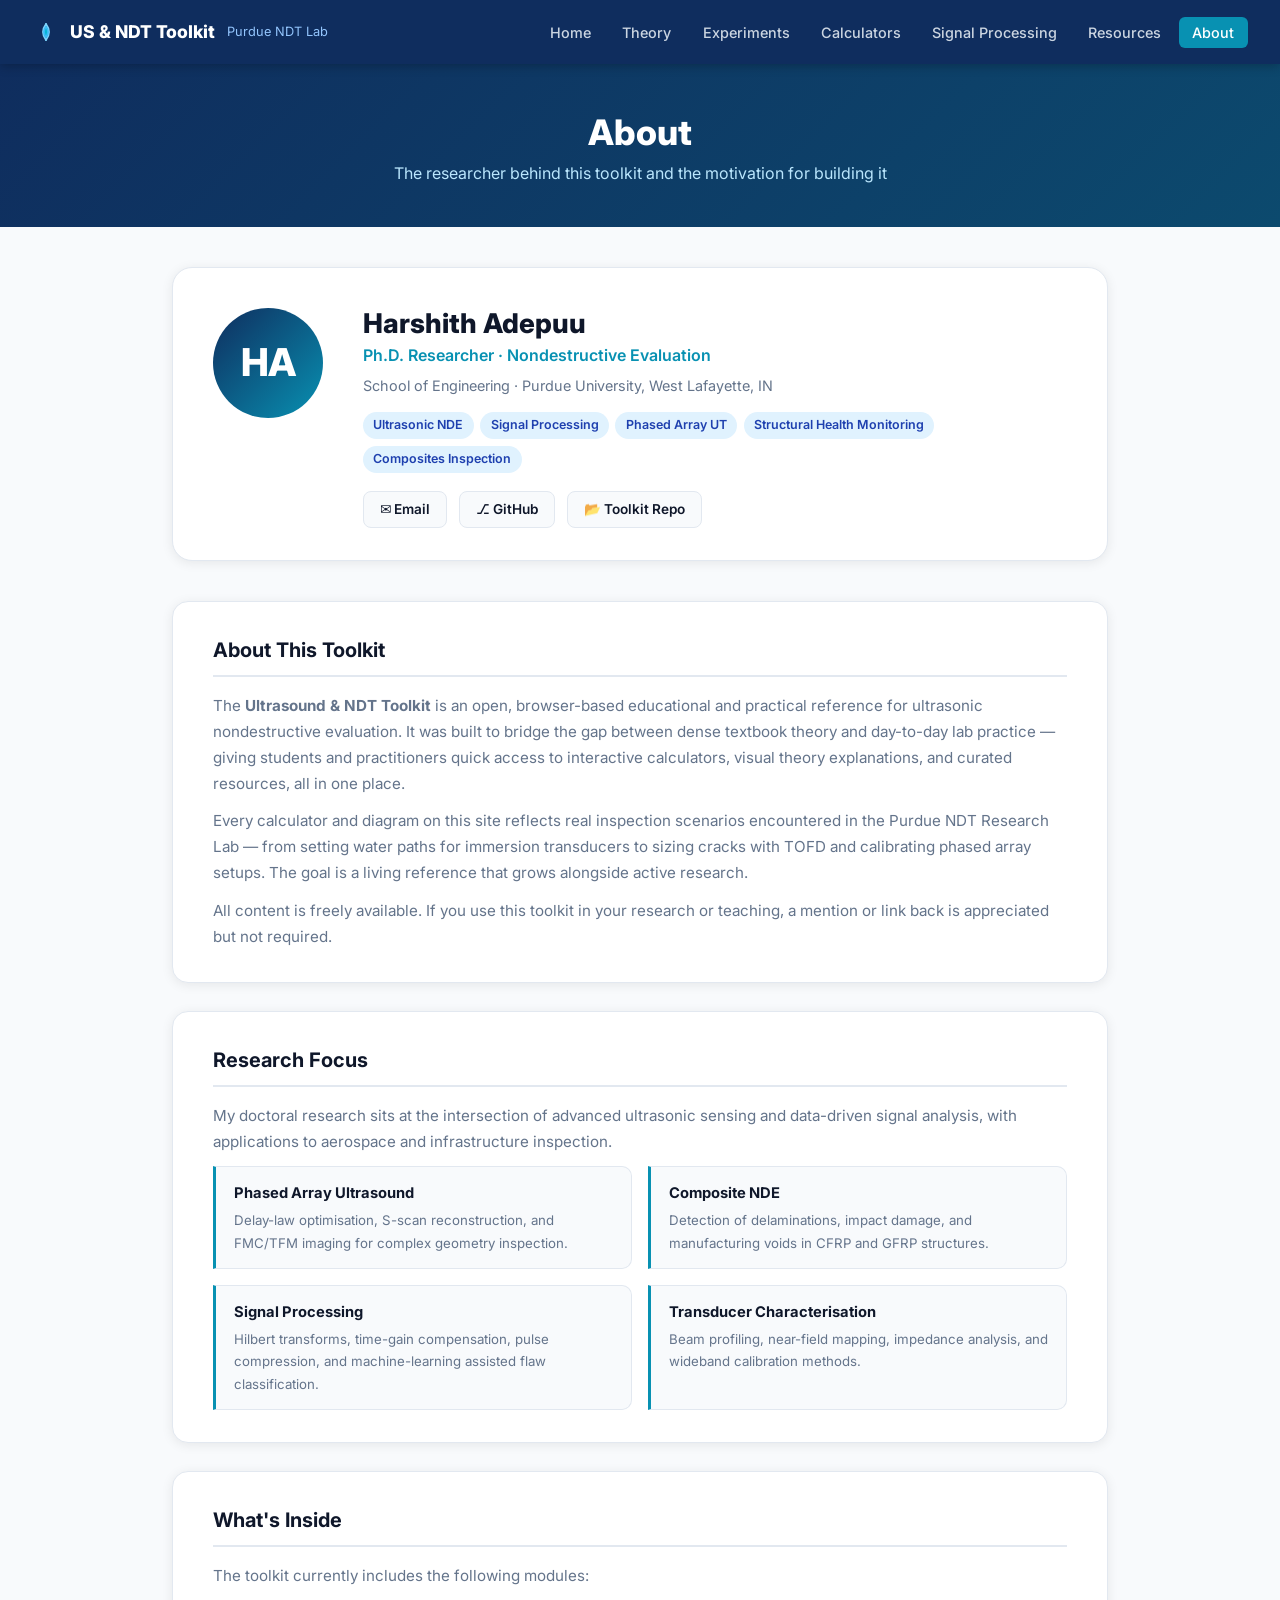
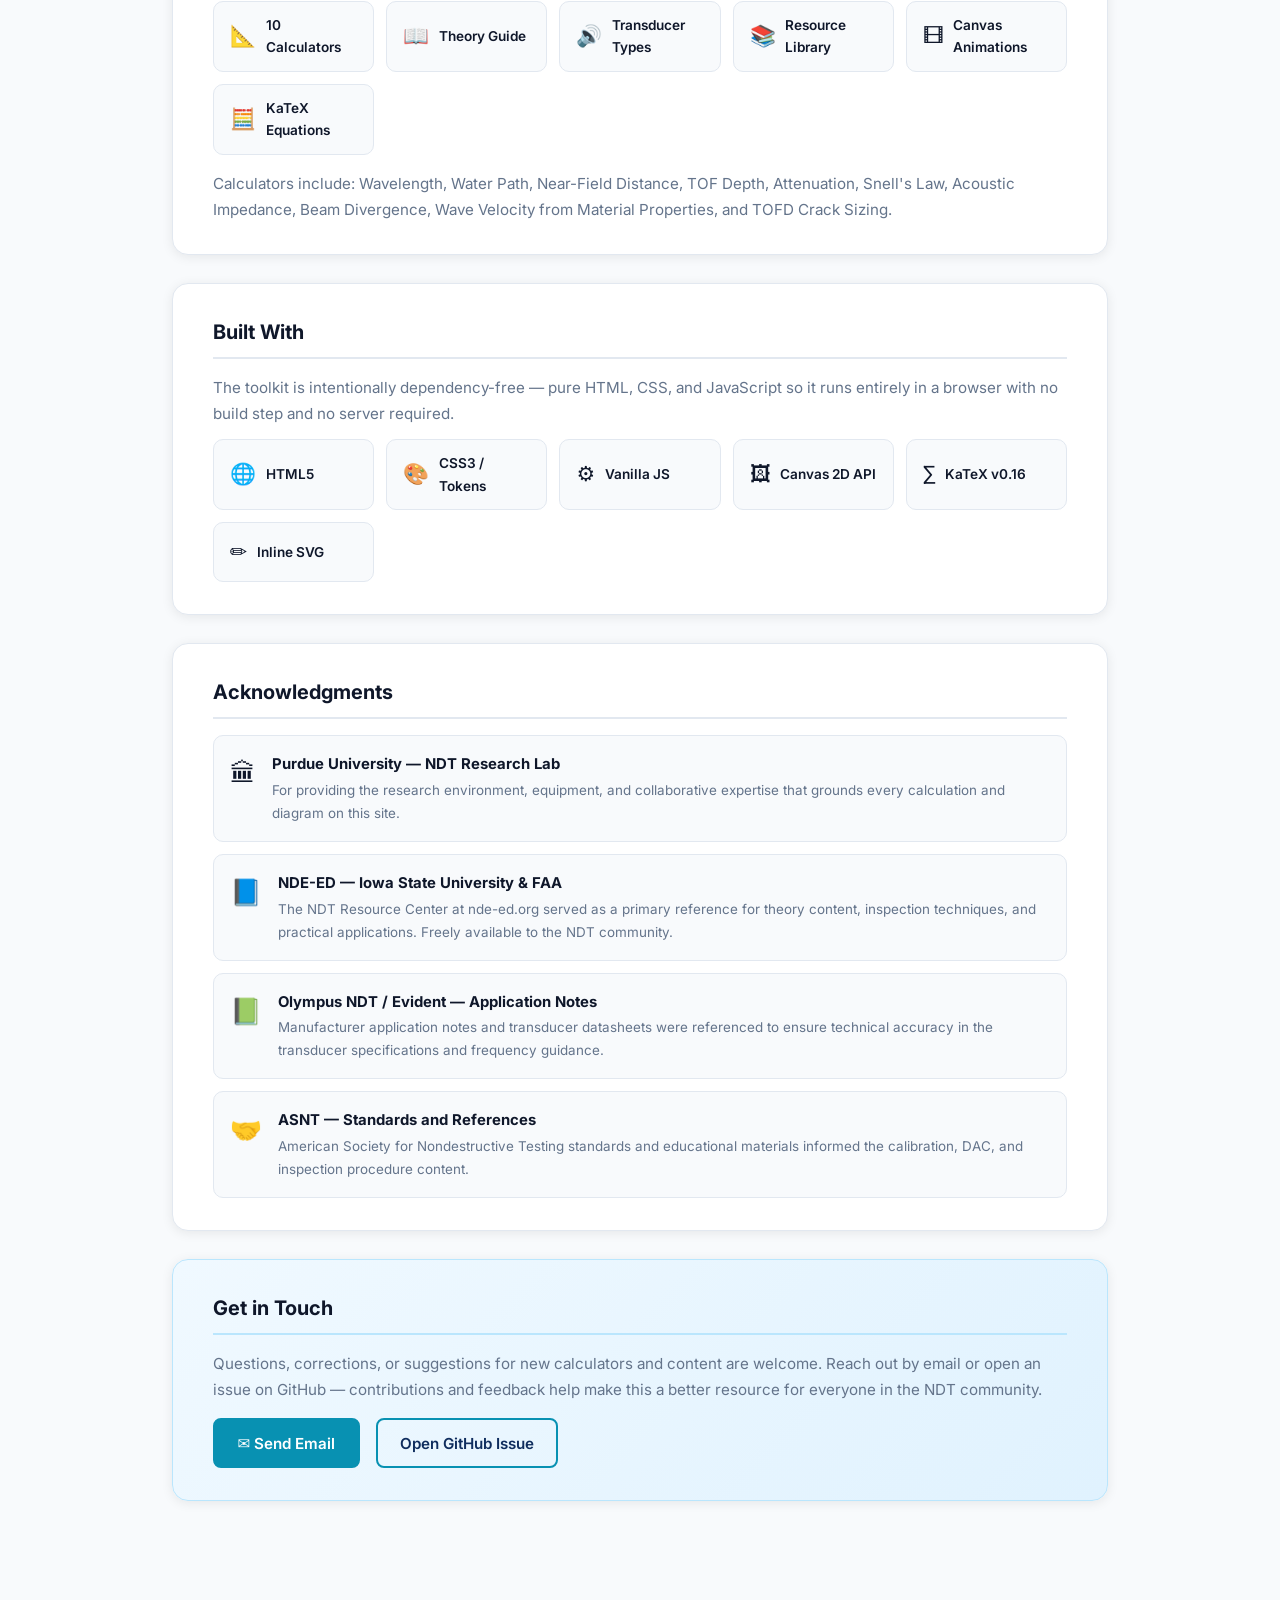
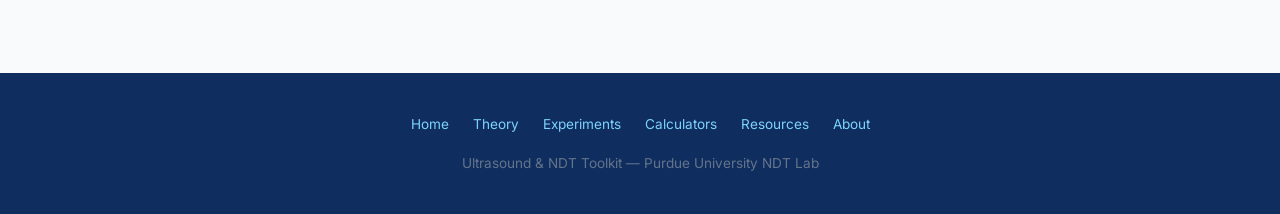
==== about.html @ bb2c6102 "ghh" ====
<!DOCTYPE html>
<html lang="en">
<head>
  <meta charset="UTF-8" />
  <meta name="viewport" content="width=device-width, initial-scale=1.0" />
  <title>About — Ultrasound &amp; NDT Toolkit</title>
  <link rel="preconnect" href="https://fonts.googleapis.com" />
  <link href="https://fonts.googleapis.com/css2?family=Inter:wght@400;500;600;700;800&display=swap" rel="stylesheet" />
  <link rel="stylesheet" href="assets/css/style.css" />
  <style>
    .about-wrap { max-width: 1000px; margin: 0 auto; padding: 0 2rem 5rem; }

    /* Profile card */
    .profile-card {
      background: #fff;
      border: 1px solid var(--border);
      border-radius: 20px;
      box-shadow: var(--shadow);
      padding: 2.5rem 2.5rem 2rem;
      margin: 2.5rem 0;
      display: flex;
      gap: 2.5rem;
      align-items: flex-start;
    }
    .profile-avatar {
      width: 110px;
      height: 110px;
      border-radius: 50%;
      background: linear-gradient(135deg, var(--brand-navy) 0%, var(--brand-cyan) 100%);
      display: flex;
      align-items: center;
      justify-content: center;
      flex-shrink: 0;
      font-size: 2.4rem;
      font-weight: 800;
      color: #fff;
      letter-spacing: -.02em;
    }
    .profile-info h1 {
      font-size: 1.7rem;
      font-weight: 800;
      color: var(--text);
      margin-bottom: .2rem;
    }
    .profile-info .profile-title {
      font-size: 1rem;
      color: var(--brand-cyan);
      font-weight: 600;
      margin-bottom: .3rem;
    }
    .profile-info .profile-dept {
      font-size: .9rem;
      color: var(--text-muted);
      margin-bottom: .9rem;
    }
    .profile-tags {
      display: flex;
      flex-wrap: wrap;
      gap: .4rem;
    }
    .profile-tag {
      background: var(--accent-light);
      color: var(--brand-blue);
      font-size: .78rem;
      font-weight: 600;
      padding: .22rem .65rem;
      border-radius: 999px;
    }
    .profile-links {
      display: flex;
      gap: .75rem;
      margin-top: 1.1rem;
      flex-wrap: wrap;
    }
    .profile-link {
      display: inline-flex;
      align-items: center;
      gap: .4rem;
      padding: .4rem 1rem;
      border-radius: 8px;
      font-size: .85rem;
      font-weight: 600;
      text-decoration: none !important;
      border: 1.5px solid var(--border);
      background: #f8fafc;
      color: var(--text);
      transition: all .15s;
    }
    .profile-link:hover { background: var(--accent-light); border-color: var(--brand-cyan); color: var(--brand-blue); }

    /* About sections */
    .about-section {
      background: #fff;
      border: 1px solid var(--border);
      border-radius: 16px;
      box-shadow: var(--shadow);
      padding: 2rem 2.5rem;
      margin-bottom: 1.75rem;
    }
    .about-section h2 {
      font-size: 1.25rem;
      font-weight: 700;
      color: var(--text);
      margin-bottom: 1rem;
      padding-bottom: .5rem;
      border-bottom: 2px solid var(--border);
    }
    .about-section p { color: var(--text-muted); font-size: .95rem; margin-bottom: .75rem; line-height: 1.7; }
    .about-section p:last-child { margin-bottom: 0; }

    /* Tech stack grid */
    .tech-grid {
      display: grid;
      grid-template-columns: repeat(auto-fill, minmax(160px, 1fr));
      gap: .75rem;
      margin-top: .75rem;
    }
    .tech-item {
      background: #f8fafc;
      border: 1px solid var(--border);
      border-radius: 10px;
      padding: .75rem 1rem;
      display: flex;
      align-items: center;
      gap: .6rem;
    }
    .tech-item .ti-icon { font-size: 1.3rem; flex-shrink: 0; }
    .tech-item span { font-size: .85rem; font-weight: 600; color: var(--text); }

    /* Research areas */
    .research-grid {
      display: grid;
      grid-template-columns: 1fr 1fr;
      gap: 1rem;
      margin-top: .75rem;
    }
    .research-item {
      background: #f8fafc;
      border: 1px solid var(--border);
      border-left: 3px solid var(--brand-cyan);
      border-radius: 0 10px 10px 0;
      padding: .85rem 1.1rem;
    }
    .research-item h4 { font-size: .92rem; font-weight: 700; color: var(--text); margin-bottom: .25rem; }
    .research-item p { font-size: .83rem; color: var(--text-muted); margin: 0; }

    /* Acknowledgment card */
    .ack-item {
      display: flex;
      align-items: flex-start;
      gap: 1rem;
      padding: 1rem;
      background: #f8fafc;
      border: 1px solid var(--border);
      border-radius: 10px;
      margin-bottom: .75rem;
    }
    .ack-item:last-child { margin-bottom: 0; }
    .ack-icon { font-size: 1.6rem; flex-shrink: 0; }
    .ack-item h4 { font-size: .93rem; font-weight: 700; color: var(--text); margin-bottom: .15rem; }
    .ack-item p { font-size: .84rem; color: var(--text-muted); margin: 0; }

    @media (max-width: 680px) {
      .profile-card { flex-direction: column; gap: 1.5rem; }
      .research-grid { grid-template-columns: 1fr; }
    }
  </style>
</head>
<body>

<!-- NAV -->
<nav class="nav">
  <a class="nav-brand" href="index.html">
    <svg viewBox="0 0 28 28" fill="none" xmlns="http://www.w3.org/2000/svg">
      <circle cx="14" cy="14" r="3" fill="#06b6d4"/>
      <path d="M14 6 Q20 14 14 22" stroke="#7dd3fc" stroke-width="1.8" fill="none" stroke-linecap="round"/>
      <path d="M14 9 Q18 14 14 19" stroke="#38bdf8" stroke-width="1.8" fill="none" stroke-linecap="round"/>
      <path d="M14 6 Q8 14 14 22" stroke="#7dd3fc" stroke-width="1.8" fill="none" stroke-linecap="round"/>
      <path d="M14 9 Q10 14 14 19" stroke="#38bdf8" stroke-width="1.8" fill="none" stroke-linecap="round"/>
    </svg>
    US &amp; NDT Toolkit
    <span class="sub">Purdue NDT Lab</span>
  </a>
  <ul class="nav-links">
    <li><a href="index.html">Home</a></li>
    <li><a href="theory.html">Theory</a></li>
    <li><a href="transducers.html">Experiments</a></li>
    <li><a href="calculators.html">Calculators</a></li>
    <li><a href="signal-processing.html">Signal Processing</a></li>
    <li><a href="resources.html">Resources</a></li>
    <li><a href="about.html" class="active">About</a></li>
  </ul>
  <button class="nav-hamburger" aria-label="Menu">
    <svg width="22" height="22" viewBox="0 0 24 24" fill="none" stroke="currentColor" stroke-width="2.2">
      <line x1="3" y1="6" x2="21" y2="6"/><line x1="3" y1="12" x2="21" y2="12"/><line x1="3" y1="18" x2="21" y2="18"/>
    </svg>
  </button>
</nav>

<!-- PAGE HEADER -->
<div class="page-header">
  <h1>About</h1>
  <p>The researcher behind this toolkit and the motivation for building it</p>
</div>

<div class="about-wrap">

  <!-- PROFILE CARD -->
  <div class="profile-card">
    <div class="profile-avatar">HA</div>
    <div class="profile-info">
      <h1>Harshith Adepuu</h1>
      <div class="profile-title">Ph.D. Researcher · Nondestructive Evaluation</div>
      <div class="profile-dept">School of Engineering · Purdue University, West Lafayette, IN</div>
      <div class="profile-tags">
        <span class="profile-tag">Ultrasonic NDE</span>
        <span class="profile-tag">Signal Processing</span>
        <span class="profile-tag">Phased Array UT</span>
        <span class="profile-tag">Structural Health Monitoring</span>
        <span class="profile-tag">Composites Inspection</span>
      </div>
      <div class="profile-links">
        <a href="mailto:adepuharshithkumar@gmail.com" class="profile-link">✉ Email</a>
        <a href="https://github.com/adepuharshith" class="profile-link" target="_blank" rel="noopener">⎇ GitHub</a>
        <a href="https://github.com/adepuharshith/ultrasound-ndt-toolkit" class="profile-link" target="_blank" rel="noopener">📂 Toolkit Repo</a>
      </div>
    </div>
  </div>

  <!-- ABOUT THE TOOLKIT -->
  <div class="about-section">
    <h2>About This Toolkit</h2>
    <p>
      The <strong>Ultrasound &amp; NDT Toolkit</strong> is an open, browser-based educational and practical reference
      for ultrasonic nondestructive evaluation. It was built to bridge the gap between dense textbook theory
      and day-to-day lab practice — giving students and practitioners quick access to interactive calculators,
      visual theory explanations, and curated resources, all in one place.
    </p>
    <p>
      Every calculator and diagram on this site reflects real inspection scenarios encountered in the Purdue NDT
      Research Lab — from setting water paths for immersion transducers to sizing cracks with TOFD and calibrating
      phased array setups. The goal is a living reference that grows alongside active research.
    </p>
    <p>
      All content is freely available. If you use this toolkit in your research or teaching, a mention or link back
      is appreciated but not required.
    </p>
  </div>

  <!-- RESEARCH AREAS -->
  <div class="about-section">
    <h2>Research Focus</h2>
    <p>My doctoral research sits at the intersection of advanced ultrasonic sensing and data-driven signal analysis, with applications to aerospace and infrastructure inspection.</p>
    <div class="research-grid">
      <div class="research-item">
        <h4>Phased Array Ultrasound</h4>
        <p>Delay-law optimisation, S-scan reconstruction, and FMC/TFM imaging for complex geometry inspection.</p>
      </div>
      <div class="research-item">
        <h4>Composite NDE</h4>
        <p>Detection of delaminations, impact damage, and manufacturing voids in CFRP and GFRP structures.</p>
      </div>
      <div class="research-item">
        <h4>Signal Processing</h4>
        <p>Hilbert transforms, time-gain compensation, pulse compression, and machine-learning assisted flaw classification.</p>
      </div>
      <div class="research-item">
        <h4>Transducer Characterisation</h4>
        <p>Beam profiling, near-field mapping, impedance analysis, and wideband calibration methods.</p>
      </div>
    </div>
  </div>

  <!-- TOOLKIT CONTENTS -->
  <div class="about-section">
    <h2>What's Inside</h2>
    <p>The toolkit currently includes the following modules:</p>
    <div class="tech-grid">
      <div class="tech-item"><div class="ti-icon">📐</div><span>10 Calculators</span></div>
      <div class="tech-item"><div class="ti-icon">📖</div><span>Theory Guide</span></div>
      <div class="tech-item"><div class="ti-icon">🔊</div><span>Transducer Types</span></div>
      <div class="tech-item"><div class="ti-icon">📚</div><span>Resource Library</span></div>
      <div class="tech-item"><div class="ti-icon">🎞</div><span>Canvas Animations</span></div>
      <div class="tech-item"><div class="ti-icon">🧮</div><span>KaTeX Equations</span></div>
    </div>
    <p style="margin-top:1rem;">Calculators include: Wavelength, Water Path, Near-Field Distance, TOF Depth, Attenuation, Snell's Law, Acoustic Impedance, Beam Divergence, Wave Velocity from Material Properties, and TOFD Crack Sizing.</p>
  </div>

  <!-- BUILT WITH -->
  <div class="about-section">
    <h2>Built With</h2>
    <p>The toolkit is intentionally dependency-free — pure HTML, CSS, and JavaScript so it runs entirely in a browser with no build step and no server required.</p>
    <div class="tech-grid">
      <div class="tech-item"><div class="ti-icon">🌐</div><span>HTML5</span></div>
      <div class="tech-item"><div class="ti-icon">🎨</div><span>CSS3 / Tokens</span></div>
      <div class="tech-item"><div class="ti-icon">⚙️</div><span>Vanilla JS</span></div>
      <div class="tech-item"><div class="ti-icon">🖼</div><span>Canvas 2D API</span></div>
      <div class="tech-item"><div class="ti-icon">∑</div><span>KaTeX v0.16</span></div>
      <div class="tech-item"><div class="ti-icon">✏️</div><span>Inline SVG</span></div>
    </div>
  </div>

  <!-- ACKNOWLEDGMENTS -->
  <div class="about-section">
    <h2>Acknowledgments</h2>
    <div class="ack-item">
      <div class="ack-icon">🏛</div>
      <div>
        <h4>Purdue University — NDT Research Lab</h4>
        <p>For providing the research environment, equipment, and collaborative expertise that grounds every calculation and diagram on this site.</p>
      </div>
    </div>
    <div class="ack-item">
      <div class="ack-icon">📘</div>
      <div>
        <h4>NDE-ED — Iowa State University &amp; FAA</h4>
        <p>The NDT Resource Center at nde-ed.org served as a primary reference for theory content, inspection techniques, and practical applications. Freely available to the NDT community.</p>
      </div>
    </div>
    <div class="ack-item">
      <div class="ack-icon">📗</div>
      <div>
        <h4>Olympus NDT / Evident — Application Notes</h4>
        <p>Manufacturer application notes and transducer datasheets were referenced to ensure technical accuracy in the transducer specifications and frequency guidance.</p>
      </div>
    </div>
    <div class="ack-item">
      <div class="ack-icon">🤝</div>
      <div>
        <h4>ASNT — Standards and References</h4>
        <p>American Society for Nondestructive Testing standards and educational materials informed the calibration, DAC, and inspection procedure content.</p>
      </div>
    </div>
  </div>

  <!-- CONTACT / FEEDBACK -->
  <div class="about-section" style="background:linear-gradient(135deg,#f0f9ff 0%,#e0f2fe 100%);border-color:#bae6fd;">
    <h2 style="border-color:#bae6fd;">Get in Touch</h2>
    <p>
      Questions, corrections, or suggestions for new calculators and content are welcome.
      Reach out by email or open an issue on GitHub — contributions and feedback help make this a better resource for everyone in the NDT community.
    </p>
    <div style="display:flex;gap:1rem;flex-wrap:wrap;margin-top:1rem;">
      <a href="mailto:adepuharshithkumar@gmail.com" class="btn btn-primary" style="text-decoration:none;">✉ Send Email</a>
      <a href="https://github.com/adepuharshith/ultrasound-ndt-toolkit/issues" class="btn btn-outline" style="color:var(--brand-navy);border-color:var(--brand-cyan);" target="_blank" rel="noopener">Open GitHub Issue</a>
    </div>
  </div>

</div><!-- /about-wrap -->

<footer class="footer">
  <div class="footer-links">
    <a href="index.html">Home</a>
    <a href="theory.html">Theory</a>
    <a href="transducers.html">Experiments</a>
    <a href="calculators.html">Calculators</a>
    <a href="resources.html">Resources</a>
    <a href="about.html">About</a>
  </div>
  <p>Ultrasound &amp; NDT Toolkit &mdash; Purdue University NDT Lab</p>
</footer>

<script src="assets/js/main.js"></script>
</body>
</html>
---- assets/css/style.css ----
/* ============================================================
   Ultrasound & NDT Toolkit — Global Stylesheet
   ============================================================ */

/* --- Tokens --- */
:root {
  --brand-navy:   #0f2d5e;
  --brand-blue:   #1e40af;
  --brand-cyan:   #0891b2;
  --brand-teal:   #0d9488;
  --accent-light: #e0f2fe;
  --bg:           #f8fafc;
  --bg-card:      #ffffff;
  --text:         #0f172a;
  --text-muted:   #64748b;
  --border:       #e2e8f0;
  --radius:       10px;
  --shadow:       0 2px 12px rgba(0,0,0,.08);
  --shadow-hover: 0 8px 28px rgba(14,65,163,.15);
  --nav-h:        64px;
  --font:         'Inter', system-ui, -apple-system, sans-serif;
}

/* --- Reset --- */
*, *::before, *::after { box-sizing: border-box; margin: 0; padding: 0; }
html { scroll-behavior: smooth; }
body {
  font-family: var(--font);
  background: var(--bg);
  color: var(--text);
  line-height: 1.65;
  -webkit-font-smoothing: antialiased;
}
a { color: var(--brand-blue); text-decoration: none; }
a:hover { text-decoration: underline; }
img { max-width: 100%; display: block; }
ul { list-style: none; }

/* --- Typography --- */
h1 { font-size: clamp(1.9rem, 4vw, 2.8rem); font-weight: 800; line-height: 1.15; }
h2 { font-size: clamp(1.3rem, 2.5vw, 1.75rem); font-weight: 700; }
h3 { font-size: 1.1rem; font-weight: 600; }
p  { color: var(--text-muted); }

/* ============================================================
   NAVBAR
   ============================================================ */
.nav {
  position: sticky;
  top: 0;
  z-index: 100;
  height: var(--nav-h);
  background: var(--brand-navy);
  display: flex;
  align-items: center;
  padding: 0 2rem;
  gap: 2rem;
  box-shadow: 0 2px 10px rgba(0,0,0,.25);
}

.nav-brand {
  display: flex;
  align-items: center;
  gap: .6rem;
  color: #fff;
  font-weight: 800;
  font-size: 1.1rem;
  white-space: nowrap;
}
.nav-brand svg { width: 28px; height: 28px; flex-shrink: 0; }
.nav-brand span.sub { font-weight: 400; font-size: .8rem; color: #93c5fd; margin-left: .2rem; }

.nav-links {
  display: flex;
  gap: .25rem;
  margin-left: auto;
}
.nav-links a {
  color: #cbd5e1;
  padding: .45rem .85rem;
  border-radius: 6px;
  font-size: .9rem;
  font-weight: 500;
  transition: background .15s, color .15s;
}
.nav-links a:hover,
.nav-links a.active {
  background: rgba(255,255,255,.12);
  color: #fff;
  text-decoration: none;
}
.nav-links a.active { background: var(--brand-cyan); color: #fff; }

.nav-hamburger {
  display: none;
  background: none;
  border: none;
  cursor: pointer;
  margin-left: auto;
  color: #fff;
  padding: .4rem;
}

/* ============================================================
   HERO
   ============================================================ */
.hero {
  position: relative;
  background: linear-gradient(135deg, var(--brand-navy) 0%, #0c4a6e 60%, #0e7490 100%);
  color: #fff;
  padding: 5rem 2rem 4rem;
  overflow: hidden;
  text-align: center;
}
.hero::before {
  content: '';
  position: absolute;
  inset: 0;
  background: url("data:image/svg+xml,%3Csvg xmlns='http://www.w3.org/2000/svg' viewBox='0 0 1440 200'%3E%3Cpath fill='rgba(255,255,255,.04)' d='M0,100 C360,160 720,40 1080,100 C1260,130 1380,90 1440,80 L1440,200 L0,200Z'/%3E%3Cpath fill='rgba(255,255,255,.03)' d='M0,130 C300,70 720,170 1080,120 C1260,95 1380,140 1440,130 L1440,200 L0,200Z'/%3E%3C/svg%3E") bottom/cover no-repeat;
}
.hero-inner { position: relative; max-width: 800px; margin: 0 auto; }
.hero-tag {
  display: inline-block;
  background: rgba(255,255,255,.15);
  border: 1px solid rgba(255,255,255,.25);
  color: #7dd3fc;
  font-size: .78rem;
  font-weight: 600;
  letter-spacing: .08em;
  text-transform: uppercase;
  padding: .3rem .9rem;
  border-radius: 999px;
  margin-bottom: 1.25rem;
}
.hero h1 { color: #fff; margin-bottom: 1rem; }
.hero p.lead {
  font-size: 1.1rem;
  color: #bae6fd;
  max-width: 600px;
  margin: 0 auto 2rem;
}
.hero-cta {
  display: flex;
  gap: 1rem;
  justify-content: center;
  flex-wrap: wrap;
}

/* ============================================================
   BUTTONS
   ============================================================ */
.btn {
  display: inline-flex;
  align-items: center;
  gap: .5rem;
  padding: .65rem 1.4rem;
  border-radius: 8px;
  font-size: .95rem;
  font-weight: 600;
  cursor: pointer;
  transition: all .18s;
  border: 2px solid transparent;
  text-decoration: none !important;
}
.btn-primary {
  background: var(--brand-cyan);
  color: #fff;
  border-color: var(--brand-cyan);
}
.btn-primary:hover { background: #0e7490; border-color: #0e7490; }
.btn-outline {
  background: transparent;
  color: #fff;
  border-color: rgba(255,255,255,.4);
}
.btn-outline:hover { background: rgba(255,255,255,.1); border-color: #fff; }
.btn-sm { padding: .45rem 1rem; font-size: .85rem; }

/* ============================================================
   LAYOUT CONTAINERS
   ============================================================ */
.container { max-width: 1200px; margin: 0 auto; padding: 0 2rem; }
.section { padding: 4rem 0; }
.section-title {
  text-align: center;
  margin-bottom: 2.5rem;
}
.section-title h2 { margin-bottom: .4rem; }
.section-title p { max-width: 560px; margin: 0 auto; }

/* ============================================================
   CARDS
   ============================================================ */
.card-grid {
  display: grid;
  grid-template-columns: repeat(auto-fill, minmax(270px, 1fr));
  gap: 1.25rem;
}
.card-grid-2 { grid-template-columns: repeat(auto-fill, minmax(320px, 1fr)); }

.card {
  background: var(--bg-card);
  border: 1px solid var(--border);
  border-radius: var(--radius);
  padding: 1.5rem;
  box-shadow: var(--shadow);
  transition: transform .18s, box-shadow .18s;
  display: flex;
  flex-direction: column;
  gap: .6rem;
}
.card:hover {
  transform: translateY(-3px);
  box-shadow: var(--shadow-hover);
}
.card-icon {
  font-size: 1.8rem;
  line-height: 1;
  margin-bottom: .2rem;
}
.card h3 { color: var(--text); }
.card p { font-size: .9rem; flex: 1; }
.card-tags { display: flex; flex-wrap: wrap; gap: .4rem; margin-top: .4rem; }
.tag {
  background: var(--accent-light);
  color: var(--brand-blue);
  font-size: .72rem;
  font-weight: 600;
  padding: .2rem .6rem;
  border-radius: 999px;
}
.tag-green { background: #d1fae5; color: #065f46; }
.tag-orange { background: #ffedd5; color: #9a3412; }
.tag-purple { background: #ede9fe; color: #5b21b6; }

.card-link {
  display: inline-flex;
  align-items: center;
  gap: .3rem;
  color: var(--brand-cyan);
  font-size: .88rem;
  font-weight: 600;
  margin-top: .5rem;
  text-decoration: none !important;
}
.card-link:hover { color: var(--brand-blue); }
.card-link::after { content: '→'; }

/* ============================================================
   PATHWAY STRIP (homepage quick-access)
   ============================================================ */
.pathways {
  background: var(--brand-navy);
  color: #fff;
  padding: 2.5rem 2rem;
}
.pathways h2 { color: #fff; text-align: center; margin-bottom: 1.5rem; }
.pathway-grid {
  display: grid;
  grid-template-columns: repeat(auto-fit, minmax(220px, 1fr));
  gap: 1rem;
  max-width: 1200px;
  margin: 0 auto;
}
.pathway-card {
  background: rgba(255,255,255,.07);
  border: 1px solid rgba(255,255,255,.12);
  border-radius: var(--radius);
  padding: 1.25rem 1.5rem;
  cursor: pointer;
  transition: background .15s;
  text-decoration: none !important;
  display: block;
}
.pathway-card:hover { background: rgba(255,255,255,.14); }
.pathway-card .pw-icon { font-size: 1.6rem; margin-bottom: .5rem; }
.pathway-card h3 { color: #fff; font-size: .95rem; margin-bottom: .25rem; }
.pathway-card p  { color: #94a3b8; font-size: .82rem; }

/* ============================================================
   CALCULATOR COMPONENTS
   ============================================================ */
.calc-box {
  background: var(--bg-card);
  border: 1px solid var(--border);
  border-radius: var(--radius);
  padding: 2rem;
  box-shadow: var(--shadow);
}
.calc-box h3 { margin-bottom: 1.25rem; color: var(--brand-navy); }
.form-group { margin-bottom: 1rem; }
.form-group label {
  display: block;
  font-size: .85rem;
  font-weight: 600;
  color: var(--text);
  margin-bottom: .35rem;
}
.form-group input,
.form-group select {
  width: 100%;
  padding: .55rem .85rem;
  border: 1.5px solid var(--border);
  border-radius: 6px;
  font-size: .95rem;
  color: var(--text);
  background: #fff;
  transition: border-color .15s;
}
.form-group input:focus,
.form-group select:focus {
  outline: none;
  border-color: var(--brand-cyan);
  box-shadow: 0 0 0 3px rgba(8,145,178,.12);
}
.form-row { display: grid; grid-template-columns: 1fr 1fr; gap: 1rem; }
.calc-result {
  margin-top: 1.25rem;
  padding: 1rem 1.25rem;
  background: var(--accent-light);
  border-radius: 8px;
  border-left: 4px solid var(--brand-cyan);
}
.calc-result .result-label { font-size: .78rem; font-weight: 600; color: var(--brand-cyan); text-transform: uppercase; letter-spacing: .06em; }
.calc-result .result-value { font-size: 1.5rem; font-weight: 800; color: var(--brand-navy); }
.calc-result .result-unit  { font-size: .9rem; font-weight: 500; color: var(--text-muted); margin-left: .3rem; }
.calc-formula {
  margin-top: 1rem;
  padding: .75rem 1rem;
  background: #f1f5f9;
  border-radius: 6px;
  font-family: 'Courier New', monospace;
  font-size: .88rem;
  color: var(--text-muted);
}
.calc-desc {
  font-size: .82rem;
  color: var(--text-muted);
  margin-top: .5rem;
}

/* ============================================================
   THEORY PAGE
   ============================================================ */
.topic-sidebar {
  position: sticky;
  top: calc(var(--nav-h) + 1rem);
  background: var(--bg-card);
  border: 1px solid var(--border);
  border-radius: var(--radius);
  padding: 1.25rem;
  max-height: calc(100vh - var(--nav-h) - 2rem);
  overflow-y: auto;
}
.topic-sidebar h4 { font-size: .8rem; text-transform: uppercase; letter-spacing: .08em; color: var(--text-muted); margin-bottom: .75rem; }
.topic-sidebar a {
  display: block;
  padding: .4rem .6rem;
  color: var(--text-muted);
  font-size: .88rem;
  border-radius: 5px;
  transition: background .12s, color .12s;
}
.topic-sidebar a:hover, .topic-sidebar a.active {
  background: var(--accent-light);
  color: var(--brand-blue);
  text-decoration: none;
}
.two-col-layout {
  display: grid;
  grid-template-columns: 220px 1fr;
  gap: 2rem;
  align-items: start;
}
.theory-section { margin-bottom: 3rem; }
.theory-section h2 { border-bottom: 2px solid var(--border); padding-bottom: .5rem; margin-bottom: 1rem; }
.theory-section h3 { margin: 1.25rem 0 .5rem; color: var(--brand-navy); }
.theory-section p, .theory-section li { color: var(--text-muted); font-size: .95rem; }
.theory-section ul { margin-left: 1.25rem; list-style: disc; }
.theory-section ul li { margin-bottom: .3rem; }
.eq-box {
  background: #f8fafc;
  border: 1px solid var(--border);
  border-left: 3px solid var(--brand-cyan);
  border-radius: 8px;
  padding: .9rem 1.5rem;
  margin: .75rem 0;
  overflow-x: auto;
  text-align: center;
}
.eq-box .katex-display { margin: 0; }
.eq-box .katex { font-size: 1.05rem; }
.callout {
  background: #eff6ff;
  border-left: 4px solid var(--brand-blue);
  border-radius: 0 8px 8px 0;
  padding: .9rem 1.25rem;
  margin: 1rem 0;
  font-size: .9rem;
  color: var(--text-muted);
}
.callout strong { color: var(--brand-blue); }

/* ============================================================
   RESOURCES PAGE
   ============================================================ */
.resource-item {
  display: flex;
  gap: 1rem;
  align-items: flex-start;
  padding: 1rem 1.25rem;
  background: var(--bg-card);
  border: 1px solid var(--border);
  border-radius: var(--radius);
  box-shadow: var(--shadow);
  transition: transform .15s, box-shadow .15s;
}
.resource-item:hover { transform: translateY(-2px); box-shadow: var(--shadow-hover); }
.resource-icon {
  font-size: 1.6rem;
  flex-shrink: 0;
  margin-top: .1rem;
}
.resource-body h4 { font-size: 1rem; color: var(--text); margin-bottom: .2rem; }
.resource-body p  { font-size: .85rem; margin: 0; }
.resource-list { display: flex; flex-direction: column; gap: .85rem; }

/* ============================================================
   FOOTER
   ============================================================ */
.footer {
  background: var(--brand-navy);
  color: #94a3b8;
  padding: 2.5rem 2rem;
  margin-top: 4rem;
  text-align: center;
  font-size: .85rem;
}
.footer a { color: #7dd3fc; }
.footer .footer-links {
  display: flex;
  justify-content: center;
  gap: 1.5rem;
  flex-wrap: wrap;
  margin-bottom: 1rem;
}

/* ============================================================
   PAGE HEADER (inner pages)
   ============================================================ */
.page-header {
  background: linear-gradient(135deg, var(--brand-navy) 0%, #0c4a6e 100%);
  color: #fff;
  padding: 3rem 2rem 2.5rem;
  text-align: center;
}
.page-header h1 { color: #fff; font-size: clamp(1.6rem, 3vw, 2.2rem); }
.page-header p  { color: #bae6fd; font-size: 1rem; margin-top: .5rem; }

/* ============================================================
   SEARCH BAR
   ============================================================ */
.search-bar {
  position: relative;
  max-width: 440px;
  margin: 1.5rem auto 0;
}
.search-bar input {
  width: 100%;
  padding: .65rem 1rem .65rem 2.7rem;
  border-radius: 8px;
  border: none;
  font-size: .95rem;
  background: rgba(255,255,255,.95);
  color: var(--text);
}
.search-bar input:focus { outline: 2px solid var(--brand-cyan); }
.search-bar svg {
  position: absolute;
  left: .85rem;
  top: 50%;
  transform: translateY(-50%);
  color: var(--text-muted);
  width: 16px;
  height: 16px;
}

/* ============================================================
   RESPONSIVE
   ============================================================ */
@media (max-width: 768px) {
  .nav-links { display: none; }
  .nav-links.open {
    display: flex;
    flex-direction: column;
    position: absolute;
    top: var(--nav-h);
    left: 0;
    right: 0;
    background: var(--brand-navy);
    padding: 1rem;
    gap: .25rem;
    border-top: 1px solid rgba(255,255,255,.1);
  }
  .nav-hamburger { display: flex; }
  .two-col-layout { grid-template-columns: 1fr; }
  .topic-sidebar { position: static; max-height: none; }
  .form-row { grid-template-columns: 1fr; }
}
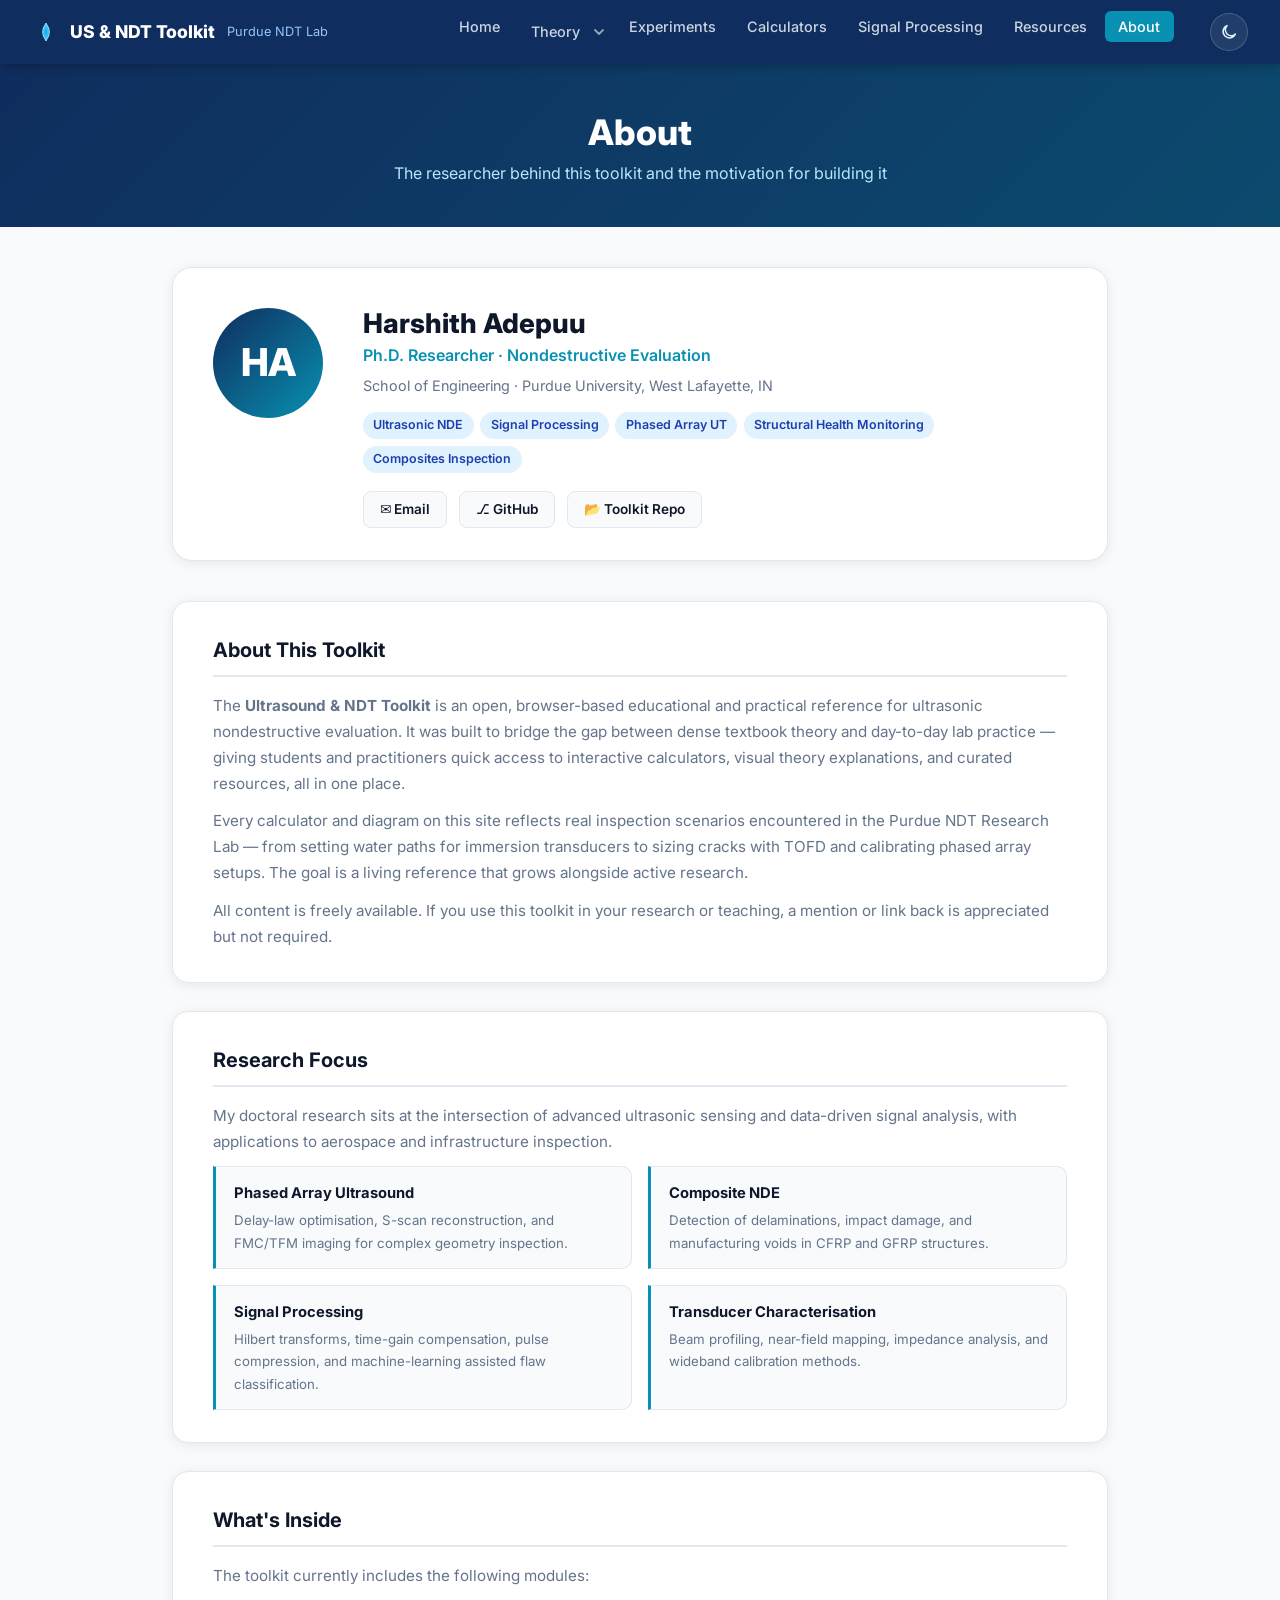
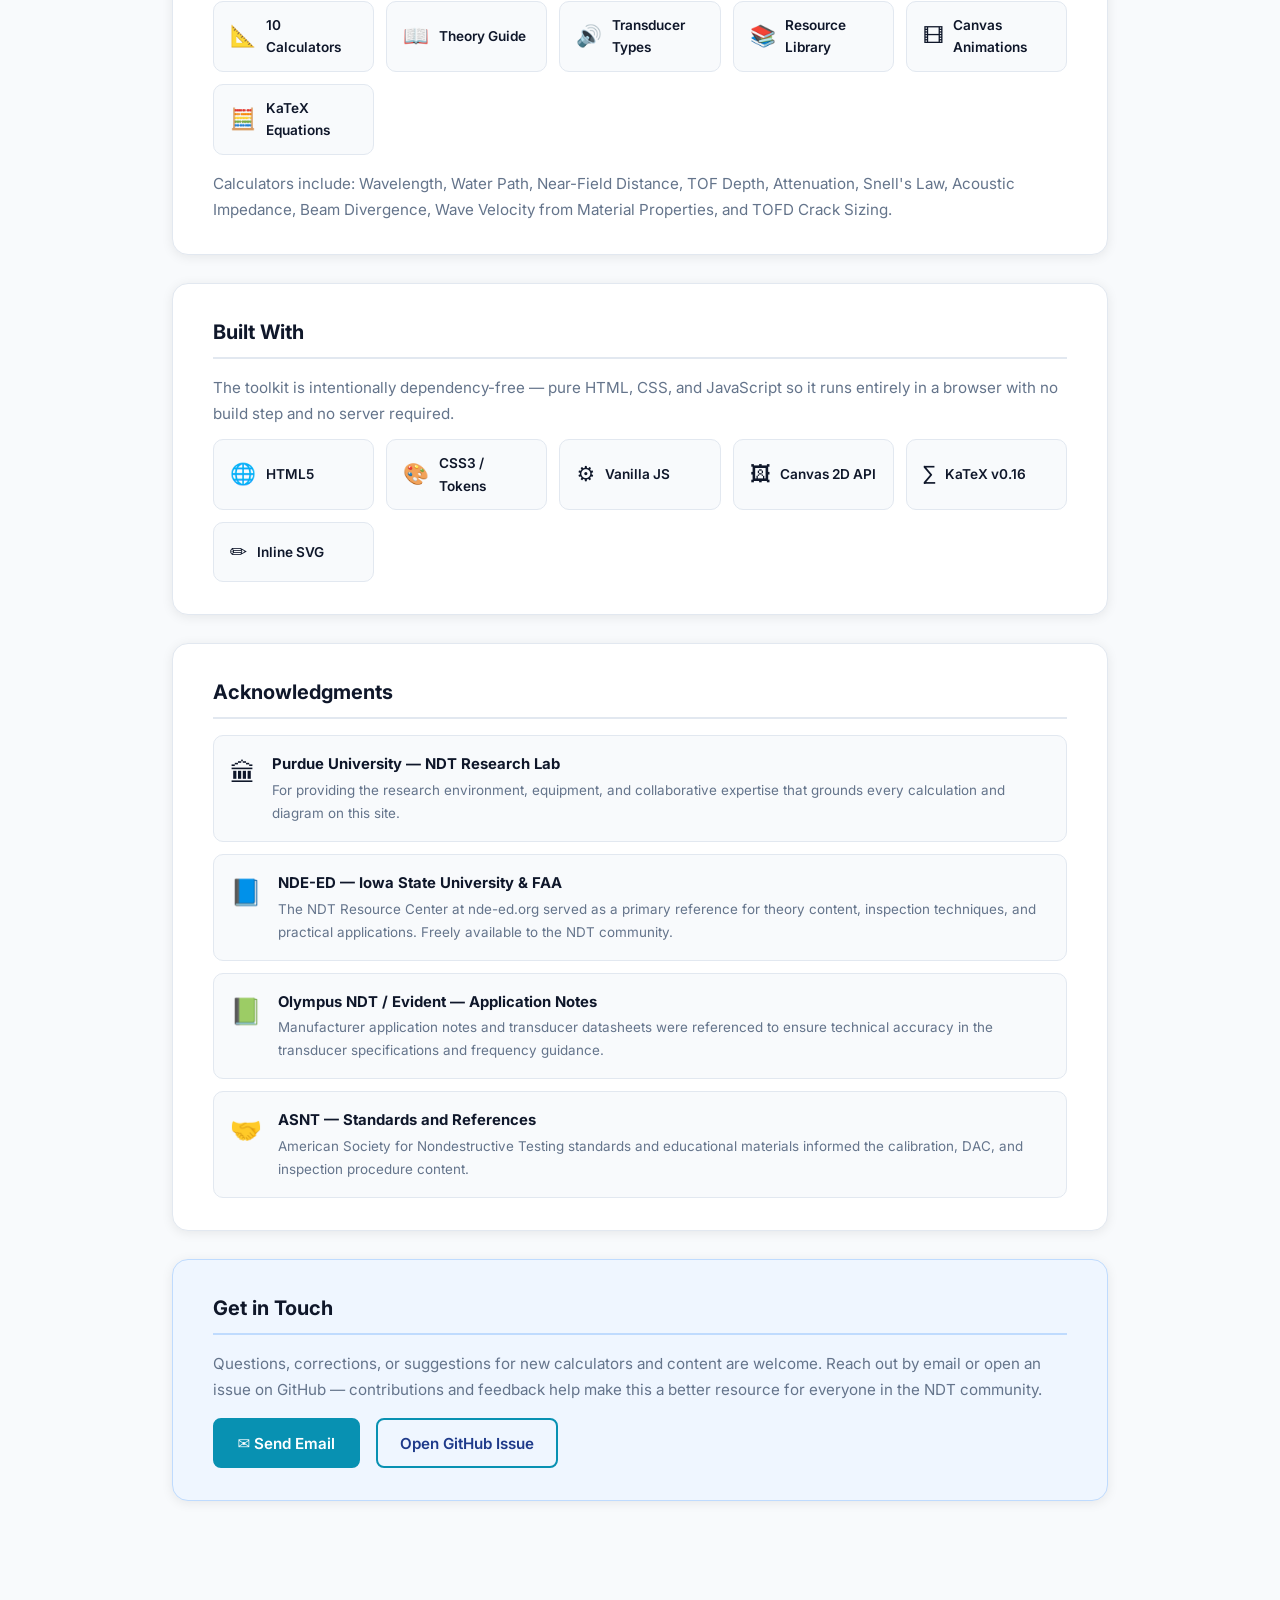
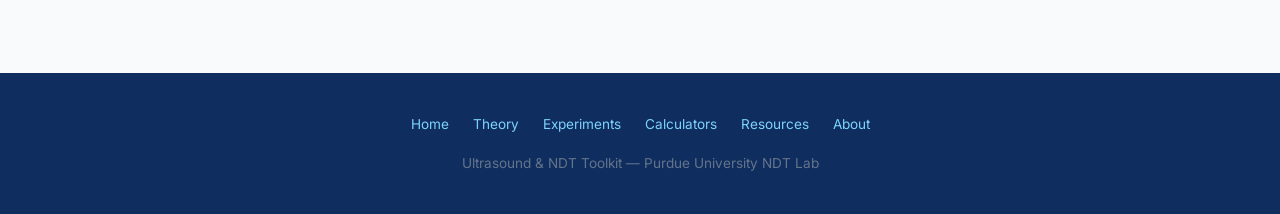
==== commit 78fb4fc1: "Add light/dark theme system with refined palette and 2026-style UI polish Introduces a persisted the" ====
--- a/about.html
+++ b/about.html
@@ -3,6 +3,8 @@
 <head>
   <meta charset="UTF-8" />
   <meta name="viewport" content="width=device-width, initial-scale=1.0" />
+  <meta name="theme-color" content="#0f2d5e" />
+  <script>(function(){try{var t=localStorage.getItem('theme');if(!t){t=window.matchMedia('(prefers-color-scheme: dark)').matches?'dark':'light';}document.documentElement.setAttribute('data-theme',t);}catch(e){}})();</script>
   <title>About — Ultrasound &amp; NDT Toolkit</title>
   <link rel="preconnect" href="https://fonts.googleapis.com" />
   <link href="https://fonts.googleapis.com/css2?family=Inter:wght@400;500;600;700;800&display=swap" rel="stylesheet" />
@@ -12,7 +14,7 @@
 
     /* Profile card */
     .profile-card {
-      background: #fff;
+      background: var(--bg-card);
       border: 1px solid var(--border);
       border-radius: 20px;
       box-shadow: var(--shadow);
@@ -82,7 +84,7 @@
       font-weight: 600;
       text-decoration: none !important;
       border: 1.5px solid var(--border);
-      background: #f8fafc;
+      background: var(--bg);
       color: var(--text);
       transition: all .15s;
     }
@@ -90,7 +92,7 @@
 
     /* About sections */
     .about-section {
-      background: #fff;
+      background: var(--bg-card);
       border: 1px solid var(--border);
       border-radius: 16px;
       box-shadow: var(--shadow);
@@ -116,7 +118,7 @@
       margin-top: .75rem;
     }
     .tech-item {
-      background: #f8fafc;
+      background: var(--bg);
       border: 1px solid var(--border);
       border-radius: 10px;
       padding: .75rem 1rem;
@@ -135,7 +137,7 @@
       margin-top: .75rem;
     }
     .research-item {
-      background: #f8fafc;
+      background: var(--bg);
       border: 1px solid var(--border);
       border-left: 3px solid var(--brand-cyan);
       border-radius: 0 10px 10px 0;
@@ -150,7 +152,7 @@
       align-items: flex-start;
       gap: 1rem;
       padding: 1rem;
-      background: #f8fafc;
+      background: var(--bg);
       border: 1px solid var(--border);
       border-radius: 10px;
       margin-bottom: .75rem;
@@ -334,15 +336,15 @@
   </div>
 
   <!-- CONTACT / FEEDBACK -->
-  <div class="about-section" style="background:linear-gradient(135deg,#f0f9ff 0%,#e0f2fe 100%);border-color:#bae6fd;">
-    <h2 style="border-color:#bae6fd;">Get in Touch</h2>
+  <div class="about-section" style="background:var(--pastel-blue-bg);border-color:var(--pastel-blue-border);">
+    <h2 style="border-color:var(--pastel-blue-border);">Get in Touch</h2>
     <p>
       Questions, corrections, or suggestions for new calculators and content are welcome.
       Reach out by email or open an issue on GitHub — contributions and feedback help make this a better resource for everyone in the NDT community.
     </p>
     <div style="display:flex;gap:1rem;flex-wrap:wrap;margin-top:1rem;">
       <a href="mailto:adepuharshithkumar@gmail.com" class="btn btn-primary" style="text-decoration:none;">✉ Send Email</a>
-      <a href="https://github.com/adepuharshith/ultrasound-ndt-toolkit/issues" class="btn btn-outline" style="color:var(--brand-navy);border-color:var(--brand-cyan);" target="_blank" rel="noopener">Open GitHub Issue</a>
+      <a href="https://github.com/adepuharshith/ultrasound-ndt-toolkit/issues" class="btn btn-outline" style="color:var(--pastel-blue-text);border-color:var(--brand-cyan);" target="_blank" rel="noopener">Open GitHub Issue</a>
     </div>
   </div>
 
--- a/assets/css/style.css
+++ b/assets/css/style.css
@@ -4,6 +4,7 @@
 
 /* --- Tokens --- */
 :root {
+  color-scheme: light;
   --brand-navy:   #0f2d5e;
   --brand-blue:   #1e40af;
   --brand-cyan:   #0891b2;
@@ -13,23 +14,101 @@
   --bg-card:      #ffffff;
   --text:         #0f172a;
   --text-muted:   #64748b;
+  --text-soft:    #475569;
   --border:       #e2e8f0;
   --radius:       10px;
+  --radius-lg:    16px;
   --shadow:       0 2px 12px rgba(0,0,0,.08);
   --shadow-hover: 0 8px 28px rgba(14,65,163,.15);
   --nav-h:        64px;
   --font:         'Inter', system-ui, -apple-system, sans-serif;
+  --font-mono:    'JetBrains Mono', 'Fira Code', 'Courier New', monospace;
+
+  /* Surfaces that intentionally stay light in both themes — canvases, SVG
+     diagrams, and KaTeX equations draw fixed-color content that assumes a
+     paper-white backing, so their containers don't invert. */
+  --surface-canvas: #ffffff;
+  --surface-screen:  #edf6ff;
+  --surface-canvas-text: #0f172a;
+
+  /* Pastel semantic callouts (insight boxes, concept chips, highlight cards) */
+  --pastel-blue-bg:     #eff6ff;
+  --pastel-blue-border: #bfdbfe;
+  --pastel-blue-text:   #1e3a8a;
+  --pastel-green-bg:     #f0fdf4;
+  --pastel-green-border: #bbf7d0;
+  --pastel-green-text:   #166534;
+  --pastel-purple-bg:     #faf5ff;
+  --pastel-purple-border: #ddd6fe;
+  --pastel-purple-text:   #5b21b6;
+  --pastel-orange-bg:     #fff7ed;
+  --pastel-orange-border: #fed7aa;
+  --pastel-orange-text:   #c2410c;
+
+  /* Navy used as heading/result-value text on a light card — needs to lift
+     to a lighter blue on dark cards so it doesn't go dark-on-dark. */
+  --heading-accent: var(--brand-navy);
+
+  --transition-theme: background-color .25s ease, border-color .25s ease, color .25s ease, box-shadow .25s ease;
+}
+
+:root[data-theme="dark"] {
+  color-scheme: dark;
+  --bg:           #0a1120;
+  --bg-card:      #131d31;
+  --text:         #e7edf6;
+  --text-muted:   #94a3b8;
+  --text-soft:    #b6c2d4;
+  --border:       #223049;
+  --accent-light: rgba(34,211,238,.14);
+  --shadow:       0 2px 16px rgba(0,0,0,.45);
+  --shadow-hover: 0 10px 34px rgba(34,211,238,.16);
+
+  /* Diagrams/canvases/KaTeX stay legible paper surfaces even in dark mode */
+  --surface-canvas: #eef2f7;
+  --surface-screen:  #dbe8f7;
+  --surface-canvas-text: #0f172a;
+
+  --pastel-blue-bg:     rgba(59,130,246,.16);
+  --pastel-blue-border: rgba(96,165,250,.35);
+  --pastel-blue-text:   #93c5fd;
+  --pastel-green-bg:     rgba(34,197,94,.16);
+  --pastel-green-border: rgba(74,222,128,.35);
+  --pastel-green-text:   #86efac;
+  --pastel-purple-bg:     rgba(167,139,250,.18);
+  --pastel-purple-border: rgba(196,181,253,.35);
+  --pastel-purple-text:   #c4b5fd;
+  --pastel-orange-bg:     rgba(251,146,60,.18);
+  --pastel-orange-border: rgba(253,186,116,.35);
+  --pastel-orange-text:   #fdba74;
+
+  --heading-accent: #7dd3fc;
 }
 
 /* --- Reset --- */
 *, *::before, *::after { box-sizing: border-box; margin: 0; padding: 0; }
 html { scroll-behavior: smooth; }
+
+@media (prefers-reduced-motion: reduce) {
+  html { scroll-behavior: auto; }
+  *, *::before, *::after { animation-duration: .001ms !important; animation-iteration-count: 1 !important; transition-duration: .001ms !important; }
+}
+
 body {
   font-family: var(--font);
   background: var(--bg);
   color: var(--text);
   line-height: 1.65;
   -webkit-font-smoothing: antialiased;
+  transition: var(--transition-theme);
+}
+
+::selection { background: var(--brand-cyan); color: #fff; }
+
+:focus-visible {
+  outline: 2.5px solid var(--brand-cyan);
+  outline-offset: 2px;
+  border-radius: 4px;
 }
 a { color: var(--brand-blue); text-decoration: none; }
 a:hover { text-decoration: underline; }
@@ -56,7 +135,9 @@
   padding: 0 2rem;
   gap: 2rem;
   box-shadow: 0 2px 10px rgba(0,0,0,.25);
-}
+  transition: box-shadow .2s ease;
+}
+.nav.scrolled { box-shadow: 0 4px 20px rgba(0,0,0,.35); }
 
 .nav-brand {
   display: flex;
@@ -90,6 +171,111 @@
   text-decoration: none;
 }
 .nav-links a.active { background: var(--brand-cyan); color: #fff; }
+
+/* Theory mega-menu — built once in main.js and shared by every page */
+.theory-menu { position: relative; display: flex; align-items: center; }
+.theory-menu > a { padding-right: .35rem; }
+.theory-menu-toggle {
+  display: inline-flex;
+  align-items: center;
+  justify-content: center;
+  width: 25px;
+  height: 32px;
+  padding: 0;
+  border: 0;
+  background: transparent;
+  color: #94a3b8;
+  cursor: pointer;
+  transition: color .15s, transform .15s;
+}
+.theory-menu:hover .theory-menu-toggle,
+.theory-menu:focus-within .theory-menu-toggle { color: #fff; }
+.theory-menu-toggle svg { width: 12px; height: 12px; transition: transform .18s; }
+.theory-menu.open .theory-menu-toggle svg { transform: rotate(180deg); }
+.theory-dropdown {
+  position: fixed;
+  top: var(--nav-h);
+  left: 50%;
+  width: min(940px, calc(100vw - 2rem));
+  padding: 1rem;
+  display: grid;
+  grid-template-columns: repeat(4, minmax(0, 1fr));
+  gap: .7rem;
+  background: var(--bg-card);
+  border: 1px solid var(--border);
+  border-top: 3px solid var(--brand-cyan);
+  border-radius: 0 0 12px 12px;
+  box-shadow: 0 18px 40px rgba(15,45,94,.2);
+  transform: translate(-50%, -6px);
+  opacity: 0;
+  visibility: hidden;
+  pointer-events: none;
+  transition: opacity .16s, transform .16s, visibility .16s, background-color .25s ease;
+}
+.theory-menu:hover .theory-dropdown,
+.theory-menu:focus-within .theory-dropdown,
+.theory-menu.open .theory-dropdown {
+  opacity: 1;
+  visibility: visible;
+  pointer-events: auto;
+  transform: translate(-50%, 0);
+}
+.theory-dropdown-group {
+  min-width: 0;
+  padding: .65rem;
+  border-radius: 9px;
+  background: var(--bg);
+}
+.theory-dropdown-title {
+  display: block;
+  margin: 0 0 .4rem;
+  padding: 0 .35rem .45rem;
+  border-bottom: 1px solid var(--border);
+  color: var(--brand-cyan);
+  font-size: .72rem;
+  font-weight: 800;
+  letter-spacing: .07em;
+  text-transform: uppercase;
+}
+.nav-links .theory-dropdown a {
+  display: block;
+  padding: .34rem .4rem;
+  border-radius: 5px;
+  color: var(--text-muted);
+  font-size: .78rem;
+  line-height: 1.3;
+}
+.nav-links .theory-dropdown a:hover,
+.nav-links .theory-dropdown a:focus {
+  background: var(--accent-light);
+  color: var(--pastel-blue-text);
+}
+
+/* ============================================================
+   THEME TOGGLE
+   ============================================================ */
+.theme-toggle {
+  display: inline-flex;
+  align-items: center;
+  justify-content: center;
+  width: 38px;
+  height: 38px;
+  margin-left: .25rem;
+  border: 1px solid rgba(255,255,255,.18);
+  border-radius: 999px;
+  background: rgba(255,255,255,.08);
+  color: #e0f2fe;
+  cursor: pointer;
+  flex-shrink: 0;
+  transition: background .15s, border-color .15s, transform .15s;
+}
+.theme-toggle:hover { background: rgba(255,255,255,.16); border-color: rgba(255,255,255,.3); }
+.theme-toggle:active { transform: scale(.92); }
+.theme-toggle svg { width: 18px; height: 18px; }
+.theme-toggle .icon-sun { display: none; }
+.theme-toggle .icon-moon { display: block; }
+:root[data-theme="dark"] .theme-toggle .icon-sun { display: block; }
+:root[data-theme="dark"] .theme-toggle .icon-moon { display: none; }
 
 .nav-hamburger {
   display: none;
@@ -204,7 +390,7 @@
   border-radius: var(--radius);
   padding: 1.5rem;
   box-shadow: var(--shadow);
-  transition: transform .18s, box-shadow .18s;
+  transition: transform .18s, box-shadow .18s, var(--transition-theme);
   display: flex;
   flex-direction: column;
   gap: .6rem;
@@ -222,16 +408,16 @@
 .card p { font-size: .9rem; flex: 1; }
 .card-tags { display: flex; flex-wrap: wrap; gap: .4rem; margin-top: .4rem; }
 .tag {
-  background: var(--accent-light);
-  color: var(--brand-blue);
+  background: var(--pastel-blue-bg);
+  color: var(--pastel-blue-text);
   font-size: .72rem;
   font-weight: 600;
   padding: .2rem .6rem;
   border-radius: 999px;
 }
-.tag-green { background: #d1fae5; color: #065f46; }
-.tag-orange { background: #ffedd5; color: #9a3412; }
-.tag-purple { background: #ede9fe; color: #5b21b6; }
+.tag-green { background: var(--pastel-green-bg); color: var(--pastel-green-text); }
+.tag-orange { background: var(--pastel-orange-bg); color: var(--pastel-orange-text); }
+.tag-purple { background: var(--pastel-purple-bg); color: var(--pastel-purple-text); }
 
 .card-link {
   display: inline-flex;
@@ -287,7 +473,7 @@
   padding: 2rem;
   box-shadow: var(--shadow);
 }
-.calc-box h3 { margin-bottom: 1.25rem; color: var(--brand-navy); }
+.calc-box h3 { margin-bottom: 1.25rem; color: var(--heading-accent); }
 .form-group { margin-bottom: 1rem; }
 .form-group label {
   display: block;
@@ -304,14 +490,14 @@
   border-radius: 6px;
   font-size: .95rem;
   color: var(--text);
-  background: #fff;
-  transition: border-color .15s;
+  background: var(--bg-card);
+  transition: border-color .15s, var(--transition-theme);
 }
 .form-group input:focus,
 .form-group select:focus {
   outline: none;
   border-color: var(--brand-cyan);
-  box-shadow: 0 0 0 3px rgba(8,145,178,.12);
+  box-shadow: 0 0 0 3px rgba(8,145,178,.18);
 }
 .form-row { display: grid; grid-template-columns: 1fr 1fr; gap: 1rem; }
 .calc-result {
@@ -322,14 +508,14 @@
   border-left: 4px solid var(--brand-cyan);
 }
 .calc-result .result-label { font-size: .78rem; font-weight: 600; color: var(--brand-cyan); text-transform: uppercase; letter-spacing: .06em; }
-.calc-result .result-value { font-size: 1.5rem; font-weight: 800; color: var(--brand-navy); }
+.calc-result .result-value { font-size: 1.5rem; font-weight: 800; color: var(--heading-accent); }
 .calc-result .result-unit  { font-size: .9rem; font-weight: 500; color: var(--text-muted); margin-left: .3rem; }
 .calc-formula {
   margin-top: 1rem;
   padding: .75rem 1rem;
-  background: #f1f5f9;
+  background: var(--bg);
   border-radius: 6px;
-  font-family: 'Courier New', monospace;
+  font-family: var(--font-mono);
   font-size: .88rem;
   color: var(--text-muted);
 }
@@ -374,12 +560,13 @@
 }
 .theory-section { margin-bottom: 3rem; }
 .theory-section h2 { border-bottom: 2px solid var(--border); padding-bottom: .5rem; margin-bottom: 1rem; }
-.theory-section h3 { margin: 1.25rem 0 .5rem; color: var(--brand-navy); }
+.theory-section h3 { margin: 1.25rem 0 .5rem; color: var(--heading-accent); }
 .theory-section p, .theory-section li { color: var(--text-muted); font-size: .95rem; }
 .theory-section ul { margin-left: 1.25rem; list-style: disc; }
 .theory-section ul li { margin-bottom: .3rem; }
 .eq-box {
-  background: #f8fafc;
+  background: var(--surface-canvas);
+  color: var(--surface-canvas-text);
   border: 1px solid var(--border);
   border-left: 3px solid var(--brand-cyan);
   border-radius: 8px;
@@ -387,19 +574,21 @@
   margin: .75rem 0;
   overflow-x: auto;
   text-align: center;
+  transition: var(--transition-theme);
 }
 .eq-box .katex-display { margin: 0; }
 .eq-box .katex { font-size: 1.05rem; }
 .callout {
-  background: #eff6ff;
+  background: var(--pastel-blue-bg);
   border-left: 4px solid var(--brand-blue);
   border-radius: 0 8px 8px 0;
   padding: .9rem 1.25rem;
   margin: 1rem 0;
   font-size: .9rem;
   color: var(--text-muted);
-}
-.callout strong { color: var(--brand-blue); }
+  transition: var(--transition-theme);
+}
+.callout strong { color: var(--pastel-blue-text); }
 
 /* ============================================================
    RESOURCES PAGE
@@ -472,7 +661,7 @@
   border: none;
   font-size: .95rem;
   background: rgba(255,255,255,.95);
-  color: var(--text);
+  color: #0f172a;
 }
 .search-bar input:focus { outline: 2px solid var(--brand-cyan); }
 .search-bar svg {
@@ -480,7 +669,7 @@
   left: .85rem;
   top: 50%;
   transform: translateY(-50%);
-  color: var(--text-muted);
+  color: #64748b;
   width: 16px;
   height: 16px;
 }
@@ -489,6 +678,10 @@
    RESPONSIVE
    ============================================================ */
 @media (max-width: 768px) {
+  .nav { padding: 0 1rem; gap: .5rem; }
+  .nav-brand .sub { display: none; }
+  .theme-toggle { width: 34px; height: 34px; margin-left: 0; }
+  .theme-toggle svg { width: 16px; height: 16px; }
   .nav-links { display: none; }
   .nav-links.open {
     display: flex;
@@ -503,6 +696,36 @@
     border-top: 1px solid rgba(255,255,255,.1);
   }
   .nav-hamburger { display: flex; }
+  .theory-menu { display: grid; grid-template-columns: 1fr auto; }
+  .theory-menu > a { padding-right: .85rem; }
+  .theory-menu-toggle { width: 38px; height: 36px; }
+  .theory-dropdown {
+    position: static;
+    grid-column: 1 / -1;
+    width: auto;
+    max-height: 0;
+    padding: 0 .45rem;
+    grid-template-columns: 1fr;
+    gap: .4rem;
+    overflow: hidden;
+    border: 0;
+    border-radius: 8px;
+    box-shadow: none;
+    transform: none;
+    opacity: 1;
+    visibility: visible;
+    pointer-events: none;
+    transition: max-height .22s, padding .22s;
+  }
+  .theory-menu:hover .theory-dropdown,
+  .theory-menu:focus-within .theory-dropdown { max-height: 0; padding: 0 .45rem; pointer-events: none; }
+  .theory-menu.open .theory-dropdown {
+    max-height: 900px;
+    padding: .55rem;
+    pointer-events: auto;
+    transform: none;
+  }
+  .theory-dropdown-group { padding: .45rem; }
   .two-col-layout { grid-template-columns: 1fr; }
   .topic-sidebar { position: static; max-height: none; }
   .form-row { grid-template-columns: 1fr; }
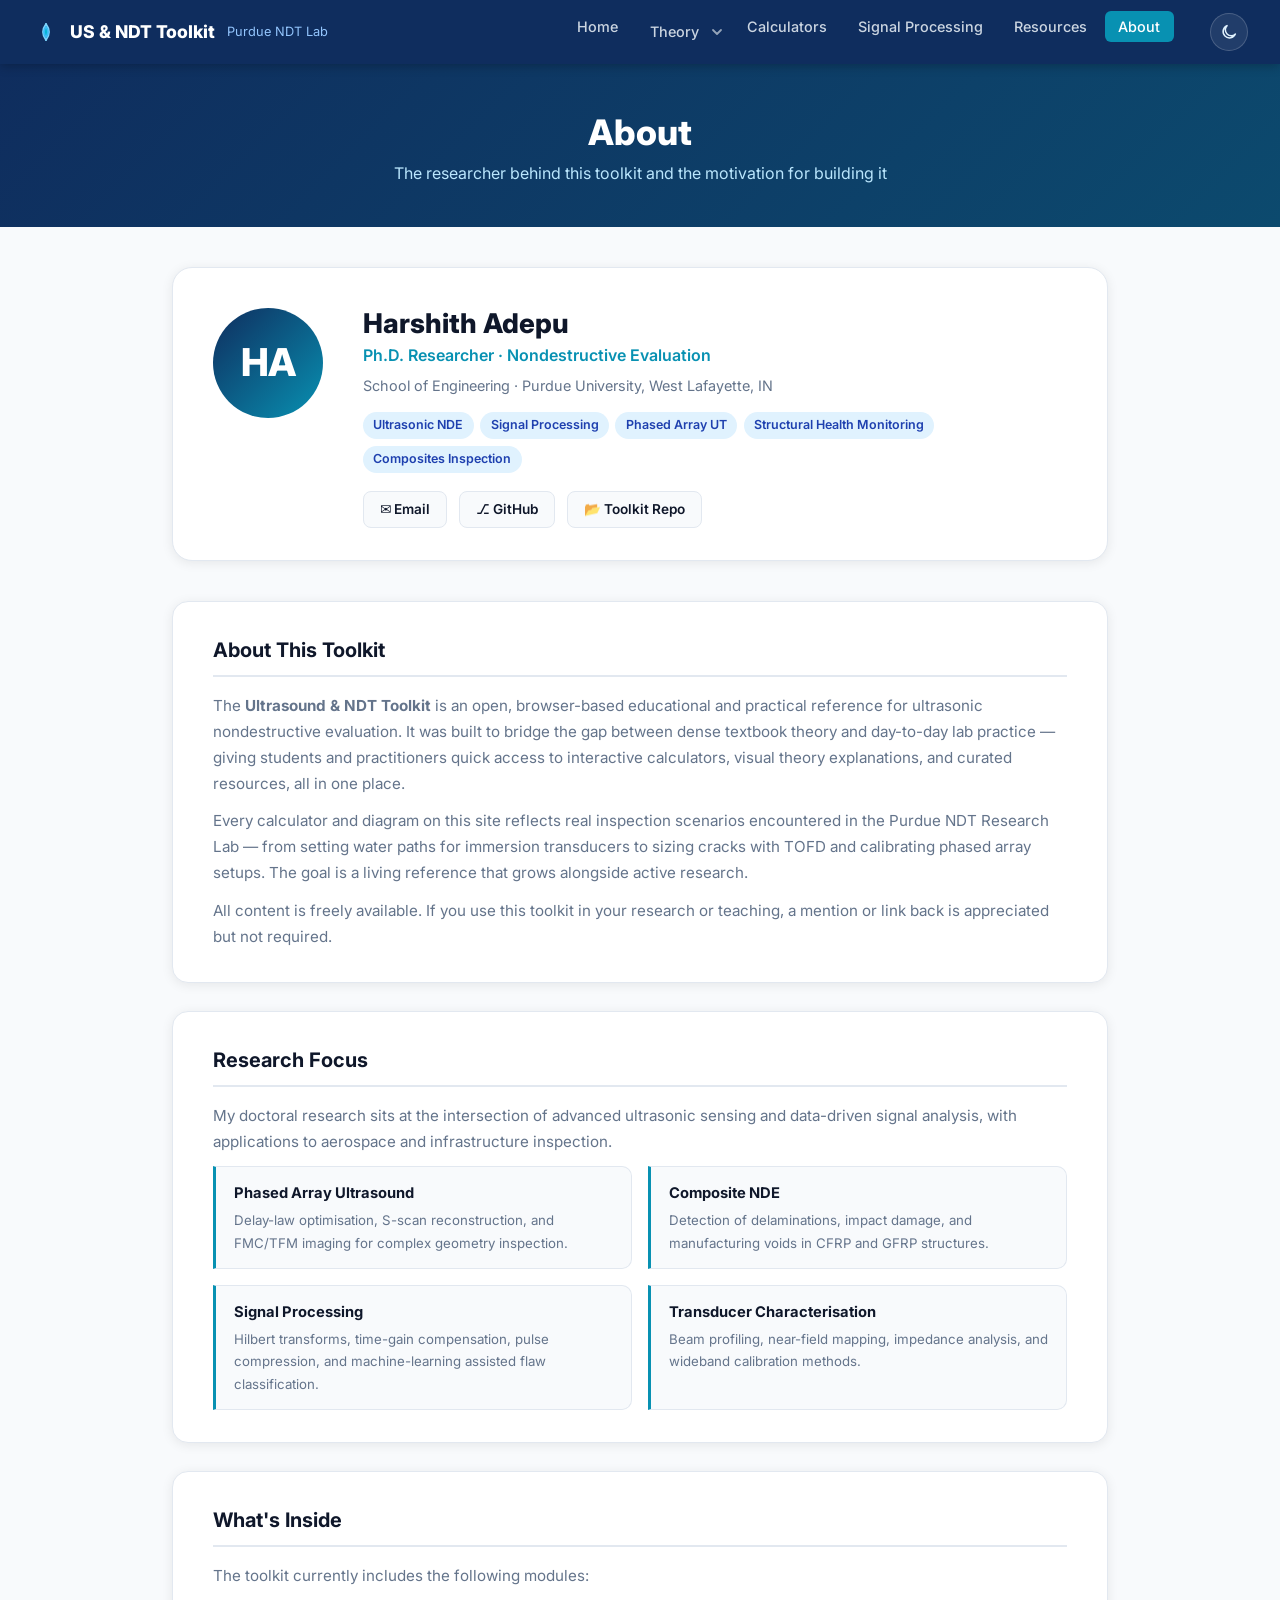
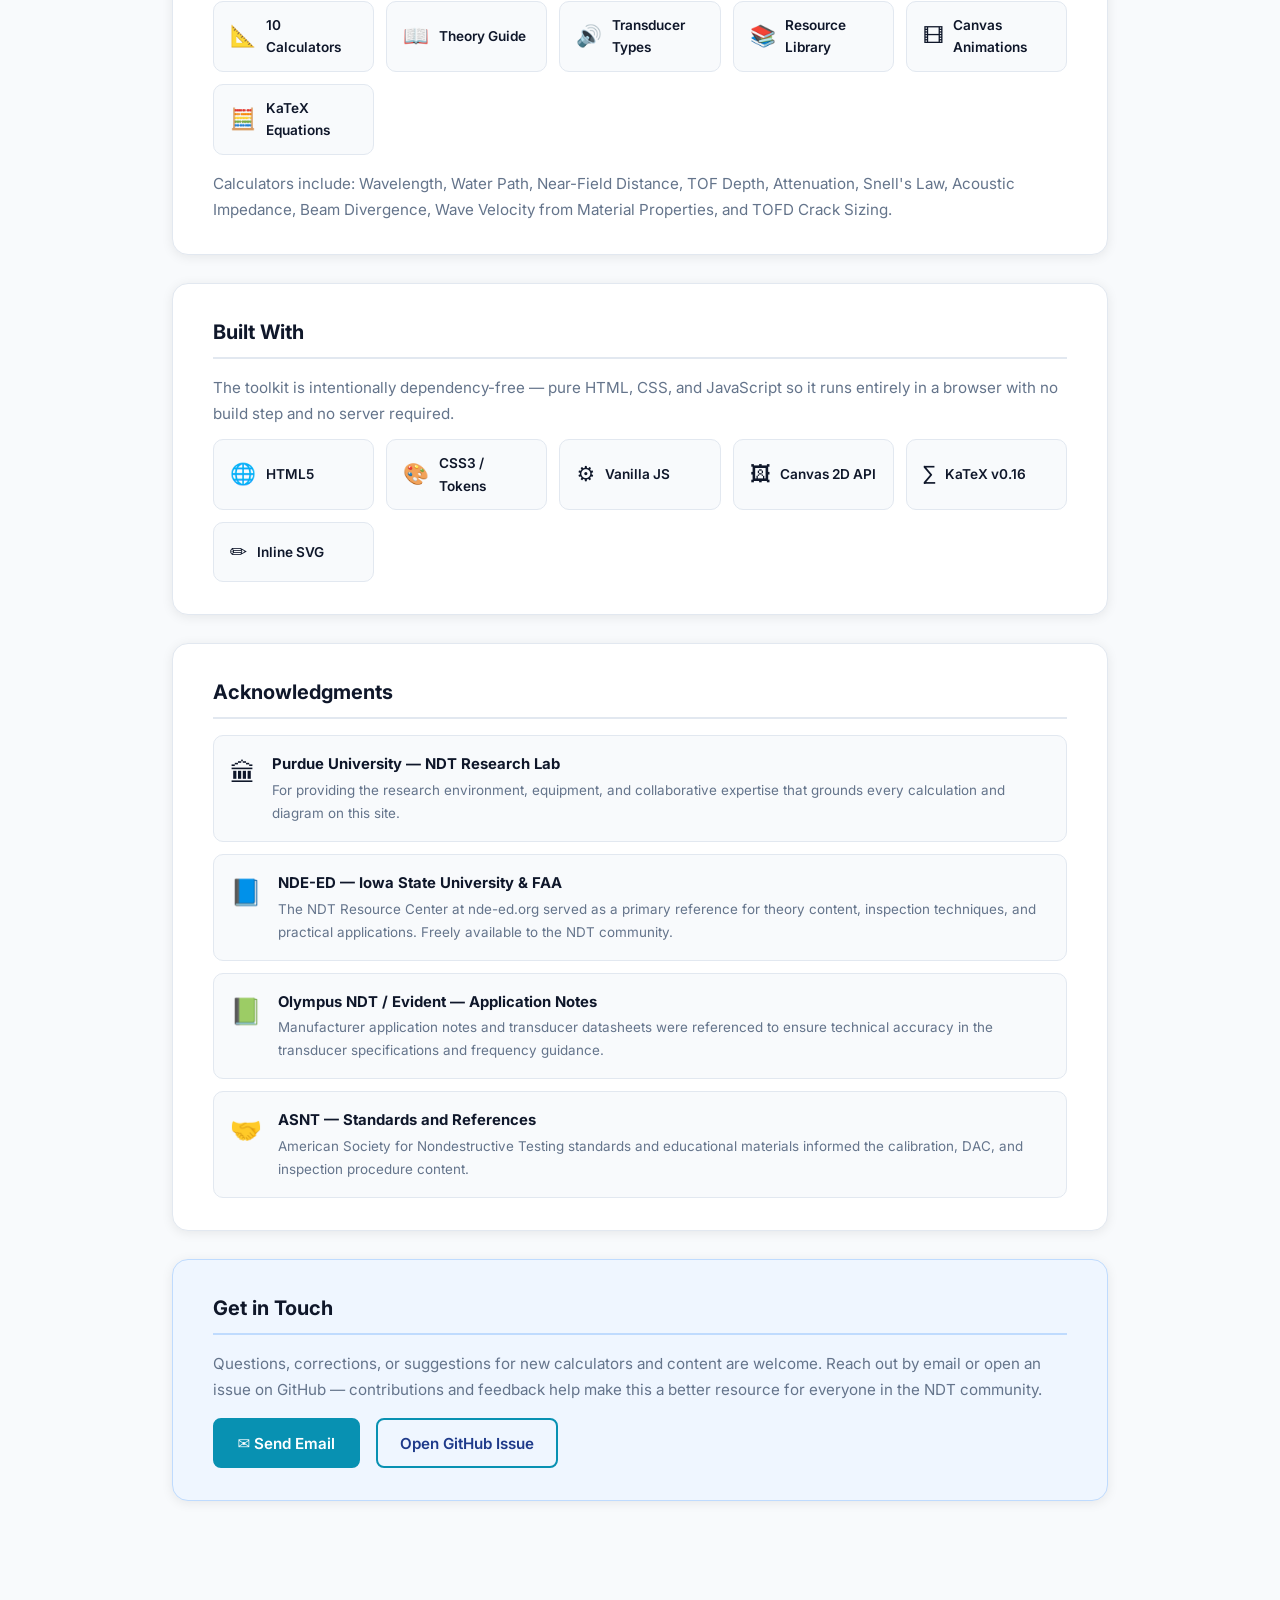
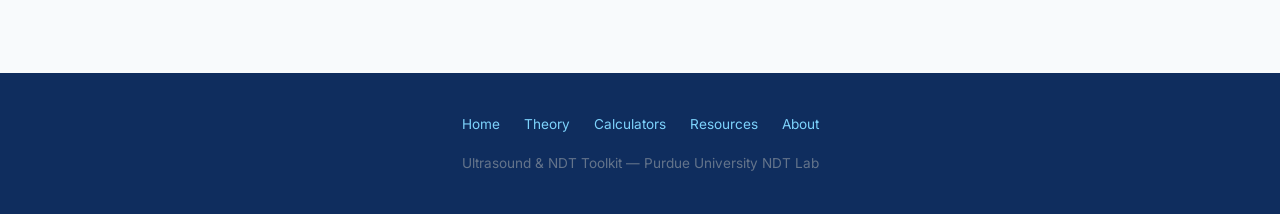
==== commit 3bc59551: "Remove Experiments tab, fix Theory dropdown hover gap, correct name typo - Drop the Experiments nav/" ====
--- a/about.html
+++ b/about.html
@@ -1,367 +1,365 @@
-<!DOCTYPE html>
-<html lang="en">
-<head>
-  <meta charset="UTF-8" />
-  <meta name="viewport" content="width=device-width, initial-scale=1.0" />
-  <meta name="theme-color" content="#0f2d5e" />
-  <script>(function(){try{var t=localStorage.getItem('theme');if(!t){t=window.matchMedia('(prefers-color-scheme: dark)').matches?'dark':'light';}document.documentElement.setAttribute('data-theme',t);}catch(e){}})();</script>
-  <title>About — Ultrasound &amp; NDT Toolkit</title>
-  <link rel="preconnect" href="https://fonts.googleapis.com" />
-  <link href="https://fonts.googleapis.com/css2?family=Inter:wght@400;500;600;700;800&display=swap" rel="stylesheet" />
-  <link rel="stylesheet" href="assets/css/style.css" />
-  <style>
-    .about-wrap { max-width: 1000px; margin: 0 auto; padding: 0 2rem 5rem; }
-
-    /* Profile card */
-    .profile-card {
-      background: var(--bg-card);
-      border: 1px solid var(--border);
-      border-radius: 20px;
-      box-shadow: var(--shadow);
-      padding: 2.5rem 2.5rem 2rem;
-      margin: 2.5rem 0;
-      display: flex;
-      gap: 2.5rem;
-      align-items: flex-start;
-    }
-    .profile-avatar {
-      width: 110px;
-      height: 110px;
-      border-radius: 50%;
-      background: linear-gradient(135deg, var(--brand-navy) 0%, var(--brand-cyan) 100%);
-      display: flex;
-      align-items: center;
-      justify-content: center;
-      flex-shrink: 0;
-      font-size: 2.4rem;
-      font-weight: 800;
-      color: #fff;
-      letter-spacing: -.02em;
-    }
-    .profile-info h1 {
-      font-size: 1.7rem;
-      font-weight: 800;
-      color: var(--text);
-      margin-bottom: .2rem;
-    }
-    .profile-info .profile-title {
-      font-size: 1rem;
-      color: var(--brand-cyan);
-      font-weight: 600;
-      margin-bottom: .3rem;
-    }
-    .profile-info .profile-dept {
-      font-size: .9rem;
-      color: var(--text-muted);
-      margin-bottom: .9rem;
-    }
-    .profile-tags {
-      display: flex;
-      flex-wrap: wrap;
-      gap: .4rem;
-    }
-    .profile-tag {
-      background: var(--accent-light);
-      color: var(--brand-blue);
-      font-size: .78rem;
-      font-weight: 600;
-      padding: .22rem .65rem;
-      border-radius: 999px;
-    }
-    .profile-links {
-      display: flex;
-      gap: .75rem;
-      margin-top: 1.1rem;
-      flex-wrap: wrap;
-    }
-    .profile-link {
-      display: inline-flex;
-      align-items: center;
-      gap: .4rem;
-      padding: .4rem 1rem;
-      border-radius: 8px;
-      font-size: .85rem;
-      font-weight: 600;
-      text-decoration: none !important;
-      border: 1.5px solid var(--border);
-      background: var(--bg);
-      color: var(--text);
-      transition: all .15s;
-    }
-    .profile-link:hover { background: var(--accent-light); border-color: var(--brand-cyan); color: var(--brand-blue); }
-
-    /* About sections */
-    .about-section {
-      background: var(--bg-card);
-      border: 1px solid var(--border);
-      border-radius: 16px;
-      box-shadow: var(--shadow);
-      padding: 2rem 2.5rem;
-      margin-bottom: 1.75rem;
-    }
-    .about-section h2 {
-      font-size: 1.25rem;
-      font-weight: 700;
-      color: var(--text);
-      margin-bottom: 1rem;
-      padding-bottom: .5rem;
-      border-bottom: 2px solid var(--border);
-    }
-    .about-section p { color: var(--text-muted); font-size: .95rem; margin-bottom: .75rem; line-height: 1.7; }
-    .about-section p:last-child { margin-bottom: 0; }
-
-    /* Tech stack grid */
-    .tech-grid {
-      display: grid;
-      grid-template-columns: repeat(auto-fill, minmax(160px, 1fr));
-      gap: .75rem;
-      margin-top: .75rem;
-    }
-    .tech-item {
-      background: var(--bg);
-      border: 1px solid var(--border);
-      border-radius: 10px;
-      padding: .75rem 1rem;
-      display: flex;
-      align-items: center;
-      gap: .6rem;
-    }
-    .tech-item .ti-icon { font-size: 1.3rem; flex-shrink: 0; }
-    .tech-item span { font-size: .85rem; font-weight: 600; color: var(--text); }
-
-    /* Research areas */
-    .research-grid {
-      display: grid;
-      grid-template-columns: 1fr 1fr;
-      gap: 1rem;
-      margin-top: .75rem;
-    }
-    .research-item {
-      background: var(--bg);
-      border: 1px solid var(--border);
-      border-left: 3px solid var(--brand-cyan);
-      border-radius: 0 10px 10px 0;
-      padding: .85rem 1.1rem;
-    }
-    .research-item h4 { font-size: .92rem; font-weight: 700; color: var(--text); margin-bottom: .25rem; }
-    .research-item p { font-size: .83rem; color: var(--text-muted); margin: 0; }
-
-    /* Acknowledgment card */
-    .ack-item {
-      display: flex;
-      align-items: flex-start;
-      gap: 1rem;
-      padding: 1rem;
-      background: var(--bg);
-      border: 1px solid var(--border);
-      border-radius: 10px;
-      margin-bottom: .75rem;
-    }
-    .ack-item:last-child { margin-bottom: 0; }
-    .ack-icon { font-size: 1.6rem; flex-shrink: 0; }
-    .ack-item h4 { font-size: .93rem; font-weight: 700; color: var(--text); margin-bottom: .15rem; }
-    .ack-item p { font-size: .84rem; color: var(--text-muted); margin: 0; }
-
-    @media (max-width: 680px) {
-      .profile-card { flex-direction: column; gap: 1.5rem; }
-      .research-grid { grid-template-columns: 1fr; }
-    }
-  </style>
-</head>
-<body>
-
-<!-- NAV -->
-<nav class="nav">
-  <a class="nav-brand" href="index.html">
-    <svg viewBox="0 0 28 28" fill="none" xmlns="http://www.w3.org/2000/svg">
-      <circle cx="14" cy="14" r="3" fill="#06b6d4"/>
-      <path d="M14 6 Q20 14 14 22" stroke="#7dd3fc" stroke-width="1.8" fill="none" stroke-linecap="round"/>
-      <path d="M14 9 Q18 14 14 19" stroke="#38bdf8" stroke-width="1.8" fill="none" stroke-linecap="round"/>
-      <path d="M14 6 Q8 14 14 22" stroke="#7dd3fc" stroke-width="1.8" fill="none" stroke-linecap="round"/>
-      <path d="M14 9 Q10 14 14 19" stroke="#38bdf8" stroke-width="1.8" fill="none" stroke-linecap="round"/>
-    </svg>
-    US &amp; NDT Toolkit
-    <span class="sub">Purdue NDT Lab</span>
-  </a>
-  <ul class="nav-links">
-    <li><a href="index.html">Home</a></li>
-    <li><a href="theory.html">Theory</a></li>
-    <li><a href="transducers.html">Experiments</a></li>
-    <li><a href="calculators.html">Calculators</a></li>
-    <li><a href="signal-processing.html">Signal Processing</a></li>
-    <li><a href="resources.html">Resources</a></li>
-    <li><a href="about.html" class="active">About</a></li>
-  </ul>
-  <button class="nav-hamburger" aria-label="Menu">
-    <svg width="22" height="22" viewBox="0 0 24 24" fill="none" stroke="currentColor" stroke-width="2.2">
-      <line x1="3" y1="6" x2="21" y2="6"/><line x1="3" y1="12" x2="21" y2="12"/><line x1="3" y1="18" x2="21" y2="18"/>
-    </svg>
-  </button>
-</nav>
-
-<!-- PAGE HEADER -->
-<div class="page-header">
-  <h1>About</h1>
-  <p>The researcher behind this toolkit and the motivation for building it</p>
-</div>
-
-<div class="about-wrap">
-
-  <!-- PROFILE CARD -->
-  <div class="profile-card">
-    <div class="profile-avatar">HA</div>
-    <div class="profile-info">
-      <h1>Harshith Adepuu</h1>
-      <div class="profile-title">Ph.D. Researcher · Nondestructive Evaluation</div>
-      <div class="profile-dept">School of Engineering · Purdue University, West Lafayette, IN</div>
-      <div class="profile-tags">
-        <span class="profile-tag">Ultrasonic NDE</span>
-        <span class="profile-tag">Signal Processing</span>
-        <span class="profile-tag">Phased Array UT</span>
-        <span class="profile-tag">Structural Health Monitoring</span>
-        <span class="profile-tag">Composites Inspection</span>
-      </div>
-      <div class="profile-links">
-        <a href="mailto:adepuharshithkumar@gmail.com" class="profile-link">✉ Email</a>
-        <a href="https://github.com/adepuharshith" class="profile-link" target="_blank" rel="noopener">⎇ GitHub</a>
-        <a href="https://github.com/adepuharshith/ultrasound-ndt-toolkit" class="profile-link" target="_blank" rel="noopener">📂 Toolkit Repo</a>
-      </div>
-    </div>
-  </div>
-
-  <!-- ABOUT THE TOOLKIT -->
-  <div class="about-section">
-    <h2>About This Toolkit</h2>
-    <p>
-      The <strong>Ultrasound &amp; NDT Toolkit</strong> is an open, browser-based educational and practical reference
-      for ultrasonic nondestructive evaluation. It was built to bridge the gap between dense textbook theory
-      and day-to-day lab practice — giving students and practitioners quick access to interactive calculators,
-      visual theory explanations, and curated resources, all in one place.
-    </p>
-    <p>
-      Every calculator and diagram on this site reflects real inspection scenarios encountered in the Purdue NDT
-      Research Lab — from setting water paths for immersion transducers to sizing cracks with TOFD and calibrating
-      phased array setups. The goal is a living reference that grows alongside active research.
-    </p>
-    <p>
-      All content is freely available. If you use this toolkit in your research or teaching, a mention or link back
-      is appreciated but not required.
-    </p>
-  </div>
-
-  <!-- RESEARCH AREAS -->
-  <div class="about-section">
-    <h2>Research Focus</h2>
-    <p>My doctoral research sits at the intersection of advanced ultrasonic sensing and data-driven signal analysis, with applications to aerospace and infrastructure inspection.</p>
-    <div class="research-grid">
-      <div class="research-item">
-        <h4>Phased Array Ultrasound</h4>
-        <p>Delay-law optimisation, S-scan reconstruction, and FMC/TFM imaging for complex geometry inspection.</p>
-      </div>
-      <div class="research-item">
-        <h4>Composite NDE</h4>
-        <p>Detection of delaminations, impact damage, and manufacturing voids in CFRP and GFRP structures.</p>
-      </div>
-      <div class="research-item">
-        <h4>Signal Processing</h4>
-        <p>Hilbert transforms, time-gain compensation, pulse compression, and machine-learning assisted flaw classification.</p>
-      </div>
-      <div class="research-item">
-        <h4>Transducer Characterisation</h4>
-        <p>Beam profiling, near-field mapping, impedance analysis, and wideband calibration methods.</p>
-      </div>
-    </div>
-  </div>
-
-  <!-- TOOLKIT CONTENTS -->
-  <div class="about-section">
-    <h2>What's Inside</h2>
-    <p>The toolkit currently includes the following modules:</p>
-    <div class="tech-grid">
-      <div class="tech-item"><div class="ti-icon">📐</div><span>10 Calculators</span></div>
-      <div class="tech-item"><div class="ti-icon">📖</div><span>Theory Guide</span></div>
-      <div class="tech-item"><div class="ti-icon">🔊</div><span>Transducer Types</span></div>
-      <div class="tech-item"><div class="ti-icon">📚</div><span>Resource Library</span></div>
-      <div class="tech-item"><div class="ti-icon">🎞</div><span>Canvas Animations</span></div>
-      <div class="tech-item"><div class="ti-icon">🧮</div><span>KaTeX Equations</span></div>
-    </div>
-    <p style="margin-top:1rem;">Calculators include: Wavelength, Water Path, Near-Field Distance, TOF Depth, Attenuation, Snell's Law, Acoustic Impedance, Beam Divergence, Wave Velocity from Material Properties, and TOFD Crack Sizing.</p>
-  </div>
-
-  <!-- BUILT WITH -->
-  <div class="about-section">
-    <h2>Built With</h2>
-    <p>The toolkit is intentionally dependency-free — pure HTML, CSS, and JavaScript so it runs entirely in a browser with no build step and no server required.</p>
-    <div class="tech-grid">
-      <div class="tech-item"><div class="ti-icon">🌐</div><span>HTML5</span></div>
-      <div class="tech-item"><div class="ti-icon">🎨</div><span>CSS3 / Tokens</span></div>
-      <div class="tech-item"><div class="ti-icon">⚙️</div><span>Vanilla JS</span></div>
-      <div class="tech-item"><div class="ti-icon">🖼</div><span>Canvas 2D API</span></div>
-      <div class="tech-item"><div class="ti-icon">∑</div><span>KaTeX v0.16</span></div>
-      <div class="tech-item"><div class="ti-icon">✏️</div><span>Inline SVG</span></div>
-    </div>
-  </div>
-
-  <!-- ACKNOWLEDGMENTS -->
-  <div class="about-section">
-    <h2>Acknowledgments</h2>
-    <div class="ack-item">
-      <div class="ack-icon">🏛</div>
-      <div>
-        <h4>Purdue University — NDT Research Lab</h4>
-        <p>For providing the research environment, equipment, and collaborative expertise that grounds every calculation and diagram on this site.</p>
-      </div>
-    </div>
-    <div class="ack-item">
-      <div class="ack-icon">📘</div>
-      <div>
-        <h4>NDE-ED — Iowa State University &amp; FAA</h4>
-        <p>The NDT Resource Center at nde-ed.org served as a primary reference for theory content, inspection techniques, and practical applications. Freely available to the NDT community.</p>
-      </div>
-    </div>
-    <div class="ack-item">
-      <div class="ack-icon">📗</div>
-      <div>
-        <h4>Olympus NDT / Evident — Application Notes</h4>
-        <p>Manufacturer application notes and transducer datasheets were referenced to ensure technical accuracy in the transducer specifications and frequency guidance.</p>
-      </div>
-    </div>
-    <div class="ack-item">
-      <div class="ack-icon">🤝</div>
-      <div>
-        <h4>ASNT — Standards and References</h4>
-        <p>American Society for Nondestructive Testing standards and educational materials informed the calibration, DAC, and inspection procedure content.</p>
-      </div>
-    </div>
-  </div>
-
-  <!-- CONTACT / FEEDBACK -->
-  <div class="about-section" style="background:var(--pastel-blue-bg);border-color:var(--pastel-blue-border);">
-    <h2 style="border-color:var(--pastel-blue-border);">Get in Touch</h2>
-    <p>
-      Questions, corrections, or suggestions for new calculators and content are welcome.
-      Reach out by email or open an issue on GitHub — contributions and feedback help make this a better resource for everyone in the NDT community.
-    </p>
-    <div style="display:flex;gap:1rem;flex-wrap:wrap;margin-top:1rem;">
-      <a href="mailto:adepuharshithkumar@gmail.com" class="btn btn-primary" style="text-decoration:none;">✉ Send Email</a>
-      <a href="https://github.com/adepuharshith/ultrasound-ndt-toolkit/issues" class="btn btn-outline" style="color:var(--pastel-blue-text);border-color:var(--brand-cyan);" target="_blank" rel="noopener">Open GitHub Issue</a>
-    </div>
-  </div>
-
-</div><!-- /about-wrap -->
-
-<footer class="footer">
-  <div class="footer-links">
-    <a href="index.html">Home</a>
-    <a href="theory.html">Theory</a>
-    <a href="transducers.html">Experiments</a>
-    <a href="calculators.html">Calculators</a>
-    <a href="resources.html">Resources</a>
-    <a href="about.html">About</a>
-  </div>
-  <p>Ultrasound &amp; NDT Toolkit &mdash; Purdue University NDT Lab</p>
-</footer>
-
-<script src="assets/js/main.js"></script>
-</body>
-</html>
+<!DOCTYPE html>
+<html lang="en">
+<head>
+  <meta charset="UTF-8" />
+  <meta name="viewport" content="width=device-width, initial-scale=1.0" />
+  <meta name="theme-color" content="#0f2d5e" />
+  <script>(function(){try{var t=localStorage.getItem('theme');if(!t){t=window.matchMedia('(prefers-color-scheme: dark)').matches?'dark':'light';}document.documentElement.setAttribute('data-theme',t);}catch(e){}})();</script>
+  <title>About — Ultrasound &amp; NDT Toolkit</title>
+  <link rel="preconnect" href="https://fonts.googleapis.com" />
+  <link href="https://fonts.googleapis.com/css2?family=Inter:wght@400;500;600;700;800&display=swap" rel="stylesheet" />
+  <link rel="stylesheet" href="assets/css/style.css" />
+  <style>
+    .about-wrap { max-width: 1000px; margin: 0 auto; padding: 0 2rem 5rem; }
+
+    /* Profile card */
+    .profile-card {
+      background: var(--bg-card);
+      border: 1px solid var(--border);
+      border-radius: 20px;
+      box-shadow: var(--shadow);
+      padding: 2.5rem 2.5rem 2rem;
+      margin: 2.5rem 0;
+      display: flex;
+      gap: 2.5rem;
+      align-items: flex-start;
+    }
+    .profile-avatar {
+      width: 110px;
+      height: 110px;
+      border-radius: 50%;
+      background: linear-gradient(135deg, var(--brand-navy) 0%, var(--brand-cyan) 100%);
+      display: flex;
+      align-items: center;
+      justify-content: center;
+      flex-shrink: 0;
+      font-size: 2.4rem;
+      font-weight: 800;
+      color: #fff;
+      letter-spacing: -.02em;
+    }
+    .profile-info h1 {
+      font-size: 1.7rem;
+      font-weight: 800;
+      color: var(--text);
+      margin-bottom: .2rem;
+    }
+    .profile-info .profile-title {
+      font-size: 1rem;
+      color: var(--brand-cyan);
+      font-weight: 600;
+      margin-bottom: .3rem;
+    }
+    .profile-info .profile-dept {
+      font-size: .9rem;
+      color: var(--text-muted);
+      margin-bottom: .9rem;
+    }
+    .profile-tags {
+      display: flex;
+      flex-wrap: wrap;
+      gap: .4rem;
+    }
+    .profile-tag {
+      background: var(--accent-light);
+      color: var(--brand-blue);
+      font-size: .78rem;
+      font-weight: 600;
+      padding: .22rem .65rem;
+      border-radius: 999px;
+    }
+    .profile-links {
+      display: flex;
+      gap: .75rem;
+      margin-top: 1.1rem;
+      flex-wrap: wrap;
+    }
+    .profile-link {
+      display: inline-flex;
+      align-items: center;
+      gap: .4rem;
+      padding: .4rem 1rem;
+      border-radius: 8px;
+      font-size: .85rem;
+      font-weight: 600;
+      text-decoration: none !important;
+      border: 1.5px solid var(--border);
+      background: var(--bg);
+      color: var(--text);
+      transition: all .15s;
+    }
+    .profile-link:hover { background: var(--accent-light); border-color: var(--brand-cyan); color: var(--brand-blue); }
+
+    /* About sections */
+    .about-section {
+      background: var(--bg-card);
+      border: 1px solid var(--border);
+      border-radius: 16px;
+      box-shadow: var(--shadow);
+      padding: 2rem 2.5rem;
+      margin-bottom: 1.75rem;
+    }
+    .about-section h2 {
+      font-size: 1.25rem;
+      font-weight: 700;
+      color: var(--text);
+      margin-bottom: 1rem;
+      padding-bottom: .5rem;
+      border-bottom: 2px solid var(--border);
+    }
+    .about-section p { color: var(--text-muted); font-size: .95rem; margin-bottom: .75rem; line-height: 1.7; }
+    .about-section p:last-child { margin-bottom: 0; }
+
+    /* Tech stack grid */
+    .tech-grid {
+      display: grid;
+      grid-template-columns: repeat(auto-fill, minmax(160px, 1fr));
+      gap: .75rem;
+      margin-top: .75rem;
+    }
+    .tech-item {
+      background: var(--bg);
+      border: 1px solid var(--border);
+      border-radius: 10px;
+      padding: .75rem 1rem;
+      display: flex;
+      align-items: center;
+      gap: .6rem;
+    }
+    .tech-item .ti-icon { font-size: 1.3rem; flex-shrink: 0; }
+    .tech-item span { font-size: .85rem; font-weight: 600; color: var(--text); }
+
+    /* Research areas */
+    .research-grid {
+      display: grid;
+      grid-template-columns: 1fr 1fr;
+      gap: 1rem;
+      margin-top: .75rem;
+    }
+    .research-item {
+      background: var(--bg);
+      border: 1px solid var(--border);
+      border-left: 3px solid var(--brand-cyan);
+      border-radius: 0 10px 10px 0;
+      padding: .85rem 1.1rem;
+    }
+    .research-item h4 { font-size: .92rem; font-weight: 700; color: var(--text); margin-bottom: .25rem; }
+    .research-item p { font-size: .83rem; color: var(--text-muted); margin: 0; }
+
+    /* Acknowledgment card */
+    .ack-item {
+      display: flex;
+      align-items: flex-start;
+      gap: 1rem;
+      padding: 1rem;
+      background: var(--bg);
+      border: 1px solid var(--border);
+      border-radius: 10px;
+      margin-bottom: .75rem;
+    }
+    .ack-item:last-child { margin-bottom: 0; }
+    .ack-icon { font-size: 1.6rem; flex-shrink: 0; }
+    .ack-item h4 { font-size: .93rem; font-weight: 700; color: var(--text); margin-bottom: .15rem; }
+    .ack-item p { font-size: .84rem; color: var(--text-muted); margin: 0; }
+
+    @media (max-width: 680px) {
+      .profile-card { flex-direction: column; gap: 1.5rem; }
+      .research-grid { grid-template-columns: 1fr; }
+    }
+  </style>
+</head>
+<body>
+
+<!-- NAV -->
+<nav class="nav">
+  <a class="nav-brand" href="index.html">
+    <svg viewBox="0 0 28 28" fill="none" xmlns="http://www.w3.org/2000/svg">
+      <circle cx="14" cy="14" r="3" fill="#06b6d4"/>
+      <path d="M14 6 Q20 14 14 22" stroke="#7dd3fc" stroke-width="1.8" fill="none" stroke-linecap="round"/>
+      <path d="M14 9 Q18 14 14 19" stroke="#38bdf8" stroke-width="1.8" fill="none" stroke-linecap="round"/>
+      <path d="M14 6 Q8 14 14 22" stroke="#7dd3fc" stroke-width="1.8" fill="none" stroke-linecap="round"/>
+      <path d="M14 9 Q10 14 14 19" stroke="#38bdf8" stroke-width="1.8" fill="none" stroke-linecap="round"/>
+    </svg>
+    US &amp; NDT Toolkit
+    <span class="sub">Purdue NDT Lab</span>
+  </a>
+  <ul class="nav-links">
+    <li><a href="index.html">Home</a></li>
+    <li><a href="theory.html">Theory</a></li>
+    <li><a href="calculators.html">Calculators</a></li>
+    <li><a href="signal-processing.html">Signal Processing</a></li>
+    <li><a href="resources.html">Resources</a></li>
+    <li><a href="about.html" class="active">About</a></li>
+  </ul>
+  <button class="nav-hamburger" aria-label="Menu">
+    <svg width="22" height="22" viewBox="0 0 24 24" fill="none" stroke="currentColor" stroke-width="2.2">
+      <line x1="3" y1="6" x2="21" y2="6"/><line x1="3" y1="12" x2="21" y2="12"/><line x1="3" y1="18" x2="21" y2="18"/>
+    </svg>
+  </button>
+</nav>
+
+<!-- PAGE HEADER -->
+<div class="page-header">
+  <h1>About</h1>
+  <p>The researcher behind this toolkit and the motivation for building it</p>
+</div>
+
+<div class="about-wrap">
+
+  <!-- PROFILE CARD -->
+  <div class="profile-card">
+    <div class="profile-avatar">HA</div>
+    <div class="profile-info">
+      <h1>Harshith Adepu</h1>
+      <div class="profile-title">Ph.D. Researcher · Nondestructive Evaluation</div>
+      <div class="profile-dept">School of Engineering · Purdue University, West Lafayette, IN</div>
+      <div class="profile-tags">
+        <span class="profile-tag">Ultrasonic NDE</span>
+        <span class="profile-tag">Signal Processing</span>
+        <span class="profile-tag">Phased Array UT</span>
+        <span class="profile-tag">Structural Health Monitoring</span>
+        <span class="profile-tag">Composites Inspection</span>
+      </div>
+      <div class="profile-links">
+        <a href="mailto:adepuharshithkumar@gmail.com" class="profile-link">✉ Email</a>
+        <a href="https://github.com/adepuharshith" class="profile-link" target="_blank" rel="noopener">⎇ GitHub</a>
+        <a href="https://github.com/adepuharshith/ultrasound-ndt-toolkit" class="profile-link" target="_blank" rel="noopener">📂 Toolkit Repo</a>
+      </div>
+    </div>
+  </div>
+
+  <!-- ABOUT THE TOOLKIT -->
+  <div class="about-section">
+    <h2>About This Toolkit</h2>
+    <p>
+      The <strong>Ultrasound &amp; NDT Toolkit</strong> is an open, browser-based educational and practical reference
+      for ultrasonic nondestructive evaluation. It was built to bridge the gap between dense textbook theory
+      and day-to-day lab practice — giving students and practitioners quick access to interactive calculators,
+      visual theory explanations, and curated resources, all in one place.
+    </p>
+    <p>
+      Every calculator and diagram on this site reflects real inspection scenarios encountered in the Purdue NDT
+      Research Lab — from setting water paths for immersion transducers to sizing cracks with TOFD and calibrating
+      phased array setups. The goal is a living reference that grows alongside active research.
+    </p>
+    <p>
+      All content is freely available. If you use this toolkit in your research or teaching, a mention or link back
+      is appreciated but not required.
+    </p>
+  </div>
+
+  <!-- RESEARCH AREAS -->
+  <div class="about-section">
+    <h2>Research Focus</h2>
+    <p>My doctoral research sits at the intersection of advanced ultrasonic sensing and data-driven signal analysis, with applications to aerospace and infrastructure inspection.</p>
+    <div class="research-grid">
+      <div class="research-item">
+        <h4>Phased Array Ultrasound</h4>
+        <p>Delay-law optimisation, S-scan reconstruction, and FMC/TFM imaging for complex geometry inspection.</p>
+      </div>
+      <div class="research-item">
+        <h4>Composite NDE</h4>
+        <p>Detection of delaminations, impact damage, and manufacturing voids in CFRP and GFRP structures.</p>
+      </div>
+      <div class="research-item">
+        <h4>Signal Processing</h4>
+        <p>Hilbert transforms, time-gain compensation, pulse compression, and machine-learning assisted flaw classification.</p>
+      </div>
+      <div class="research-item">
+        <h4>Transducer Characterisation</h4>
+        <p>Beam profiling, near-field mapping, impedance analysis, and wideband calibration methods.</p>
+      </div>
+    </div>
+  </div>
+
+  <!-- TOOLKIT CONTENTS -->
+  <div class="about-section">
+    <h2>What's Inside</h2>
+    <p>The toolkit currently includes the following modules:</p>
+    <div class="tech-grid">
+      <div class="tech-item"><div class="ti-icon">📐</div><span>10 Calculators</span></div>
+      <div class="tech-item"><div class="ti-icon">📖</div><span>Theory Guide</span></div>
+      <div class="tech-item"><div class="ti-icon">🔊</div><span>Transducer Types</span></div>
+      <div class="tech-item"><div class="ti-icon">📚</div><span>Resource Library</span></div>
+      <div class="tech-item"><div class="ti-icon">🎞</div><span>Canvas Animations</span></div>
+      <div class="tech-item"><div class="ti-icon">🧮</div><span>KaTeX Equations</span></div>
+    </div>
+    <p style="margin-top:1rem;">Calculators include: Wavelength, Water Path, Near-Field Distance, TOF Depth, Attenuation, Snell's Law, Acoustic Impedance, Beam Divergence, Wave Velocity from Material Properties, and TOFD Crack Sizing.</p>
+  </div>
+
+  <!-- BUILT WITH -->
+  <div class="about-section">
+    <h2>Built With</h2>
+    <p>The toolkit is intentionally dependency-free — pure HTML, CSS, and JavaScript so it runs entirely in a browser with no build step and no server required.</p>
+    <div class="tech-grid">
+      <div class="tech-item"><div class="ti-icon">🌐</div><span>HTML5</span></div>
+      <div class="tech-item"><div class="ti-icon">🎨</div><span>CSS3 / Tokens</span></div>
+      <div class="tech-item"><div class="ti-icon">⚙️</div><span>Vanilla JS</span></div>
+      <div class="tech-item"><div class="ti-icon">🖼</div><span>Canvas 2D API</span></div>
+      <div class="tech-item"><div class="ti-icon">∑</div><span>KaTeX v0.16</span></div>
+      <div class="tech-item"><div class="ti-icon">✏️</div><span>Inline SVG</span></div>
+    </div>
+  </div>
+
+  <!-- ACKNOWLEDGMENTS -->
+  <div class="about-section">
+    <h2>Acknowledgments</h2>
+    <div class="ack-item">
+      <div class="ack-icon">🏛</div>
+      <div>
+        <h4>Purdue University — NDT Research Lab</h4>
+        <p>For providing the research environment, equipment, and collaborative expertise that grounds every calculation and diagram on this site.</p>
+      </div>
+    </div>
+    <div class="ack-item">
+      <div class="ack-icon">📘</div>
+      <div>
+        <h4>NDE-ED — Iowa State University &amp; FAA</h4>
+        <p>The NDT Resource Center at nde-ed.org served as a primary reference for theory content, inspection techniques, and practical applications. Freely available to the NDT community.</p>
+      </div>
+    </div>
+    <div class="ack-item">
+      <div class="ack-icon">📗</div>
+      <div>
+        <h4>Olympus NDT / Evident — Application Notes</h4>
+        <p>Manufacturer application notes and transducer datasheets were referenced to ensure technical accuracy in the transducer specifications and frequency guidance.</p>
+      </div>
+    </div>
+    <div class="ack-item">
+      <div class="ack-icon">🤝</div>
+      <div>
+        <h4>ASNT — Standards and References</h4>
+        <p>American Society for Nondestructive Testing standards and educational materials informed the calibration, DAC, and inspection procedure content.</p>
+      </div>
+    </div>
+  </div>
+
+  <!-- CONTACT / FEEDBACK -->
+  <div class="about-section" style="background:var(--pastel-blue-bg);border-color:var(--pastel-blue-border);">
+    <h2 style="border-color:var(--pastel-blue-border);">Get in Touch</h2>
+    <p>
+      Questions, corrections, or suggestions for new calculators and content are welcome.
+      Reach out by email or open an issue on GitHub — contributions and feedback help make this a better resource for everyone in the NDT community.
+    </p>
+    <div style="display:flex;gap:1rem;flex-wrap:wrap;margin-top:1rem;">
+      <a href="mailto:adepuharshithkumar@gmail.com" class="btn btn-primary" style="text-decoration:none;">✉ Send Email</a>
+      <a href="https://github.com/adepuharshith/ultrasound-ndt-toolkit/issues" class="btn btn-outline" style="color:var(--pastel-blue-text);border-color:var(--brand-cyan);" target="_blank" rel="noopener">Open GitHub Issue</a>
+    </div>
+  </div>
+
+</div><!-- /about-wrap -->
+
+<footer class="footer">
+  <div class="footer-links">
+    <a href="index.html">Home</a>
+    <a href="theory.html">Theory</a>
+    <a href="calculators.html">Calculators</a>
+    <a href="resources.html">Resources</a>
+    <a href="about.html">About</a>
+  </div>
+  <p>Ultrasound &amp; NDT Toolkit &mdash; Purdue University NDT Lab</p>
+</footer>
+
+<script src="assets/js/main.js"></script>
+</body>
+</html>
--- a/assets/css/style.css
+++ b/assets/css/style.css
@@ -1,732 +1,736 @@
-/* ============================================================
-   Ultrasound & NDT Toolkit — Global Stylesheet
-   ============================================================ */
-
-/* --- Tokens --- */
-:root {
-  color-scheme: light;
-  --brand-navy:   #0f2d5e;
-  --brand-blue:   #1e40af;
-  --brand-cyan:   #0891b2;
-  --brand-teal:   #0d9488;
-  --accent-light: #e0f2fe;
-  --bg:           #f8fafc;
-  --bg-card:      #ffffff;
-  --text:         #0f172a;
-  --text-muted:   #64748b;
-  --text-soft:    #475569;
-  --border:       #e2e8f0;
-  --radius:       10px;
-  --radius-lg:    16px;
-  --shadow:       0 2px 12px rgba(0,0,0,.08);
-  --shadow-hover: 0 8px 28px rgba(14,65,163,.15);
-  --nav-h:        64px;
-  --font:         'Inter', system-ui, -apple-system, sans-serif;
-  --font-mono:    'JetBrains Mono', 'Fira Code', 'Courier New', monospace;
-
-  /* Surfaces that intentionally stay light in both themes — canvases, SVG
-     diagrams, and KaTeX equations draw fixed-color content that assumes a
-     paper-white backing, so their containers don't invert. */
-  --surface-canvas: #ffffff;
-  --surface-screen:  #edf6ff;
-  --surface-canvas-text: #0f172a;
-
-  /* Pastel semantic callouts (insight boxes, concept chips, highlight cards) */
-  --pastel-blue-bg:     #eff6ff;
-  --pastel-blue-border: #bfdbfe;
-  --pastel-blue-text:   #1e3a8a;
-  --pastel-green-bg:     #f0fdf4;
-  --pastel-green-border: #bbf7d0;
-  --pastel-green-text:   #166534;
-  --pastel-purple-bg:     #faf5ff;
-  --pastel-purple-border: #ddd6fe;
-  --pastel-purple-text:   #5b21b6;
-  --pastel-orange-bg:     #fff7ed;
-  --pastel-orange-border: #fed7aa;
-  --pastel-orange-text:   #c2410c;
-
-  /* Navy used as heading/result-value text on a light card — needs to lift
-     to a lighter blue on dark cards so it doesn't go dark-on-dark. */
-  --heading-accent: var(--brand-navy);
-
-  --transition-theme: background-color .25s ease, border-color .25s ease, color .25s ease, box-shadow .25s ease;
-}
-
-:root[data-theme="dark"] {
-  color-scheme: dark;
-  --bg:           #0a1120;
-  --bg-card:      #131d31;
-  --text:         #e7edf6;
-  --text-muted:   #94a3b8;
-  --text-soft:    #b6c2d4;
-  --border:       #223049;
-  --accent-light: rgba(34,211,238,.14);
-  --shadow:       0 2px 16px rgba(0,0,0,.45);
-  --shadow-hover: 0 10px 34px rgba(34,211,238,.16);
-
-  /* Diagrams/canvases/KaTeX stay legible paper surfaces even in dark mode */
-  --surface-canvas: #eef2f7;
-  --surface-screen:  #dbe8f7;
-  --surface-canvas-text: #0f172a;
-
-  --pastel-blue-bg:     rgba(59,130,246,.16);
-  --pastel-blue-border: rgba(96,165,250,.35);
-  --pastel-blue-text:   #93c5fd;
-  --pastel-green-bg:     rgba(34,197,94,.16);
-  --pastel-green-border: rgba(74,222,128,.35);
-  --pastel-green-text:   #86efac;
-  --pastel-purple-bg:     rgba(167,139,250,.18);
-  --pastel-purple-border: rgba(196,181,253,.35);
-  --pastel-purple-text:   #c4b5fd;
-  --pastel-orange-bg:     rgba(251,146,60,.18);
-  --pastel-orange-border: rgba(253,186,116,.35);
-  --pastel-orange-text:   #fdba74;
-
-  --heading-accent: #7dd3fc;
-}
-
-/* --- Reset --- */
-*, *::before, *::after { box-sizing: border-box; margin: 0; padding: 0; }
-html { scroll-behavior: smooth; }
-
-@media (prefers-reduced-motion: reduce) {
-  html { scroll-behavior: auto; }
-  *, *::before, *::after { animation-duration: .001ms !important; animation-iteration-count: 1 !important; transition-duration: .001ms !important; }
-}
-
-body {
-  font-family: var(--font);
-  background: var(--bg);
-  color: var(--text);
-  line-height: 1.65;
-  -webkit-font-smoothing: antialiased;
-  transition: var(--transition-theme);
-}
-
-::selection { background: var(--brand-cyan); color: #fff; }
-
-:focus-visible {
-  outline: 2.5px solid var(--brand-cyan);
-  outline-offset: 2px;
-  border-radius: 4px;
-}
-a { color: var(--brand-blue); text-decoration: none; }
-a:hover { text-decoration: underline; }
-img { max-width: 100%; display: block; }
-ul { list-style: none; }
-
-/* --- Typography --- */
-h1 { font-size: clamp(1.9rem, 4vw, 2.8rem); font-weight: 800; line-height: 1.15; }
-h2 { font-size: clamp(1.3rem, 2.5vw, 1.75rem); font-weight: 700; }
-h3 { font-size: 1.1rem; font-weight: 600; }
-p  { color: var(--text-muted); }
-
-/* ============================================================
-   NAVBAR
-   ============================================================ */
-.nav {
-  position: sticky;
-  top: 0;
-  z-index: 100;
-  height: var(--nav-h);
-  background: var(--brand-navy);
-  display: flex;
-  align-items: center;
-  padding: 0 2rem;
-  gap: 2rem;
-  box-shadow: 0 2px 10px rgba(0,0,0,.25);
-  transition: box-shadow .2s ease;
-}
-.nav.scrolled { box-shadow: 0 4px 20px rgba(0,0,0,.35); }
-
-.nav-brand {
-  display: flex;
-  align-items: center;
-  gap: .6rem;
-  color: #fff;
-  font-weight: 800;
-  font-size: 1.1rem;
-  white-space: nowrap;
-}
-.nav-brand svg { width: 28px; height: 28px; flex-shrink: 0; }
-.nav-brand span.sub { font-weight: 400; font-size: .8rem; color: #93c5fd; margin-left: .2rem; }
-
-.nav-links {
-  display: flex;
-  gap: .25rem;
-  margin-left: auto;
-}
-.nav-links a {
-  color: #cbd5e1;
-  padding: .45rem .85rem;
-  border-radius: 6px;
-  font-size: .9rem;
-  font-weight: 500;
-  transition: background .15s, color .15s;
-}
-.nav-links a:hover,
-.nav-links a.active {
-  background: rgba(255,255,255,.12);
-  color: #fff;
-  text-decoration: none;
-}
-.nav-links a.active { background: var(--brand-cyan); color: #fff; }
-
-/* Theory mega-menu — built once in main.js and shared by every page */
-.theory-menu { position: relative; display: flex; align-items: center; }
-.theory-menu > a { padding-right: .35rem; }
-.theory-menu-toggle {
-  display: inline-flex;
-  align-items: center;
-  justify-content: center;
-  width: 25px;
-  height: 32px;
-  padding: 0;
-  border: 0;
-  background: transparent;
-  color: #94a3b8;
-  cursor: pointer;
-  transition: color .15s, transform .15s;
-}
-.theory-menu:hover .theory-menu-toggle,
-.theory-menu:focus-within .theory-menu-toggle { color: #fff; }
-.theory-menu-toggle svg { width: 12px; height: 12px; transition: transform .18s; }
-.theory-menu.open .theory-menu-toggle svg { transform: rotate(180deg); }
-.theory-dropdown {
-  position: fixed;
-  top: var(--nav-h);
-  left: 50%;
-  width: min(940px, calc(100vw - 2rem));
-  padding: 1rem;
-  display: grid;
-  grid-template-columns: repeat(4, minmax(0, 1fr));
-  gap: .7rem;
-  background: var(--bg-card);
-  border: 1px solid var(--border);
-  border-top: 3px solid var(--brand-cyan);
-  border-radius: 0 0 12px 12px;
-  box-shadow: 0 18px 40px rgba(15,45,94,.2);
-  transform: translate(-50%, -6px);
-  opacity: 0;
-  visibility: hidden;
-  pointer-events: none;
-  transition: opacity .16s, transform .16s, visibility .16s, background-color .25s ease;
-}
-.theory-menu:hover .theory-dropdown,
-.theory-menu:focus-within .theory-dropdown,
-.theory-menu.open .theory-dropdown {
-  opacity: 1;
-  visibility: visible;
-  pointer-events: auto;
-  transform: translate(-50%, 0);
-}
-.theory-dropdown-group {
-  min-width: 0;
-  padding: .65rem;
-  border-radius: 9px;
-  background: var(--bg);
-}
-.theory-dropdown-title {
-  display: block;
-  margin: 0 0 .4rem;
-  padding: 0 .35rem .45rem;
-  border-bottom: 1px solid var(--border);
-  color: var(--brand-cyan);
-  font-size: .72rem;
-  font-weight: 800;
-  letter-spacing: .07em;
-  text-transform: uppercase;
-}
-.nav-links .theory-dropdown a {
-  display: block;
-  padding: .34rem .4rem;
-  border-radius: 5px;
-  color: var(--text-muted);
-  font-size: .78rem;
-  line-height: 1.3;
-}
-.nav-links .theory-dropdown a:hover,
-.nav-links .theory-dropdown a:focus {
-  background: var(--accent-light);
-  color: var(--pastel-blue-text);
-}
-
-/* ============================================================
-   THEME TOGGLE
-   ============================================================ */
-.theme-toggle {
-  display: inline-flex;
-  align-items: center;
-  justify-content: center;
-  width: 38px;
-  height: 38px;
-  margin-left: .25rem;
-  border: 1px solid rgba(255,255,255,.18);
-  border-radius: 999px;
-  background: rgba(255,255,255,.08);
-  color: #e0f2fe;
-  cursor: pointer;
-  flex-shrink: 0;
-  transition: background .15s, border-color .15s, transform .15s;
-}
-.theme-toggle:hover { background: rgba(255,255,255,.16); border-color: rgba(255,255,255,.3); }
-.theme-toggle:active { transform: scale(.92); }
-.theme-toggle svg { width: 18px; height: 18px; }
-.theme-toggle .icon-sun { display: none; }
-.theme-toggle .icon-moon { display: block; }
-:root[data-theme="dark"] .theme-toggle .icon-sun { display: block; }
-:root[data-theme="dark"] .theme-toggle .icon-moon { display: none; }
-
-.nav-hamburger {
-  display: none;
-  background: none;
-  border: none;
-  cursor: pointer;
-  margin-left: auto;
-  color: #fff;
-  padding: .4rem;
-}
-
-/* ============================================================
-   HERO
-   ============================================================ */
-.hero {
-  position: relative;
-  background: linear-gradient(135deg, var(--brand-navy) 0%, #0c4a6e 60%, #0e7490 100%);
-  color: #fff;
-  padding: 5rem 2rem 4rem;
-  overflow: hidden;
-  text-align: center;
-}
-.hero::before {
-  content: '';
-  position: absolute;
-  inset: 0;
-  background: url("data:image/svg+xml,%3Csvg xmlns='http://www.w3.org/2000/svg' viewBox='0 0 1440 200'%3E%3Cpath fill='rgba(255,255,255,.04)' d='M0,100 C360,160 720,40 1080,100 C1260,130 1380,90 1440,80 L1440,200 L0,200Z'/%3E%3Cpath fill='rgba(255,255,255,.03)' d='M0,130 C300,70 720,170 1080,120 C1260,95 1380,140 1440,130 L1440,200 L0,200Z'/%3E%3C/svg%3E") bottom/cover no-repeat;
-}
-.hero-inner { position: relative; max-width: 800px; margin: 0 auto; }
-.hero-tag {
-  display: inline-block;
-  background: rgba(255,255,255,.15);
-  border: 1px solid rgba(255,255,255,.25);
-  color: #7dd3fc;
-  font-size: .78rem;
-  font-weight: 600;
-  letter-spacing: .08em;
-  text-transform: uppercase;
-  padding: .3rem .9rem;
-  border-radius: 999px;
-  margin-bottom: 1.25rem;
-}
-.hero h1 { color: #fff; margin-bottom: 1rem; }
-.hero p.lead {
-  font-size: 1.1rem;
-  color: #bae6fd;
-  max-width: 600px;
-  margin: 0 auto 2rem;
-}
-.hero-cta {
-  display: flex;
-  gap: 1rem;
-  justify-content: center;
-  flex-wrap: wrap;
-}
-
-/* ============================================================
-   BUTTONS
-   ============================================================ */
-.btn {
-  display: inline-flex;
-  align-items: center;
-  gap: .5rem;
-  padding: .65rem 1.4rem;
-  border-radius: 8px;
-  font-size: .95rem;
-  font-weight: 600;
-  cursor: pointer;
-  transition: all .18s;
-  border: 2px solid transparent;
-  text-decoration: none !important;
-}
-.btn-primary {
-  background: var(--brand-cyan);
-  color: #fff;
-  border-color: var(--brand-cyan);
-}
-.btn-primary:hover { background: #0e7490; border-color: #0e7490; }
-.btn-outline {
-  background: transparent;
-  color: #fff;
-  border-color: rgba(255,255,255,.4);
-}
-.btn-outline:hover { background: rgba(255,255,255,.1); border-color: #fff; }
-.btn-sm { padding: .45rem 1rem; font-size: .85rem; }
-
-/* ============================================================
-   LAYOUT CONTAINERS
-   ============================================================ */
-.container { max-width: 1200px; margin: 0 auto; padding: 0 2rem; }
-.section { padding: 4rem 0; }
-.section-title {
-  text-align: center;
-  margin-bottom: 2.5rem;
-}
-.section-title h2 { margin-bottom: .4rem; }
-.section-title p { max-width: 560px; margin: 0 auto; }
-
-/* ============================================================
-   CARDS
-   ============================================================ */
-.card-grid {
-  display: grid;
-  grid-template-columns: repeat(auto-fill, minmax(270px, 1fr));
-  gap: 1.25rem;
-}
-.card-grid-2 { grid-template-columns: repeat(auto-fill, minmax(320px, 1fr)); }
-
-.card {
-  background: var(--bg-card);
-  border: 1px solid var(--border);
-  border-radius: var(--radius);
-  padding: 1.5rem;
-  box-shadow: var(--shadow);
-  transition: transform .18s, box-shadow .18s, var(--transition-theme);
-  display: flex;
-  flex-direction: column;
-  gap: .6rem;
-}
-.card:hover {
-  transform: translateY(-3px);
-  box-shadow: var(--shadow-hover);
-}
-.card-icon {
-  font-size: 1.8rem;
-  line-height: 1;
-  margin-bottom: .2rem;
-}
-.card h3 { color: var(--text); }
-.card p { font-size: .9rem; flex: 1; }
-.card-tags { display: flex; flex-wrap: wrap; gap: .4rem; margin-top: .4rem; }
-.tag {
-  background: var(--pastel-blue-bg);
-  color: var(--pastel-blue-text);
-  font-size: .72rem;
-  font-weight: 600;
-  padding: .2rem .6rem;
-  border-radius: 999px;
-}
-.tag-green { background: var(--pastel-green-bg); color: var(--pastel-green-text); }
-.tag-orange { background: var(--pastel-orange-bg); color: var(--pastel-orange-text); }
-.tag-purple { background: var(--pastel-purple-bg); color: var(--pastel-purple-text); }
-
-.card-link {
-  display: inline-flex;
-  align-items: center;
-  gap: .3rem;
-  color: var(--brand-cyan);
-  font-size: .88rem;
-  font-weight: 600;
-  margin-top: .5rem;
-  text-decoration: none !important;
-}
-.card-link:hover { color: var(--brand-blue); }
-.card-link::after { content: '→'; }
-
-/* ============================================================
-   PATHWAY STRIP (homepage quick-access)
-   ============================================================ */
-.pathways {
-  background: var(--brand-navy);
-  color: #fff;
-  padding: 2.5rem 2rem;
-}
-.pathways h2 { color: #fff; text-align: center; margin-bottom: 1.5rem; }
-.pathway-grid {
-  display: grid;
-  grid-template-columns: repeat(auto-fit, minmax(220px, 1fr));
-  gap: 1rem;
-  max-width: 1200px;
-  margin: 0 auto;
-}
-.pathway-card {
-  background: rgba(255,255,255,.07);
-  border: 1px solid rgba(255,255,255,.12);
-  border-radius: var(--radius);
-  padding: 1.25rem 1.5rem;
-  cursor: pointer;
-  transition: background .15s;
-  text-decoration: none !important;
-  display: block;
-}
-.pathway-card:hover { background: rgba(255,255,255,.14); }
-.pathway-card .pw-icon { font-size: 1.6rem; margin-bottom: .5rem; }
-.pathway-card h3 { color: #fff; font-size: .95rem; margin-bottom: .25rem; }
-.pathway-card p  { color: #94a3b8; font-size: .82rem; }
-
-/* ============================================================
-   CALCULATOR COMPONENTS
-   ============================================================ */
-.calc-box {
-  background: var(--bg-card);
-  border: 1px solid var(--border);
-  border-radius: var(--radius);
-  padding: 2rem;
-  box-shadow: var(--shadow);
-}
-.calc-box h3 { margin-bottom: 1.25rem; color: var(--heading-accent); }
-.form-group { margin-bottom: 1rem; }
-.form-group label {
-  display: block;
-  font-size: .85rem;
-  font-weight: 600;
-  color: var(--text);
-  margin-bottom: .35rem;
-}
-.form-group input,
-.form-group select {
-  width: 100%;
-  padding: .55rem .85rem;
-  border: 1.5px solid var(--border);
-  border-radius: 6px;
-  font-size: .95rem;
-  color: var(--text);
-  background: var(--bg-card);
-  transition: border-color .15s, var(--transition-theme);
-}
-.form-group input:focus,
-.form-group select:focus {
-  outline: none;
-  border-color: var(--brand-cyan);
-  box-shadow: 0 0 0 3px rgba(8,145,178,.18);
-}
-.form-row { display: grid; grid-template-columns: 1fr 1fr; gap: 1rem; }
-.calc-result {
-  margin-top: 1.25rem;
-  padding: 1rem 1.25rem;
-  background: var(--accent-light);
-  border-radius: 8px;
-  border-left: 4px solid var(--brand-cyan);
-}
-.calc-result .result-label { font-size: .78rem; font-weight: 600; color: var(--brand-cyan); text-transform: uppercase; letter-spacing: .06em; }
-.calc-result .result-value { font-size: 1.5rem; font-weight: 800; color: var(--heading-accent); }
-.calc-result .result-unit  { font-size: .9rem; font-weight: 500; color: var(--text-muted); margin-left: .3rem; }
-.calc-formula {
-  margin-top: 1rem;
-  padding: .75rem 1rem;
-  background: var(--bg);
-  border-radius: 6px;
-  font-family: var(--font-mono);
-  font-size: .88rem;
-  color: var(--text-muted);
-}
-.calc-desc {
-  font-size: .82rem;
-  color: var(--text-muted);
-  margin-top: .5rem;
-}
-
-/* ============================================================
-   THEORY PAGE
-   ============================================================ */
-.topic-sidebar {
-  position: sticky;
-  top: calc(var(--nav-h) + 1rem);
-  background: var(--bg-card);
-  border: 1px solid var(--border);
-  border-radius: var(--radius);
-  padding: 1.25rem;
-  max-height: calc(100vh - var(--nav-h) - 2rem);
-  overflow-y: auto;
-}
-.topic-sidebar h4 { font-size: .8rem; text-transform: uppercase; letter-spacing: .08em; color: var(--text-muted); margin-bottom: .75rem; }
-.topic-sidebar a {
-  display: block;
-  padding: .4rem .6rem;
-  color: var(--text-muted);
-  font-size: .88rem;
-  border-radius: 5px;
-  transition: background .12s, color .12s;
-}
-.topic-sidebar a:hover, .topic-sidebar a.active {
-  background: var(--accent-light);
-  color: var(--brand-blue);
-  text-decoration: none;
-}
-.two-col-layout {
-  display: grid;
-  grid-template-columns: 220px 1fr;
-  gap: 2rem;
-  align-items: start;
-}
-.theory-section { margin-bottom: 3rem; }
-.theory-section h2 { border-bottom: 2px solid var(--border); padding-bottom: .5rem; margin-bottom: 1rem; }
-.theory-section h3 { margin: 1.25rem 0 .5rem; color: var(--heading-accent); }
-.theory-section p, .theory-section li { color: var(--text-muted); font-size: .95rem; }
-.theory-section ul { margin-left: 1.25rem; list-style: disc; }
-.theory-section ul li { margin-bottom: .3rem; }
-.eq-box {
-  background: var(--surface-canvas);
-  color: var(--surface-canvas-text);
-  border: 1px solid var(--border);
-  border-left: 3px solid var(--brand-cyan);
-  border-radius: 8px;
-  padding: .9rem 1.5rem;
-  margin: .75rem 0;
-  overflow-x: auto;
-  text-align: center;
-  transition: var(--transition-theme);
-}
-.eq-box .katex-display { margin: 0; }
-.eq-box .katex { font-size: 1.05rem; }
-.callout {
-  background: var(--pastel-blue-bg);
-  border-left: 4px solid var(--brand-blue);
-  border-radius: 0 8px 8px 0;
-  padding: .9rem 1.25rem;
-  margin: 1rem 0;
-  font-size: .9rem;
-  color: var(--text-muted);
-  transition: var(--transition-theme);
-}
-.callout strong { color: var(--pastel-blue-text); }
-
-/* ============================================================
-   RESOURCES PAGE
-   ============================================================ */
-.resource-item {
-  display: flex;
-  gap: 1rem;
-  align-items: flex-start;
-  padding: 1rem 1.25rem;
-  background: var(--bg-card);
-  border: 1px solid var(--border);
-  border-radius: var(--radius);
-  box-shadow: var(--shadow);
-  transition: transform .15s, box-shadow .15s;
-}
-.resource-item:hover { transform: translateY(-2px); box-shadow: var(--shadow-hover); }
-.resource-icon {
-  font-size: 1.6rem;
-  flex-shrink: 0;
-  margin-top: .1rem;
-}
-.resource-body h4 { font-size: 1rem; color: var(--text); margin-bottom: .2rem; }
-.resource-body p  { font-size: .85rem; margin: 0; }
-.resource-list { display: flex; flex-direction: column; gap: .85rem; }
-
-/* ============================================================
-   FOOTER
-   ============================================================ */
-.footer {
-  background: var(--brand-navy);
-  color: #94a3b8;
-  padding: 2.5rem 2rem;
-  margin-top: 4rem;
-  text-align: center;
-  font-size: .85rem;
-}
-.footer a { color: #7dd3fc; }
-.footer .footer-links {
-  display: flex;
-  justify-content: center;
-  gap: 1.5rem;
-  flex-wrap: wrap;
-  margin-bottom: 1rem;
-}
-
-/* ============================================================
-   PAGE HEADER (inner pages)
-   ============================================================ */
-.page-header {
-  background: linear-gradient(135deg, var(--brand-navy) 0%, #0c4a6e 100%);
-  color: #fff;
-  padding: 3rem 2rem 2.5rem;
-  text-align: center;
-}
-.page-header h1 { color: #fff; font-size: clamp(1.6rem, 3vw, 2.2rem); }
-.page-header p  { color: #bae6fd; font-size: 1rem; margin-top: .5rem; }
-
-/* ============================================================
-   SEARCH BAR
-   ============================================================ */
-.search-bar {
-  position: relative;
-  max-width: 440px;
-  margin: 1.5rem auto 0;
-}
-.search-bar input {
-  width: 100%;
-  padding: .65rem 1rem .65rem 2.7rem;
-  border-radius: 8px;
-  border: none;
-  font-size: .95rem;
-  background: rgba(255,255,255,.95);
-  color: #0f172a;
-}
-.search-bar input:focus { outline: 2px solid var(--brand-cyan); }
-.search-bar svg {
-  position: absolute;
-  left: .85rem;
-  top: 50%;
-  transform: translateY(-50%);
-  color: #64748b;
-  width: 16px;
-  height: 16px;
-}
-
-/* ============================================================
-   RESPONSIVE
-   ============================================================ */
-@media (max-width: 768px) {
-  .nav { padding: 0 1rem; gap: .5rem; }
-  .nav-brand .sub { display: none; }
-  .theme-toggle { width: 34px; height: 34px; margin-left: 0; }
-  .theme-toggle svg { width: 16px; height: 16px; }
-  .nav-links { display: none; }
-  .nav-links.open {
-    display: flex;
-    flex-direction: column;
-    position: absolute;
-    top: var(--nav-h);
-    left: 0;
-    right: 0;
-    background: var(--brand-navy);
-    padding: 1rem;
-    gap: .25rem;
-    border-top: 1px solid rgba(255,255,255,.1);
-  }
-  .nav-hamburger { display: flex; }
-  .theory-menu { display: grid; grid-template-columns: 1fr auto; }
-  .theory-menu > a { padding-right: .85rem; }
-  .theory-menu-toggle { width: 38px; height: 36px; }
-  .theory-dropdown {
-    position: static;
-    grid-column: 1 / -1;
-    width: auto;
-    max-height: 0;
-    padding: 0 .45rem;
-    grid-template-columns: 1fr;
-    gap: .4rem;
-    overflow: hidden;
-    border: 0;
-    border-radius: 8px;
-    box-shadow: none;
-    transform: none;
-    opacity: 1;
-    visibility: visible;
-    pointer-events: none;
-    transition: max-height .22s, padding .22s;
-  }
-  .theory-menu:hover .theory-dropdown,
-  .theory-menu:focus-within .theory-dropdown { max-height: 0; padding: 0 .45rem; pointer-events: none; }
-  .theory-menu.open .theory-dropdown {
-    max-height: 900px;
-    padding: .55rem;
-    pointer-events: auto;
-    transform: none;
-  }
-  .theory-dropdown-group { padding: .45rem; }
-  .two-col-layout { grid-template-columns: 1fr; }
-  .topic-sidebar { position: static; max-height: none; }
-  .form-row { grid-template-columns: 1fr; }
-}
+/* ============================================================
+   Ultrasound & NDT Toolkit — Global Stylesheet
+   ============================================================ */
+
+/* --- Tokens --- */
+:root {
+  color-scheme: light;
+  --brand-navy:   #0f2d5e;
+  --brand-blue:   #1e40af;
+  --brand-cyan:   #0891b2;
+  --brand-teal:   #0d9488;
+  --accent-light: #e0f2fe;
+  --bg:           #f8fafc;
+  --bg-card:      #ffffff;
+  --text:         #0f172a;
+  --text-muted:   #64748b;
+  --text-soft:    #475569;
+  --border:       #e2e8f0;
+  --radius:       10px;
+  --radius-lg:    16px;
+  --shadow:       0 2px 12px rgba(0,0,0,.08);
+  --shadow-hover: 0 8px 28px rgba(14,65,163,.15);
+  --nav-h:        64px;
+  --font:         'Inter', system-ui, -apple-system, sans-serif;
+  --font-mono:    'JetBrains Mono', 'Fira Code', 'Courier New', monospace;
+
+  /* Surfaces that intentionally stay light in both themes — canvases, SVG
+     diagrams, and KaTeX equations draw fixed-color content that assumes a
+     paper-white backing, so their containers don't invert. */
+  --surface-canvas: #ffffff;
+  --surface-screen:  #edf6ff;
+  --surface-canvas-text: #0f172a;
+
+  /* Pastel semantic callouts (insight boxes, concept chips, highlight cards) */
+  --pastel-blue-bg:     #eff6ff;
+  --pastel-blue-border: #bfdbfe;
+  --pastel-blue-text:   #1e3a8a;
+  --pastel-green-bg:     #f0fdf4;
+  --pastel-green-border: #bbf7d0;
+  --pastel-green-text:   #166534;
+  --pastel-purple-bg:     #faf5ff;
+  --pastel-purple-border: #ddd6fe;
+  --pastel-purple-text:   #5b21b6;
+  --pastel-orange-bg:     #fff7ed;
+  --pastel-orange-border: #fed7aa;
+  --pastel-orange-text:   #c2410c;
+
+  /* Navy used as heading/result-value text on a light card — needs to lift
+     to a lighter blue on dark cards so it doesn't go dark-on-dark. */
+  --heading-accent: var(--brand-navy);
+
+  --transition-theme: background-color .25s ease, border-color .25s ease, color .25s ease, box-shadow .25s ease;
+}
+
+:root[data-theme="dark"] {
+  color-scheme: dark;
+  --bg:           #0a1120;
+  --bg-card:      #131d31;
+  --text:         #e7edf6;
+  --text-muted:   #94a3b8;
+  --text-soft:    #b6c2d4;
+  --border:       #223049;
+  --accent-light: rgba(34,211,238,.14);
+  --shadow:       0 2px 16px rgba(0,0,0,.45);
+  --shadow-hover: 0 10px 34px rgba(34,211,238,.16);
+
+  /* Diagrams/canvases/KaTeX stay legible paper surfaces even in dark mode */
+  --surface-canvas: #eef2f7;
+  --surface-screen:  #dbe8f7;
+  --surface-canvas-text: #0f172a;
+
+  --pastel-blue-bg:     rgba(59,130,246,.16);
+  --pastel-blue-border: rgba(96,165,250,.35);
+  --pastel-blue-text:   #93c5fd;
+  --pastel-green-bg:     rgba(34,197,94,.16);
+  --pastel-green-border: rgba(74,222,128,.35);
+  --pastel-green-text:   #86efac;
+  --pastel-purple-bg:     rgba(167,139,250,.18);
+  --pastel-purple-border: rgba(196,181,253,.35);
+  --pastel-purple-text:   #c4b5fd;
+  --pastel-orange-bg:     rgba(251,146,60,.18);
+  --pastel-orange-border: rgba(253,186,116,.35);
+  --pastel-orange-text:   #fdba74;
+
+  --heading-accent: #7dd3fc;
+}
+
+/* --- Reset --- */
+*, *::before, *::after { box-sizing: border-box; margin: 0; padding: 0; }
+html { scroll-behavior: smooth; }
+
+@media (prefers-reduced-motion: reduce) {
+  html { scroll-behavior: auto; }
+  *, *::before, *::after { animation-duration: .001ms !important; animation-iteration-count: 1 !important; transition-duration: .001ms !important; }
+}
+
+body {
+  font-family: var(--font);
+  background: var(--bg);
+  color: var(--text);
+  line-height: 1.65;
+  -webkit-font-smoothing: antialiased;
+  transition: var(--transition-theme);
+}
+
+::selection { background: var(--brand-cyan); color: #fff; }
+
+:focus-visible {
+  outline: 2.5px solid var(--brand-cyan);
+  outline-offset: 2px;
+  border-radius: 4px;
+}
+a { color: var(--brand-blue); text-decoration: none; }
+a:hover { text-decoration: underline; }
+img { max-width: 100%; display: block; }
+ul { list-style: none; }
+
+/* --- Typography --- */
+h1 { font-size: clamp(1.9rem, 4vw, 2.8rem); font-weight: 800; line-height: 1.15; }
+h2 { font-size: clamp(1.3rem, 2.5vw, 1.75rem); font-weight: 700; }
+h3 { font-size: 1.1rem; font-weight: 600; }
+p  { color: var(--text-muted); }
+
+/* ============================================================
+   NAVBAR
+   ============================================================ */
+.nav {
+  position: sticky;
+  top: 0;
+  z-index: 100;
+  height: var(--nav-h);
+  background: var(--brand-navy);
+  display: flex;
+  align-items: center;
+  padding: 0 2rem;
+  gap: 2rem;
+  box-shadow: 0 2px 10px rgba(0,0,0,.25);
+  transition: box-shadow .2s ease;
+}
+.nav.scrolled { box-shadow: 0 4px 20px rgba(0,0,0,.35); }
+
+.nav-brand {
+  display: flex;
+  align-items: center;
+  gap: .6rem;
+  color: #fff;
+  font-weight: 800;
+  font-size: 1.1rem;
+  white-space: nowrap;
+}
+.nav-brand svg { width: 28px; height: 28px; flex-shrink: 0; }
+.nav-brand span.sub { font-weight: 400; font-size: .8rem; color: #93c5fd; margin-left: .2rem; }
+
+.nav-links {
+  display: flex;
+  gap: .25rem;
+  margin-left: auto;
+}
+.nav-links a {
+  color: #cbd5e1;
+  padding: .45rem .85rem;
+  border-radius: 6px;
+  font-size: .9rem;
+  font-weight: 500;
+  transition: background .15s, color .15s;
+}
+.nav-links a:hover,
+.nav-links a.active {
+  background: rgba(255,255,255,.12);
+  color: #fff;
+  text-decoration: none;
+}
+.nav-links a.active { background: var(--brand-cyan); color: #fff; }
+
+/* Theory mega-menu — built once in main.js and shared by every page */
+.theory-menu { position: relative; display: flex; align-items: center; }
+.theory-menu > a { padding-right: .35rem; }
+.theory-menu-toggle {
+  display: inline-flex;
+  align-items: center;
+  justify-content: center;
+  width: 25px;
+  height: 32px;
+  padding: 0;
+  border: 0;
+  background: transparent;
+  color: #94a3b8;
+  cursor: pointer;
+  transition: color .15s, transform .15s;
+}
+.theory-menu:hover .theory-menu-toggle,
+.theory-menu:focus-within .theory-menu-toggle { color: #fff; }
+.theory-menu-toggle svg { width: 12px; height: 12px; transition: transform .18s; }
+.theory-menu.open .theory-menu-toggle svg { transform: rotate(180deg); }
+.theory-dropdown {
+  position: fixed;
+  top: var(--nav-h);
+  /* left is computed in JS (positionTheoryDropdown) and clamped to the
+     viewport, centered on the actual trigger — NOT viewport-centered —
+     so the open/close hover-tracking below lines up with where the
+     dropdown really renders. Falls back to 50% before JS runs, while
+     it's still invisible/inert. */
+  left: var(--dd-left, 50%);
+  width: min(940px, calc(100vw - 2rem));
+  padding: 1rem;
+  display: grid;
+  grid-template-columns: repeat(4, minmax(0, 1fr));
+  gap: .7rem;
+  background: var(--bg-card);
+  border: 1px solid var(--border);
+  border-top: 3px solid var(--brand-cyan);
+  border-radius: 0 0 12px 12px;
+  box-shadow: 0 18px 40px rgba(15,45,94,.2);
+  transform: translateY(-6px);
+  opacity: 0;
+  visibility: hidden;
+  pointer-events: none;
+  transition: opacity .16s, transform .16s, visibility .16s, background-color .25s ease;
+}
+.theory-menu:focus-within .theory-dropdown,
+.theory-menu.open .theory-dropdown {
+  opacity: 1;
+  visibility: visible;
+  pointer-events: auto;
+  transform: translateY(0);
+}
+.theory-dropdown-group {
+  min-width: 0;
+  padding: .65rem;
+  border-radius: 9px;
+  background: var(--bg);
+}
+.theory-dropdown-title {
+  display: block;
+  margin: 0 0 .4rem;
+  padding: 0 .35rem .45rem;
+  border-bottom: 1px solid var(--border);
+  color: var(--brand-cyan);
+  font-size: .72rem;
+  font-weight: 800;
+  letter-spacing: .07em;
+  text-transform: uppercase;
+}
+.nav-links .theory-dropdown a {
+  display: block;
+  padding: .34rem .4rem;
+  border-radius: 5px;
+  color: var(--text-muted);
+  font-size: .78rem;
+  line-height: 1.3;
+}
+.nav-links .theory-dropdown a:hover,
+.nav-links .theory-dropdown a:focus {
+  background: var(--accent-light);
+  color: var(--pastel-blue-text);
+}
+
+/* ============================================================
+   THEME TOGGLE
+   ============================================================ */
+.theme-toggle {
+  display: inline-flex;
+  align-items: center;
+  justify-content: center;
+  width: 38px;
+  height: 38px;
+  margin-left: .25rem;
+  border: 1px solid rgba(255,255,255,.18);
+  border-radius: 999px;
+  background: rgba(255,255,255,.08);
+  color: #e0f2fe;
+  cursor: pointer;
+  flex-shrink: 0;
+  transition: background .15s, border-color .15s, transform .15s;
+}
+.theme-toggle:hover { background: rgba(255,255,255,.16); border-color: rgba(255,255,255,.3); }
+.theme-toggle:active { transform: scale(.92); }
+.theme-toggle svg { width: 18px; height: 18px; }
+.theme-toggle .icon-sun { display: none; }
+.theme-toggle .icon-moon { display: block; }
+:root[data-theme="dark"] .theme-toggle .icon-sun { display: block; }
+:root[data-theme="dark"] .theme-toggle .icon-moon { display: none; }
+
+.nav-hamburger {
+  display: none;
+  background: none;
+  border: none;
+  cursor: pointer;
+  margin-left: auto;
+  color: #fff;
+  padding: .4rem;
+}
+
+/* ============================================================
+   HERO
+   ============================================================ */
+.hero {
+  position: relative;
+  background: linear-gradient(135deg, var(--brand-navy) 0%, #0c4a6e 60%, #0e7490 100%);
+  color: #fff;
+  padding: 5rem 2rem 4rem;
+  overflow: hidden;
+  text-align: center;
+}
+.hero::before {
+  content: '';
+  position: absolute;
+  inset: 0;
+  background: url("data:image/svg+xml,%3Csvg xmlns='http://www.w3.org/2000/svg' viewBox='0 0 1440 200'%3E%3Cpath fill='rgba(255,255,255,.04)' d='M0,100 C360,160 720,40 1080,100 C1260,130 1380,90 1440,80 L1440,200 L0,200Z'/%3E%3Cpath fill='rgba(255,255,255,.03)' d='M0,130 C300,70 720,170 1080,120 C1260,95 1380,140 1440,130 L1440,200 L0,200Z'/%3E%3C/svg%3E") bottom/cover no-repeat;
+}
+.hero-inner { position: relative; max-width: 800px; margin: 0 auto; }
+.hero-tag {
+  display: inline-block;
+  background: rgba(255,255,255,.15);
+  border: 1px solid rgba(255,255,255,.25);
+  color: #7dd3fc;
+  font-size: .78rem;
+  font-weight: 600;
+  letter-spacing: .08em;
+  text-transform: uppercase;
+  padding: .3rem .9rem;
+  border-radius: 999px;
+  margin-bottom: 1.25rem;
+}
+.hero h1 { color: #fff; margin-bottom: 1rem; }
+.hero p.lead {
+  font-size: 1.1rem;
+  color: #bae6fd;
+  max-width: 600px;
+  margin: 0 auto 2rem;
+}
+.hero-cta {
+  display: flex;
+  gap: 1rem;
+  justify-content: center;
+  flex-wrap: wrap;
+}
+
+/* ============================================================
+   BUTTONS
+   ============================================================ */
+.btn {
+  display: inline-flex;
+  align-items: center;
+  gap: .5rem;
+  padding: .65rem 1.4rem;
+  border-radius: 8px;
+  font-size: .95rem;
+  font-weight: 600;
+  cursor: pointer;
+  transition: all .18s;
+  border: 2px solid transparent;
+  text-decoration: none !important;
+}
+.btn-primary {
+  background: var(--brand-cyan);
+  color: #fff;
+  border-color: var(--brand-cyan);
+}
+.btn-primary:hover { background: #0e7490; border-color: #0e7490; }
+.btn-outline {
+  background: transparent;
+  color: #fff;
+  border-color: rgba(255,255,255,.4);
+}
+.btn-outline:hover { background: rgba(255,255,255,.1); border-color: #fff; }
+.btn-sm { padding: .45rem 1rem; font-size: .85rem; }
+
+/* ============================================================
+   LAYOUT CONTAINERS
+   ============================================================ */
+.container { max-width: 1200px; margin: 0 auto; padding: 0 2rem; }
+.section { padding: 4rem 0; }
+.section-title {
+  text-align: center;
+  margin-bottom: 2.5rem;
+}
+.section-title h2 { margin-bottom: .4rem; }
+.section-title p { max-width: 560px; margin: 0 auto; }
+
+/* ============================================================
+   CARDS
+   ============================================================ */
+.card-grid {
+  display: grid;
+  grid-template-columns: repeat(auto-fill, minmax(270px, 1fr));
+  gap: 1.25rem;
+}
+.card-grid-2 { grid-template-columns: repeat(auto-fill, minmax(320px, 1fr)); }
+
+.card {
+  background: var(--bg-card);
+  border: 1px solid var(--border);
+  border-radius: var(--radius);
+  padding: 1.5rem;
+  box-shadow: var(--shadow);
+  transition: transform .18s, box-shadow .18s, var(--transition-theme);
+  display: flex;
+  flex-direction: column;
+  gap: .6rem;
+}
+.card:hover {
+  transform: translateY(-3px);
+  box-shadow: var(--shadow-hover);
+}
+.card-icon {
+  font-size: 1.8rem;
+  line-height: 1;
+  margin-bottom: .2rem;
+}
+.card h3 { color: var(--text); }
+.card p { font-size: .9rem; flex: 1; }
+.card-tags { display: flex; flex-wrap: wrap; gap: .4rem; margin-top: .4rem; }
+.tag {
+  background: var(--pastel-blue-bg);
+  color: var(--pastel-blue-text);
+  font-size: .72rem;
+  font-weight: 600;
+  padding: .2rem .6rem;
+  border-radius: 999px;
+}
+.tag-green { background: var(--pastel-green-bg); color: var(--pastel-green-text); }
+.tag-orange { background: var(--pastel-orange-bg); color: var(--pastel-orange-text); }
+.tag-purple { background: var(--pastel-purple-bg); color: var(--pastel-purple-text); }
+
+.card-link {
+  display: inline-flex;
+  align-items: center;
+  gap: .3rem;
+  color: var(--brand-cyan);
+  font-size: .88rem;
+  font-weight: 600;
+  margin-top: .5rem;
+  text-decoration: none !important;
+}
+.card-link:hover { color: var(--brand-blue); }
+.card-link::after { content: '→'; }
+
+/* ============================================================
+   PATHWAY STRIP (homepage quick-access)
+   ============================================================ */
+.pathways {
+  background: var(--brand-navy);
+  color: #fff;
+  padding: 2.5rem 2rem;
+}
+.pathways h2 { color: #fff; text-align: center; margin-bottom: 1.5rem; }
+.pathway-grid {
+  display: grid;
+  grid-template-columns: repeat(auto-fit, minmax(220px, 1fr));
+  gap: 1rem;
+  max-width: 1200px;
+  margin: 0 auto;
+}
+.pathway-card {
+  background: rgba(255,255,255,.07);
+  border: 1px solid rgba(255,255,255,.12);
+  border-radius: var(--radius);
+  padding: 1.25rem 1.5rem;
+  cursor: pointer;
+  transition: background .15s;
+  text-decoration: none !important;
+  display: block;
+}
+.pathway-card:hover { background: rgba(255,255,255,.14); }
+.pathway-card .pw-icon { font-size: 1.6rem; margin-bottom: .5rem; }
+.pathway-card h3 { color: #fff; font-size: .95rem; margin-bottom: .25rem; }
+.pathway-card p  { color: #94a3b8; font-size: .82rem; }
+
+/* ============================================================
+   CALCULATOR COMPONENTS
+   ============================================================ */
+.calc-box {
+  background: var(--bg-card);
+  border: 1px solid var(--border);
+  border-radius: var(--radius);
+  padding: 2rem;
+  box-shadow: var(--shadow);
+}
+.calc-box h3 { margin-bottom: 1.25rem; color: var(--heading-accent); }
+.form-group { margin-bottom: 1rem; }
+.form-group label {
+  display: block;
+  font-size: .85rem;
+  font-weight: 600;
+  color: var(--text);
+  margin-bottom: .35rem;
+}
+.form-group input,
+.form-group select {
+  width: 100%;
+  padding: .55rem .85rem;
+  border: 1.5px solid var(--border);
+  border-radius: 6px;
+  font-size: .95rem;
+  color: var(--text);
+  background: var(--bg-card);
+  transition: border-color .15s, var(--transition-theme);
+}
+.form-group input:focus,
+.form-group select:focus {
+  outline: none;
+  border-color: var(--brand-cyan);
+  box-shadow: 0 0 0 3px rgba(8,145,178,.18);
+}
+.form-row { display: grid; grid-template-columns: 1fr 1fr; gap: 1rem; }
+.calc-result {
+  margin-top: 1.25rem;
+  padding: 1rem 1.25rem;
+  background: var(--accent-light);
+  border-radius: 8px;
+  border-left: 4px solid var(--brand-cyan);
+}
+.calc-result .result-label { font-size: .78rem; font-weight: 600; color: var(--brand-cyan); text-transform: uppercase; letter-spacing: .06em; }
+.calc-result .result-value { font-size: 1.5rem; font-weight: 800; color: var(--heading-accent); }
+.calc-result .result-unit  { font-size: .9rem; font-weight: 500; color: var(--text-muted); margin-left: .3rem; }
+.calc-formula {
+  margin-top: 1rem;
+  padding: .75rem 1rem;
+  background: var(--bg);
+  border-radius: 6px;
+  font-family: var(--font-mono);
+  font-size: .88rem;
+  color: var(--text-muted);
+}
+.calc-desc {
+  font-size: .82rem;
+  color: var(--text-muted);
+  margin-top: .5rem;
+}
+
+/* ============================================================
+   THEORY PAGE
+   ============================================================ */
+.topic-sidebar {
+  position: sticky;
+  top: calc(var(--nav-h) + 1rem);
+  background: var(--bg-card);
+  border: 1px solid var(--border);
+  border-radius: var(--radius);
+  padding: 1.25rem;
+  max-height: calc(100vh - var(--nav-h) - 2rem);
+  overflow-y: auto;
+}
+.topic-sidebar h4 { font-size: .8rem; text-transform: uppercase; letter-spacing: .08em; color: var(--text-muted); margin-bottom: .75rem; }
+.topic-sidebar a {
+  display: block;
+  padding: .4rem .6rem;
+  color: var(--text-muted);
+  font-size: .88rem;
+  border-radius: 5px;
+  transition: background .12s, color .12s;
+}
+.topic-sidebar a:hover, .topic-sidebar a.active {
+  background: var(--accent-light);
+  color: var(--brand-blue);
+  text-decoration: none;
+}
+.two-col-layout {
+  display: grid;
+  grid-template-columns: 220px 1fr;
+  gap: 2rem;
+  align-items: start;
+}
+.theory-section { margin-bottom: 3rem; }
+.theory-section h2 { border-bottom: 2px solid var(--border); padding-bottom: .5rem; margin-bottom: 1rem; }
+.theory-section h3 { margin: 1.25rem 0 .5rem; color: var(--heading-accent); }
+.theory-section p, .theory-section li { color: var(--text-muted); font-size: .95rem; }
+.theory-section ul { margin-left: 1.25rem; list-style: disc; }
+.theory-section ul li { margin-bottom: .3rem; }
+.eq-box {
+  background: var(--surface-canvas);
+  color: var(--surface-canvas-text);
+  border: 1px solid var(--border);
+  border-left: 3px solid var(--brand-cyan);
+  border-radius: 8px;
+  padding: .9rem 1.5rem;
+  margin: .75rem 0;
+  overflow-x: auto;
+  text-align: center;
+  transition: var(--transition-theme);
+}
+.eq-box .katex-display { margin: 0; }
+.eq-box .katex { font-size: 1.05rem; }
+.callout {
+  background: var(--pastel-blue-bg);
+  border-left: 4px solid var(--brand-blue);
+  border-radius: 0 8px 8px 0;
+  padding: .9rem 1.25rem;
+  margin: 1rem 0;
+  font-size: .9rem;
+  color: var(--text-muted);
+  transition: var(--transition-theme);
+}
+.callout strong { color: var(--pastel-blue-text); }
+
+/* ============================================================
+   RESOURCES PAGE
+   ============================================================ */
+.resource-item {
+  display: flex;
+  gap: 1rem;
+  align-items: flex-start;
+  padding: 1rem 1.25rem;
+  background: var(--bg-card);
+  border: 1px solid var(--border);
+  border-radius: var(--radius);
+  box-shadow: var(--shadow);
+  transition: transform .15s, box-shadow .15s;
+}
+.resource-item:hover { transform: translateY(-2px); box-shadow: var(--shadow-hover); }
+.resource-icon {
+  font-size: 1.6rem;
+  flex-shrink: 0;
+  margin-top: .1rem;
+}
+.resource-body h4 { font-size: 1rem; color: var(--text); margin-bottom: .2rem; }
+.resource-body p  { font-size: .85rem; margin: 0; }
+.resource-list { display: flex; flex-direction: column; gap: .85rem; }
+
+/* ============================================================
+   FOOTER
+   ============================================================ */
+.footer {
+  background: var(--brand-navy);
+  color: #94a3b8;
+  padding: 2.5rem 2rem;
+  margin-top: 4rem;
+  text-align: center;
+  font-size: .85rem;
+}
+.footer a { color: #7dd3fc; }
+.footer .footer-links {
+  display: flex;
+  justify-content: center;
+  gap: 1.5rem;
+  flex-wrap: wrap;
+  margin-bottom: 1rem;
+}
+
+/* ============================================================
+   PAGE HEADER (inner pages)
+   ============================================================ */
+.page-header {
+  background: linear-gradient(135deg, var(--brand-navy) 0%, #0c4a6e 100%);
+  color: #fff;
+  padding: 3rem 2rem 2.5rem;
+  text-align: center;
+}
+.page-header h1 { color: #fff; font-size: clamp(1.6rem, 3vw, 2.2rem); }
+.page-header p  { color: #bae6fd; font-size: 1rem; margin-top: .5rem; }
+
+/* ============================================================
+   SEARCH BAR
+   ============================================================ */
+.search-bar {
+  position: relative;
+  max-width: 440px;
+  margin: 1.5rem auto 0;
+}
+.search-bar input {
+  width: 100%;
+  padding: .65rem 1rem .65rem 2.7rem;
+  border-radius: 8px;
+  border: none;
+  font-size: .95rem;
+  background: rgba(255,255,255,.95);
+  color: #0f172a;
+}
+.search-bar input:focus { outline: 2px solid var(--brand-cyan); }
+.search-bar svg {
+  position: absolute;
+  left: .85rem;
+  top: 50%;
+  transform: translateY(-50%);
+  color: #64748b;
+  width: 16px;
+  height: 16px;
+}
+
+/* ============================================================
+   RESPONSIVE
+   ============================================================ */
+@media (max-width: 768px) {
+  .nav { padding: 0 1rem; gap: .5rem; }
+  .nav-brand .sub { display: none; }
+  .theme-toggle { width: 34px; height: 34px; margin-left: 0; }
+  .theme-toggle svg { width: 16px; height: 16px; }
+  .nav-links { display: none; }
+  .nav-links.open {
+    display: flex;
+    flex-direction: column;
+    position: absolute;
+    top: var(--nav-h);
+    left: 0;
+    right: 0;
+    background: var(--brand-navy);
+    padding: 1rem;
+    gap: .25rem;
+    border-top: 1px solid rgba(255,255,255,.1);
+  }
+  .nav-hamburger { display: flex; }
+  .theory-menu { display: grid; grid-template-columns: 1fr auto; }
+  .theory-menu > a { padding-right: .85rem; }
+  .theory-menu-toggle { width: 38px; height: 36px; }
+  .theory-dropdown {
+    position: static;
+    grid-column: 1 / -1;
+    width: auto;
+    max-height: 0;
+    padding: 0 .45rem;
+    grid-template-columns: 1fr;
+    gap: .4rem;
+    overflow: hidden;
+    border: 0;
+    border-radius: 8px;
+    box-shadow: none;
+    transform: none;
+    opacity: 1;
+    visibility: visible;
+    pointer-events: none;
+    transition: max-height .22s, padding .22s;
+  }
+  .theory-menu:hover .theory-dropdown,
+  .theory-menu:focus-within .theory-dropdown { max-height: 0; padding: 0 .45rem; pointer-events: none; }
+  .theory-menu.open .theory-dropdown {
+    max-height: 900px;
+    padding: .55rem;
+    pointer-events: auto;
+    transform: none;
+  }
+  .theory-dropdown-group { padding: .45rem; }
+  .two-col-layout { grid-template-columns: 1fr; }
+  .topic-sidebar { position: static; max-height: none; }
+  .form-row { grid-template-columns: 1fr; }
+}
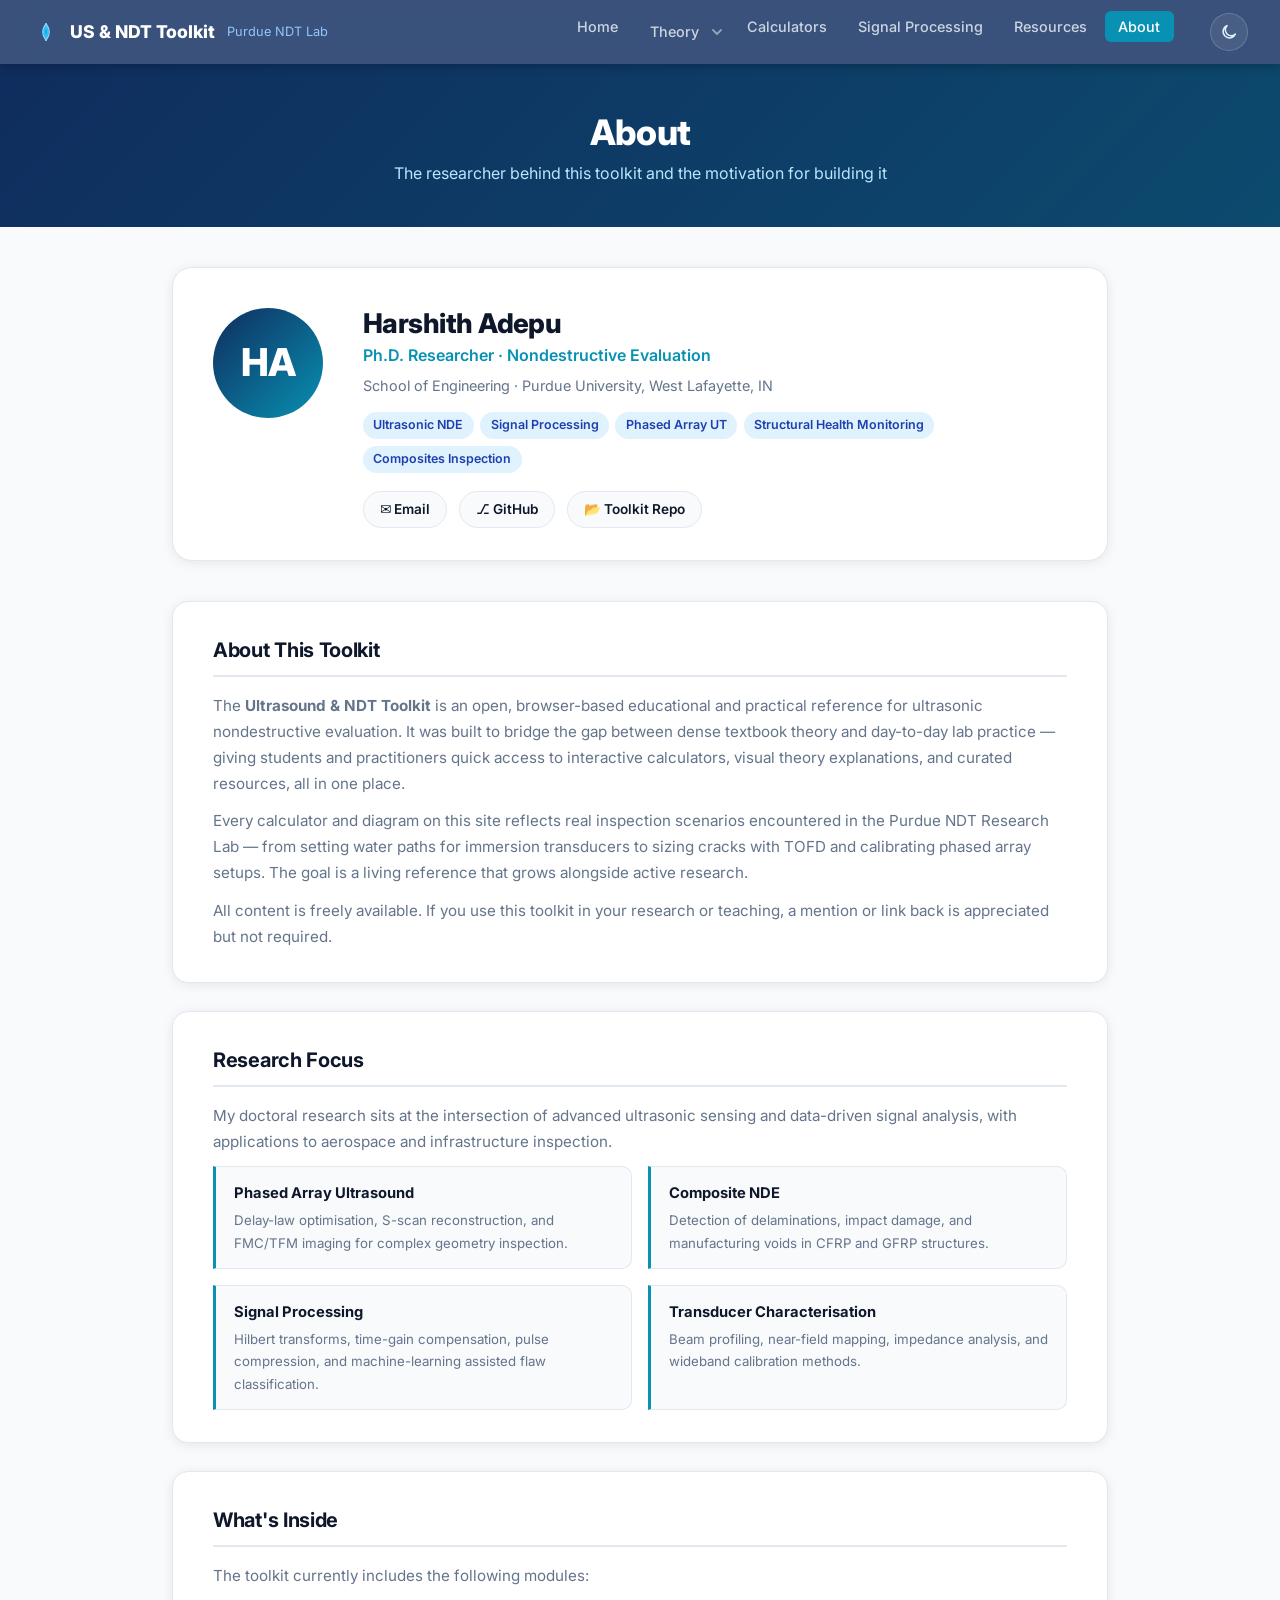
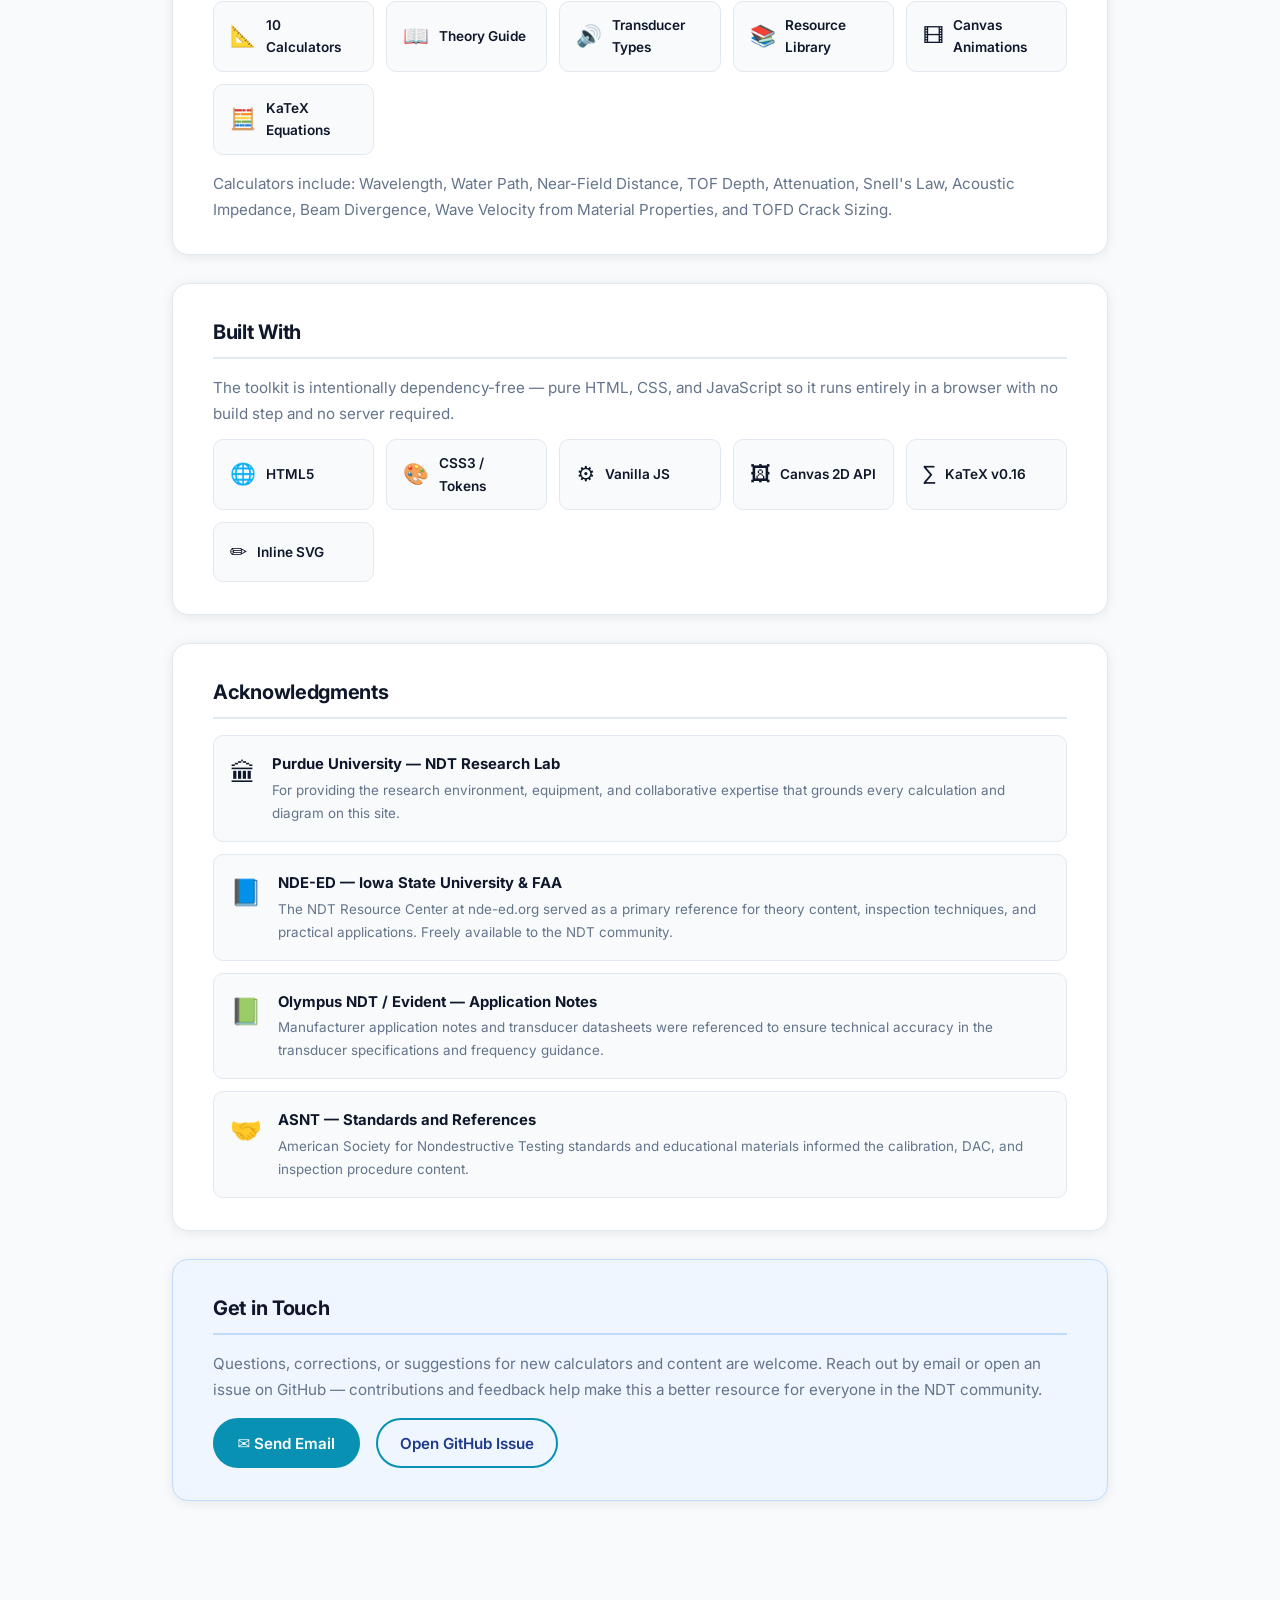
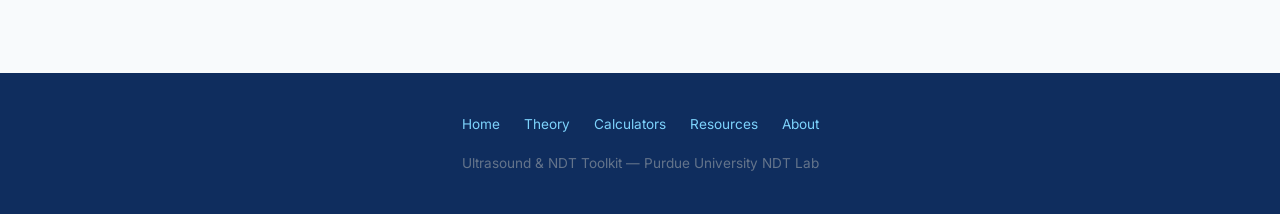
==== commit 50148e31: "Apply Apple-derived design refinements: pill buttons, frosted-glass nav, easing - Add --ease (cubic-" ====
--- a/about.html
+++ b/about.html
@@ -79,14 +79,14 @@
       align-items: center;
       gap: .4rem;
       padding: .4rem 1rem;
-      border-radius: 8px;
+      border-radius: 999px;
       font-size: .85rem;
       font-weight: 600;
       text-decoration: none !important;
       border: 1.5px solid var(--border);
       background: var(--bg);
       color: var(--text);
-      transition: all .15s;
+      transition: all .15s var(--ease);
     }
     .profile-link:hover { background: var(--accent-light); border-color: var(--brand-cyan); color: var(--brand-blue); }
 
--- a/assets/css/style.css
+++ b/assets/css/style.css
@@ -24,6 +24,16 @@
   --font:         'Inter', system-ui, -apple-system, sans-serif;
   --font-mono:    'JetBrains Mono', 'Fira Code', 'Courier New', monospace;
 
+  /* Apple-style motion: a symmetric ease-in/ease-out, not the browser
+     default `ease`. Used for hover/theme transitions site-wide. */
+  --ease: cubic-bezier(.4, 0, .6, 1);
+
+  /* RGB triplets (no #) so translucent/frosted-glass surfaces can use
+     rgba(var(--x-rgb), alpha) — a plain hex custom property can't be
+     split into components for that. */
+  --bg-card-rgb:    255, 255, 255;
+  --brand-navy-rgb: 15, 45, 94;
+
   /* Surfaces that intentionally stay light in both themes — canvases, SVG
      diagrams, and KaTeX equations draw fixed-color content that assumes a
      paper-white backing, so their containers don't invert. */
@@ -49,13 +59,14 @@
      to a lighter blue on dark cards so it doesn't go dark-on-dark. */
   --heading-accent: var(--brand-navy);
 
-  --transition-theme: background-color .25s ease, border-color .25s ease, color .25s ease, box-shadow .25s ease;
+  --transition-theme: background-color .25s var(--ease), border-color .25s var(--ease), color .25s var(--ease), box-shadow .25s var(--ease);
 }
 
 :root[data-theme="dark"] {
   color-scheme: dark;
   --bg:           #0a1120;
   --bg-card:      #131d31;
+  --bg-card-rgb:  19, 29, 49;
   --text:         #e7edf6;
   --text-muted:   #94a3b8;
   --text-soft:    #b6c2d4;
@@ -116,8 +127,8 @@
 ul { list-style: none; }
 
 /* --- Typography --- */
-h1 { font-size: clamp(1.9rem, 4vw, 2.8rem); font-weight: 800; line-height: 1.15; }
-h2 { font-size: clamp(1.3rem, 2.5vw, 1.75rem); font-weight: 700; }
+h1 { font-size: clamp(1.9rem, 4vw, 2.8rem); font-weight: 800; line-height: 1.15; letter-spacing: -.02em; }
+h2 { font-size: clamp(1.3rem, 2.5vw, 1.75rem); font-weight: 700; letter-spacing: -.015em; }
 h3 { font-size: 1.1rem; font-weight: 600; }
 p  { color: var(--text-muted); }
 
@@ -129,13 +140,27 @@
   top: 0;
   z-index: 100;
   height: var(--nav-h);
-  background: var(--brand-navy);
   display: flex;
   align-items: center;
   padding: 0 2rem;
   gap: 2rem;
   box-shadow: 0 2px 10px rgba(0,0,0,.25);
-  transition: box-shadow .2s ease;
+  transition: box-shadow .2s var(--ease);
+}
+/* Tinted frosted glass on a pseudo-element layer, not on `.nav` itself —
+   keeps the navy brand color but lets scrolled content show through,
+   softened and saturated, instead of a flat fill. `backdrop-filter`
+   directly on `.nav` would create a new containing block for its
+   `position: fixed` mega-menu dropdown (.theory-dropdown), breaking its
+   viewport-relative positioning; the pseudo-element avoids that. */
+.nav::before {
+  content: '';
+  position: absolute;
+  inset: 0;
+  z-index: -1;
+  background: rgba(var(--brand-navy-rgb), .82);
+  backdrop-filter: saturate(1.8) blur(20px);
+  -webkit-backdrop-filter: saturate(1.8) blur(20px);
 }
 .nav.scrolled { box-shadow: 0 4px 20px rgba(0,0,0,.35); }
 
@@ -271,7 +296,7 @@
   color: #e0f2fe;
   cursor: pointer;
   flex-shrink: 0;
-  transition: background .15s, border-color .15s, transform .15s;
+  transition: background .15s var(--ease), border-color .15s var(--ease), transform .15s var(--ease);
 }
 .theme-toggle:hover { background: rgba(255,255,255,.16); border-color: rgba(255,255,255,.3); }
 .theme-toggle:active { transform: scale(.92); }
@@ -344,11 +369,11 @@
   align-items: center;
   gap: .5rem;
   padding: .65rem 1.4rem;
-  border-radius: 8px;
+  border-radius: 999px;
   font-size: .95rem;
   font-weight: 600;
   cursor: pointer;
-  transition: all .18s;
+  transition: all .18s var(--ease);
   border: 2px solid transparent;
   text-decoration: none !important;
 }
@@ -458,7 +483,7 @@
   border-radius: var(--radius);
   padding: 1.25rem 1.5rem;
   cursor: pointer;
-  transition: background .15s;
+  transition: background .15s var(--ease);
   text-decoration: none !important;
   display: block;
 }
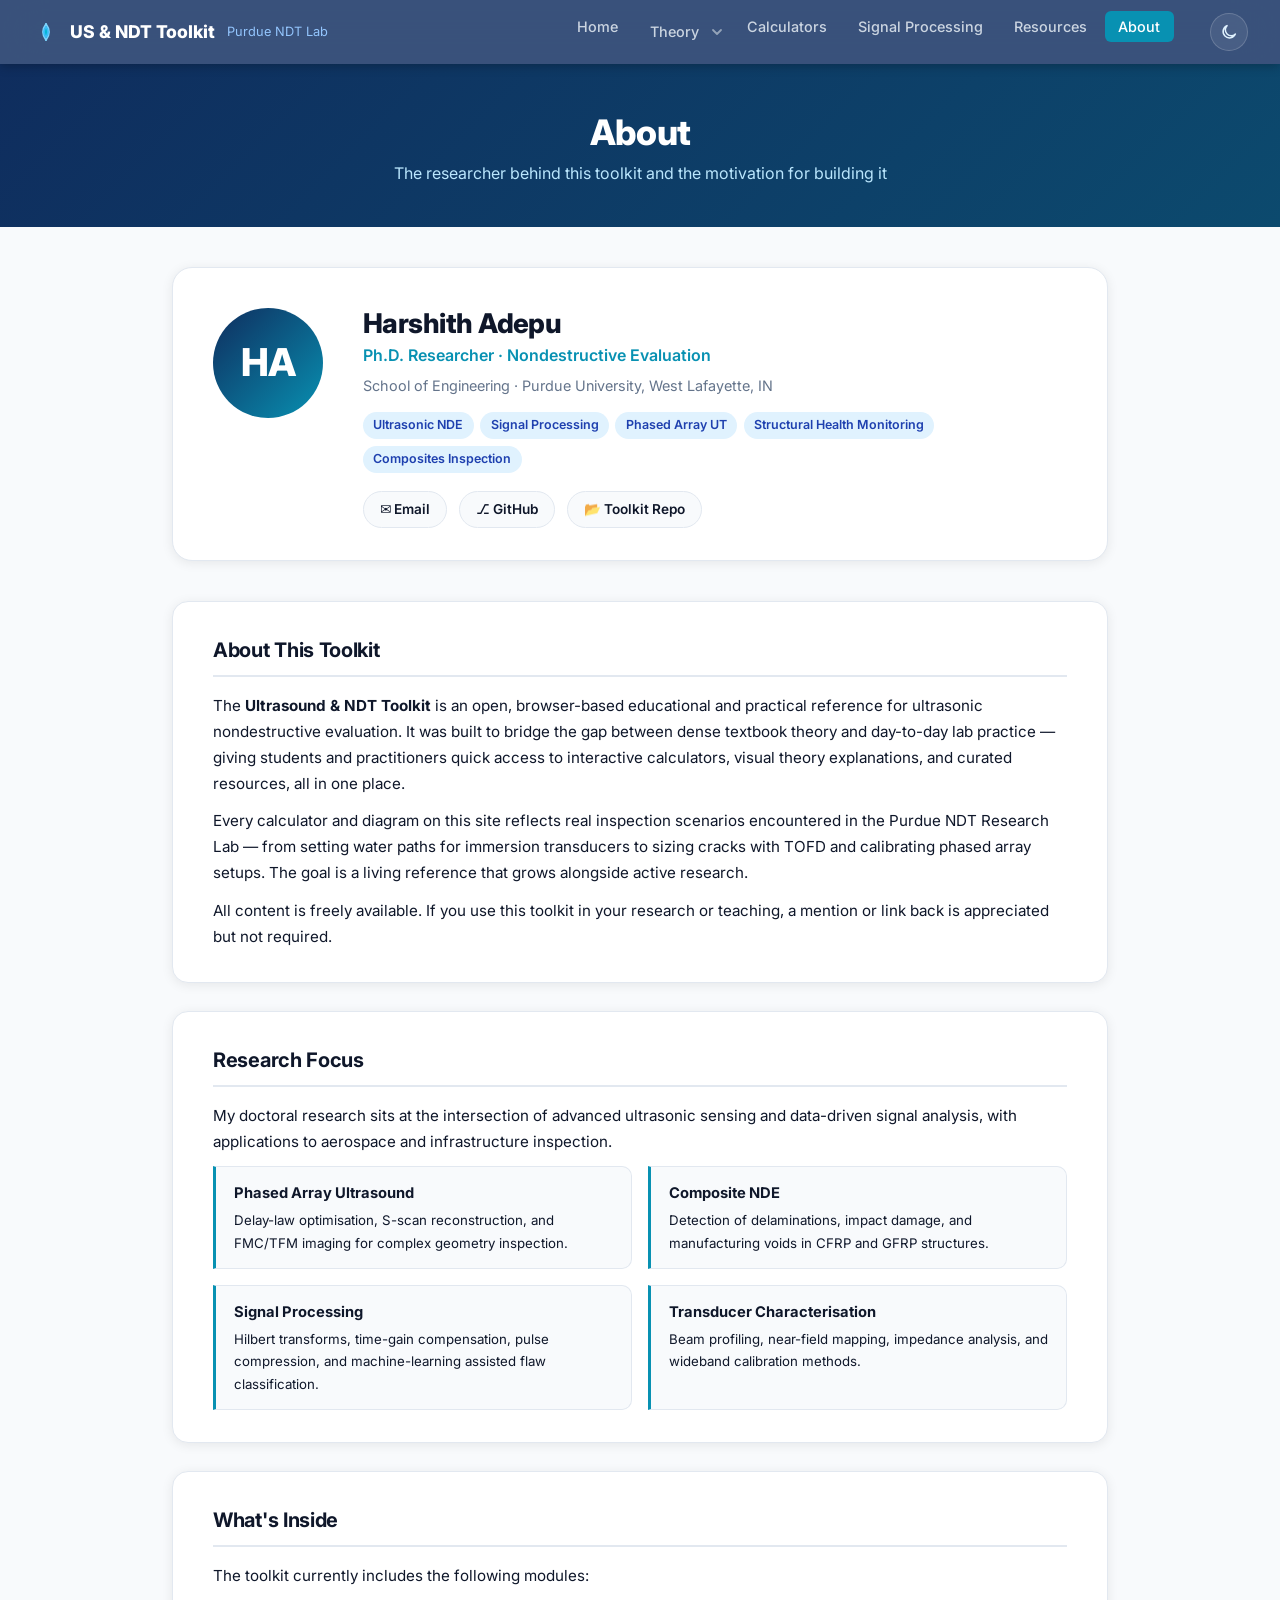
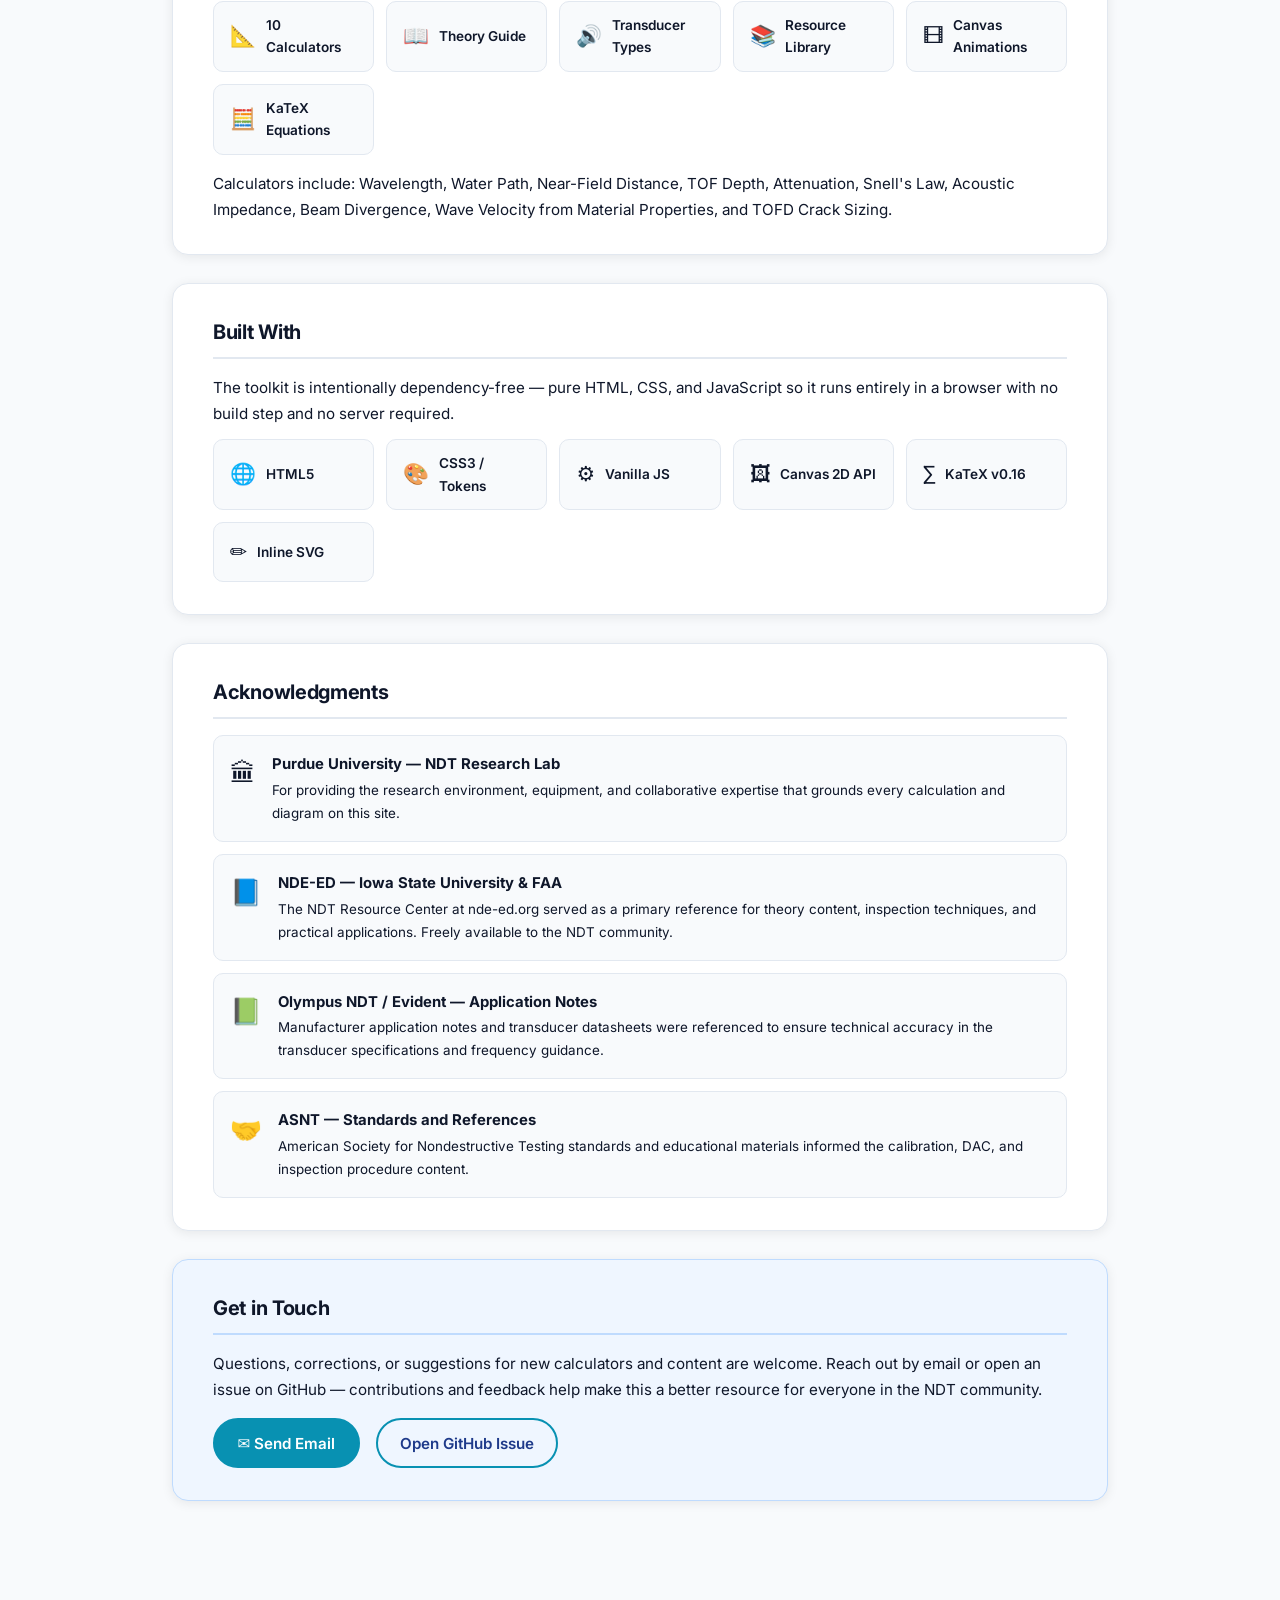
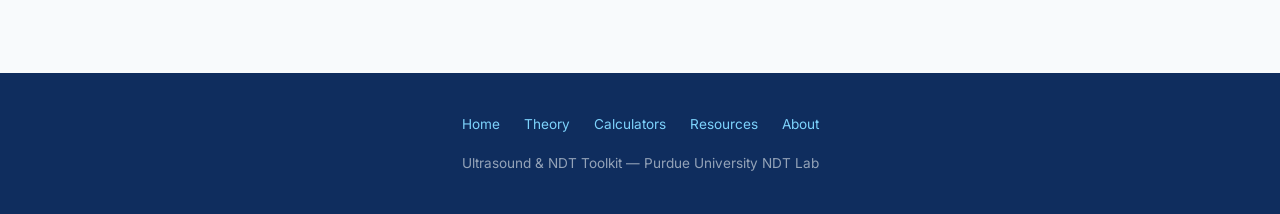
==== commit 78af9e87: "Fix washed-out body text: darken primary copy, adopt Apple system fonts A global `p { color: var(--t" ====
--- a/about.html
+++ b/about.html
@@ -107,7 +107,7 @@
       padding-bottom: .5rem;
       border-bottom: 2px solid var(--border);
     }
-    .about-section p { color: var(--text-muted); font-size: .95rem; margin-bottom: .75rem; line-height: 1.7; }
+    .about-section p { color: var(--text); font-size: .95rem; margin-bottom: .75rem; line-height: 1.7; }
     .about-section p:last-child { margin-bottom: 0; }
 
     /* Tech stack grid */
@@ -144,7 +144,7 @@
       padding: .85rem 1.1rem;
     }
     .research-item h4 { font-size: .92rem; font-weight: 700; color: var(--text); margin-bottom: .25rem; }
-    .research-item p { font-size: .83rem; color: var(--text-muted); margin: 0; }
+    .research-item p { font-size: .83rem; color: var(--text); margin: 0; }
 
     /* Acknowledgment card */
     .ack-item {
@@ -160,7 +160,7 @@
     .ack-item:last-child { margin-bottom: 0; }
     .ack-icon { font-size: 1.6rem; flex-shrink: 0; }
     .ack-item h4 { font-size: .93rem; font-weight: 700; color: var(--text); margin-bottom: .15rem; }
-    .ack-item p { font-size: .84rem; color: var(--text-muted); margin: 0; }
+    .ack-item p { font-size: .84rem; color: var(--text); margin: 0; }
 
     @media (max-width: 680px) {
       .profile-card { flex-direction: column; gap: 1.5rem; }
--- a/assets/css/style.css
+++ b/assets/css/style.css
@@ -21,7 +21,7 @@
   --shadow:       0 2px 12px rgba(0,0,0,.08);
   --shadow-hover: 0 8px 28px rgba(14,65,163,.15);
   --nav-h:        64px;
-  --font:         'Inter', system-ui, -apple-system, sans-serif;
+  --font:         -apple-system, BlinkMacSystemFont, 'SF Pro Display', 'SF Pro Text', 'Inter', system-ui, sans-serif;
   --font-mono:    'JetBrains Mono', 'Fira Code', 'Courier New', monospace;
 
   /* Apple-style motion: a symmetric ease-in/ease-out, not the browser
@@ -130,7 +130,7 @@
 h1 { font-size: clamp(1.9rem, 4vw, 2.8rem); font-weight: 800; line-height: 1.15; letter-spacing: -.02em; }
 h2 { font-size: clamp(1.3rem, 2.5vw, 1.75rem); font-weight: 700; letter-spacing: -.015em; }
 h3 { font-size: 1.1rem; font-weight: 600; }
-p  { color: var(--text-muted); }
+p  { color: var(--text); }
 
 /* ============================================================
    NAVBAR
@@ -226,10 +226,10 @@
      dropdown really renders. Falls back to 50% before JS runs, while
      it's still invisible/inert. */
   left: var(--dd-left, 50%);
-  width: min(940px, calc(100vw - 2rem));
+  width: min(1080px, calc(100vw - 2rem));
   padding: 1rem;
   display: grid;
-  grid-template-columns: repeat(4, minmax(0, 1fr));
+  grid-template-columns: repeat(5, minmax(0, 1fr));
   gap: .7rem;
   background: var(--bg-card);
   border: 1px solid var(--border);
@@ -590,7 +590,7 @@
 .theory-section { margin-bottom: 3rem; }
 .theory-section h2 { border-bottom: 2px solid var(--border); padding-bottom: .5rem; margin-bottom: 1rem; }
 .theory-section h3 { margin: 1.25rem 0 .5rem; color: var(--heading-accent); }
-.theory-section p, .theory-section li { color: var(--text-muted); font-size: .95rem; }
+.theory-section p, .theory-section li { color: var(--text); font-size: .95rem; }
 .theory-section ul { margin-left: 1.25rem; list-style: disc; }
 .theory-section ul li { margin-bottom: .3rem; }
 .eq-box {
@@ -614,7 +614,7 @@
   padding: .9rem 1.25rem;
   margin: 1rem 0;
   font-size: .9rem;
-  color: var(--text-muted);
+  color: var(--text);
   transition: var(--transition-theme);
 }
 .callout strong { color: var(--pastel-blue-text); }
@@ -654,6 +654,7 @@
   text-align: center;
   font-size: .85rem;
 }
+.footer p { color: #94a3b8; }
 .footer a { color: #7dd3fc; }
 .footer .footer-links {
   display: flex;
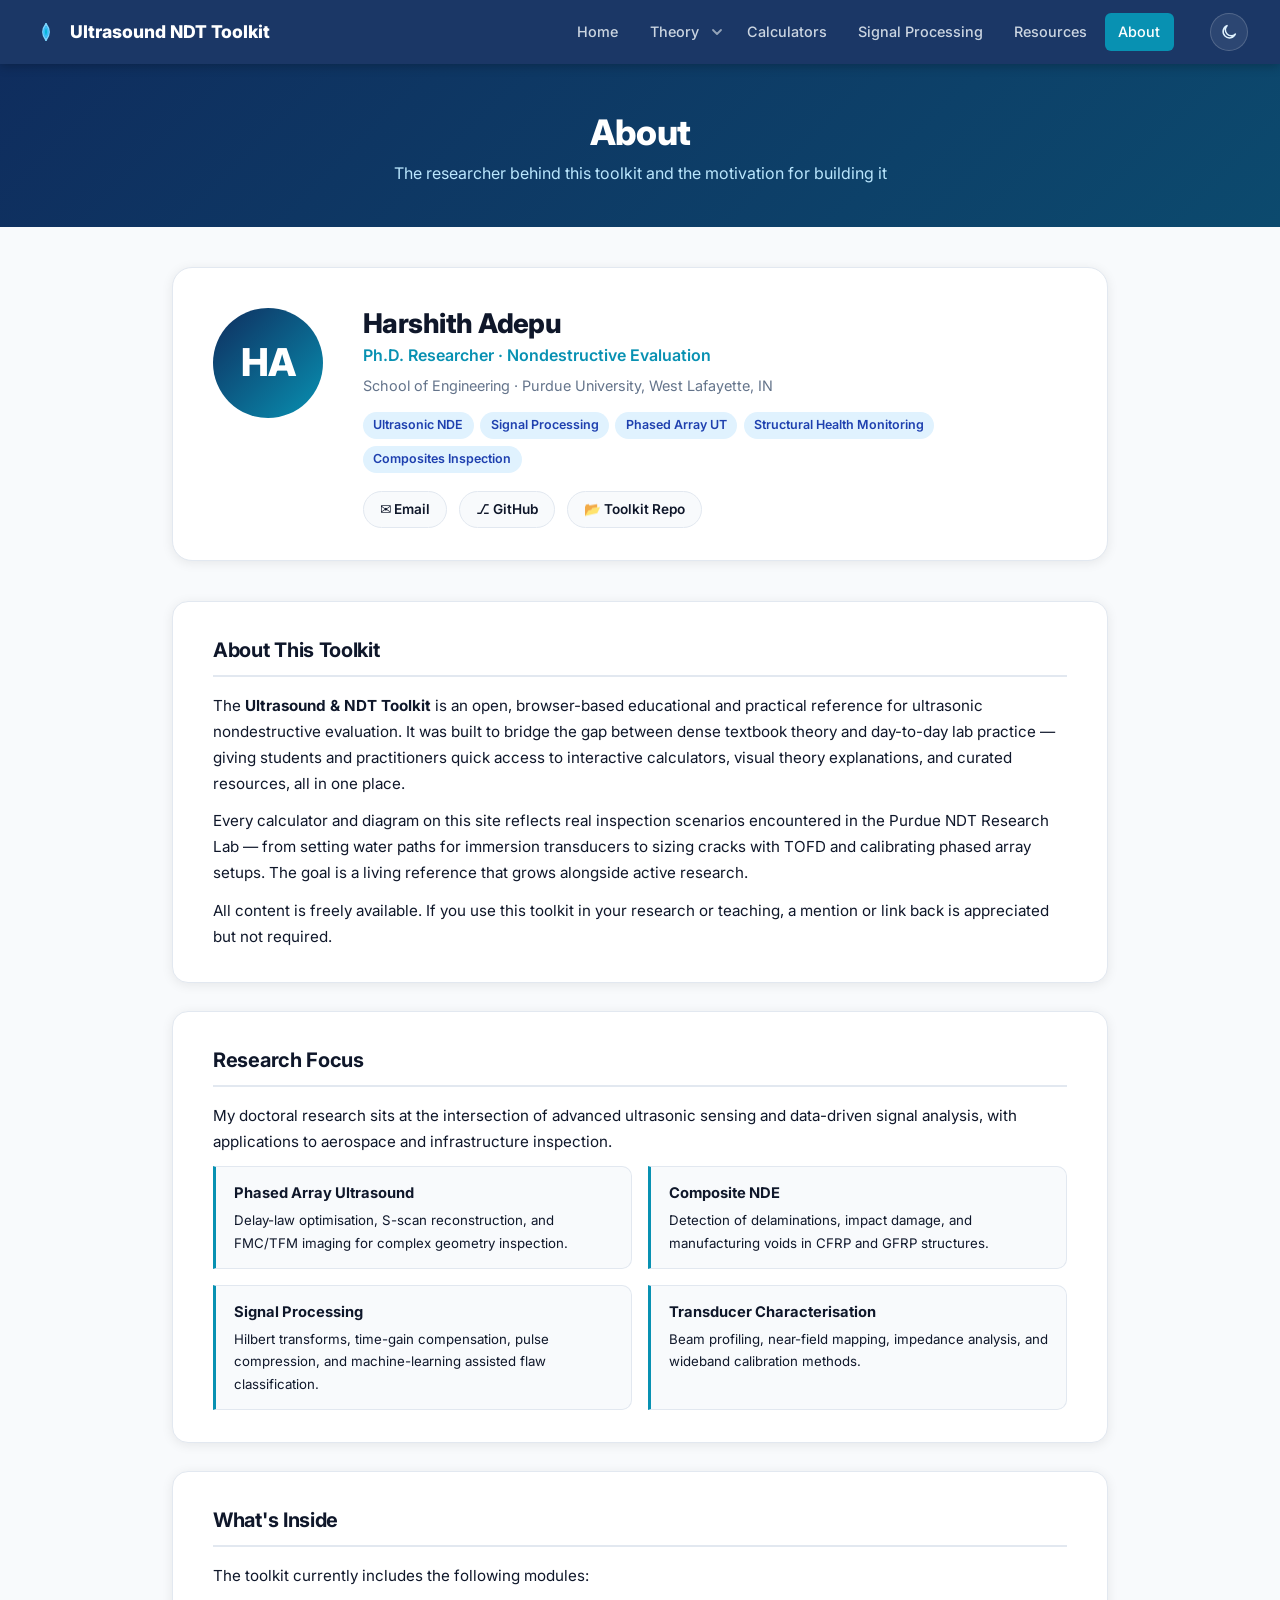
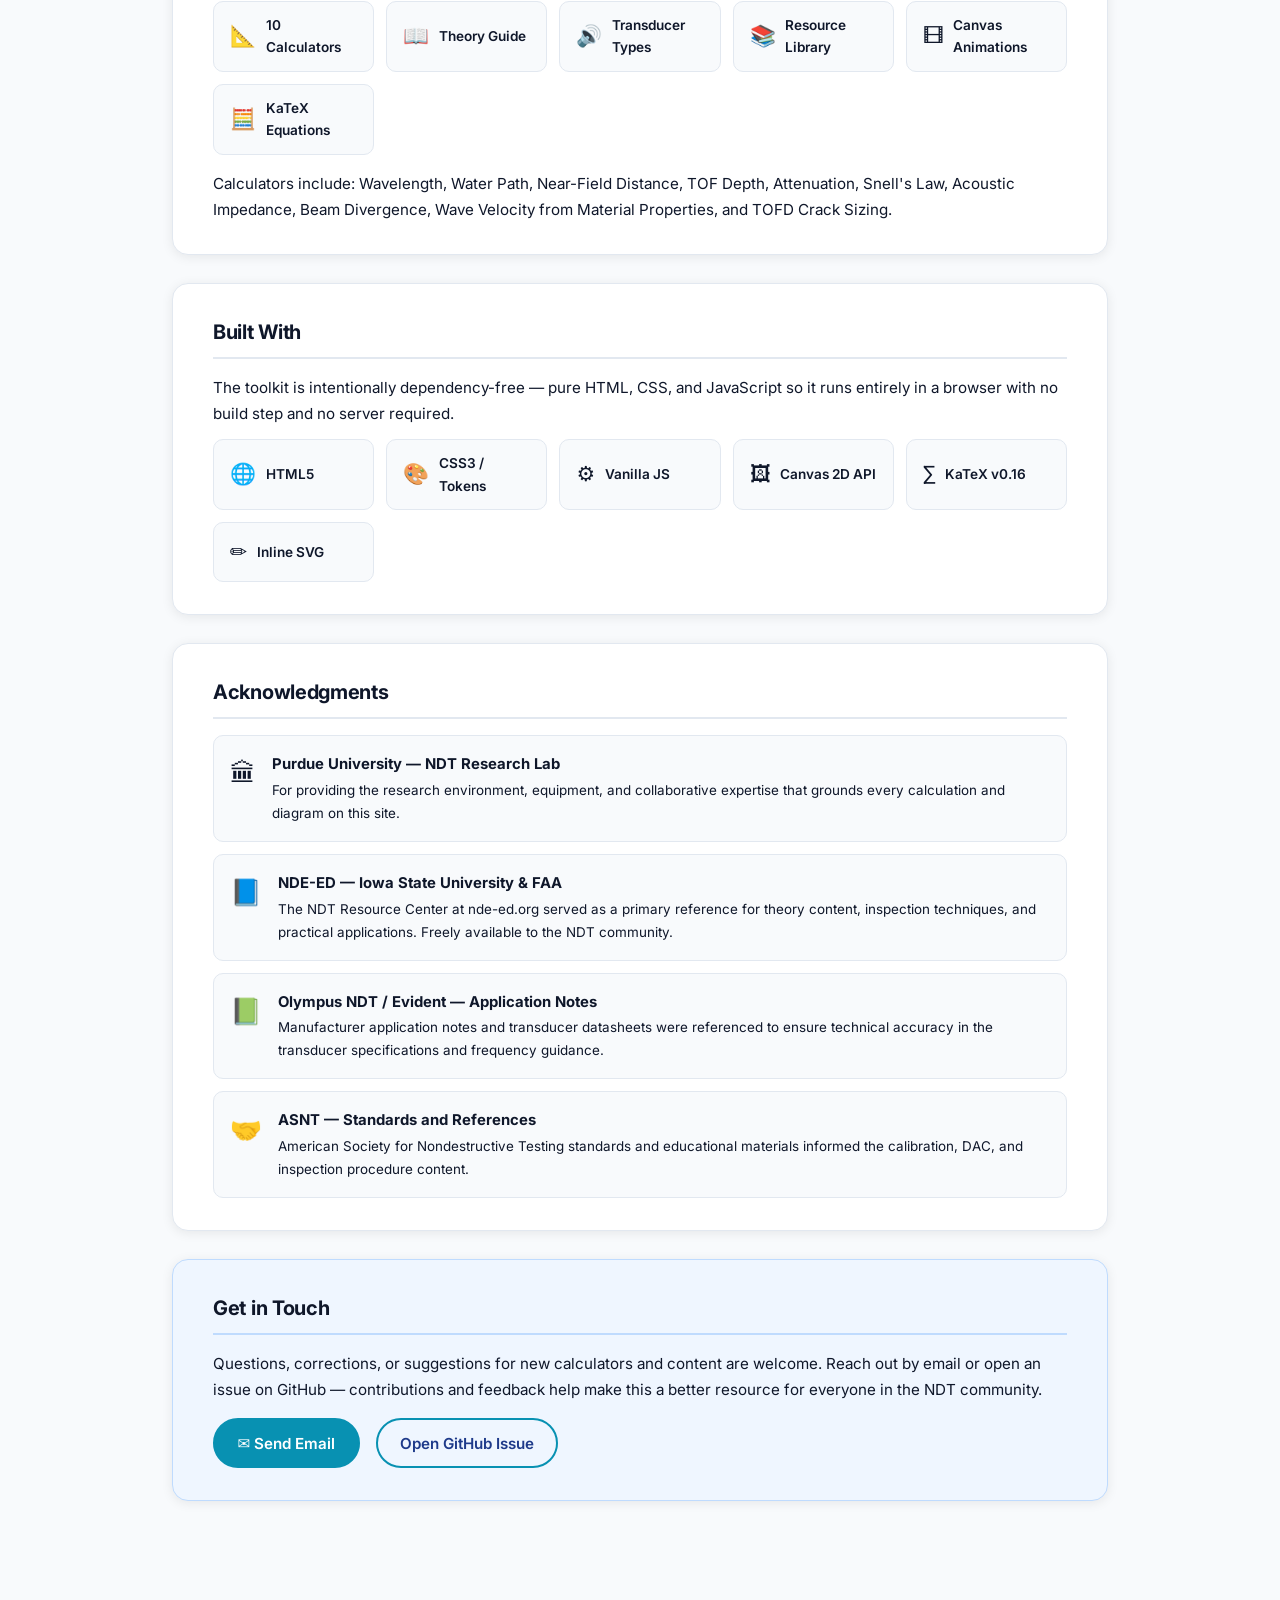
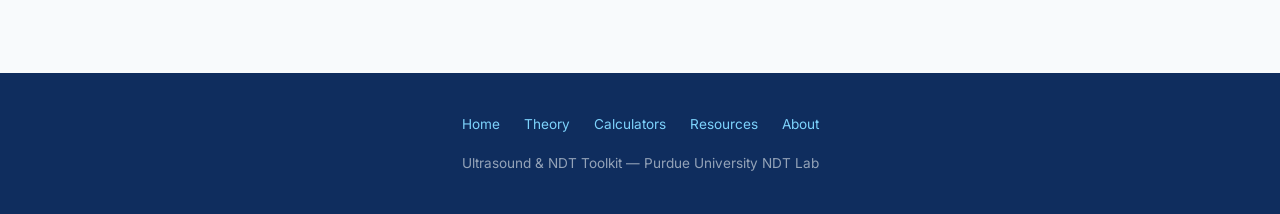
==== commit 79dafad5: "Simplify nav brand text, fix Theory tab alignment, richer nav color - Brand text (top-left, all 7 pa" ====
--- a/about.html
+++ b/about.html
@@ -180,8 +180,7 @@
       <path d="M14 6 Q8 14 14 22" stroke="#7dd3fc" stroke-width="1.8" fill="none" stroke-linecap="round"/>
       <path d="M14 9 Q10 14 14 19" stroke="#38bdf8" stroke-width="1.8" fill="none" stroke-linecap="round"/>
     </svg>
-    US &amp; NDT Toolkit
-    <span class="sub">Purdue NDT Lab</span>
+    Ultrasound NDT Toolkit
   </a>
   <ul class="nav-links">
     <li><a href="index.html">Home</a></li>
--- a/assets/css/style.css
+++ b/assets/css/style.css
@@ -158,7 +158,7 @@
   position: absolute;
   inset: 0;
   z-index: -1;
-  background: rgba(var(--brand-navy-rgb), .82);
+  background: rgba(var(--brand-navy-rgb), .95);
   backdrop-filter: saturate(1.8) blur(20px);
   -webkit-backdrop-filter: saturate(1.8) blur(20px);
 }
@@ -174,13 +174,19 @@
   white-space: nowrap;
 }
 .nav-brand svg { width: 28px; height: 28px; flex-shrink: 0; }
-.nav-brand span.sub { font-weight: 400; font-size: .8rem; color: #93c5fd; margin-left: .2rem; }
 
 .nav-links {
   display: flex;
+  align-items: center;
   gap: .25rem;
   margin-left: auto;
 }
+/* Every item is its own flex row so the link text centers consistently
+   whether the <li> holds a plain <a> or (Theory) an <a> plus a chevron
+   button — without this, the chevron's fixed height inflates only the
+   Theory <li>'s line box, leaving its link text sitting visibly lower
+   than its siblings. */
+.nav-links li { display: flex; align-items: center; }
 .nav-links a {
   color: #cbd5e1;
   padding: .45rem .85rem;
@@ -709,7 +715,6 @@
    ============================================================ */
 @media (max-width: 768px) {
   .nav { padding: 0 1rem; gap: .5rem; }
-  .nav-brand .sub { display: none; }
   .theme-toggle { width: 34px; height: 34px; margin-left: 0; }
   .theme-toggle svg { width: 16px; height: 16px; }
   .nav-links { display: none; }
